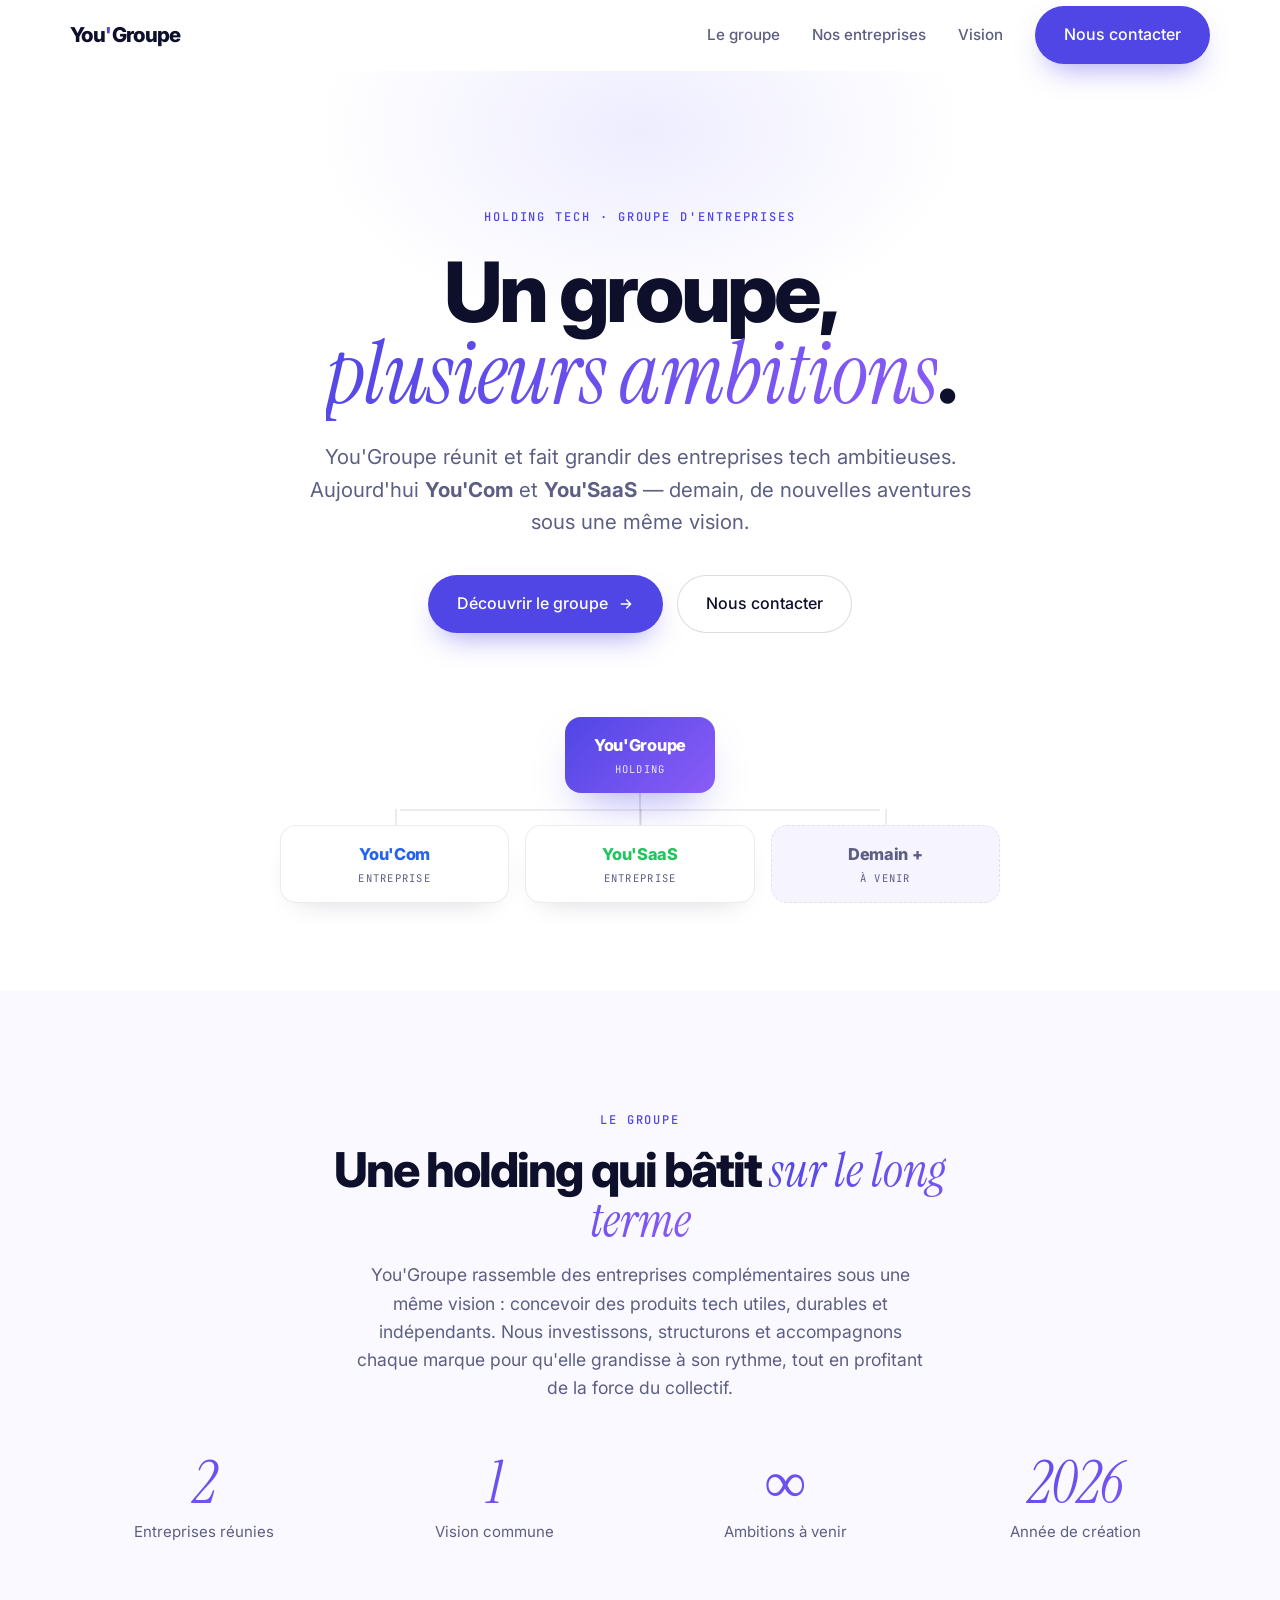
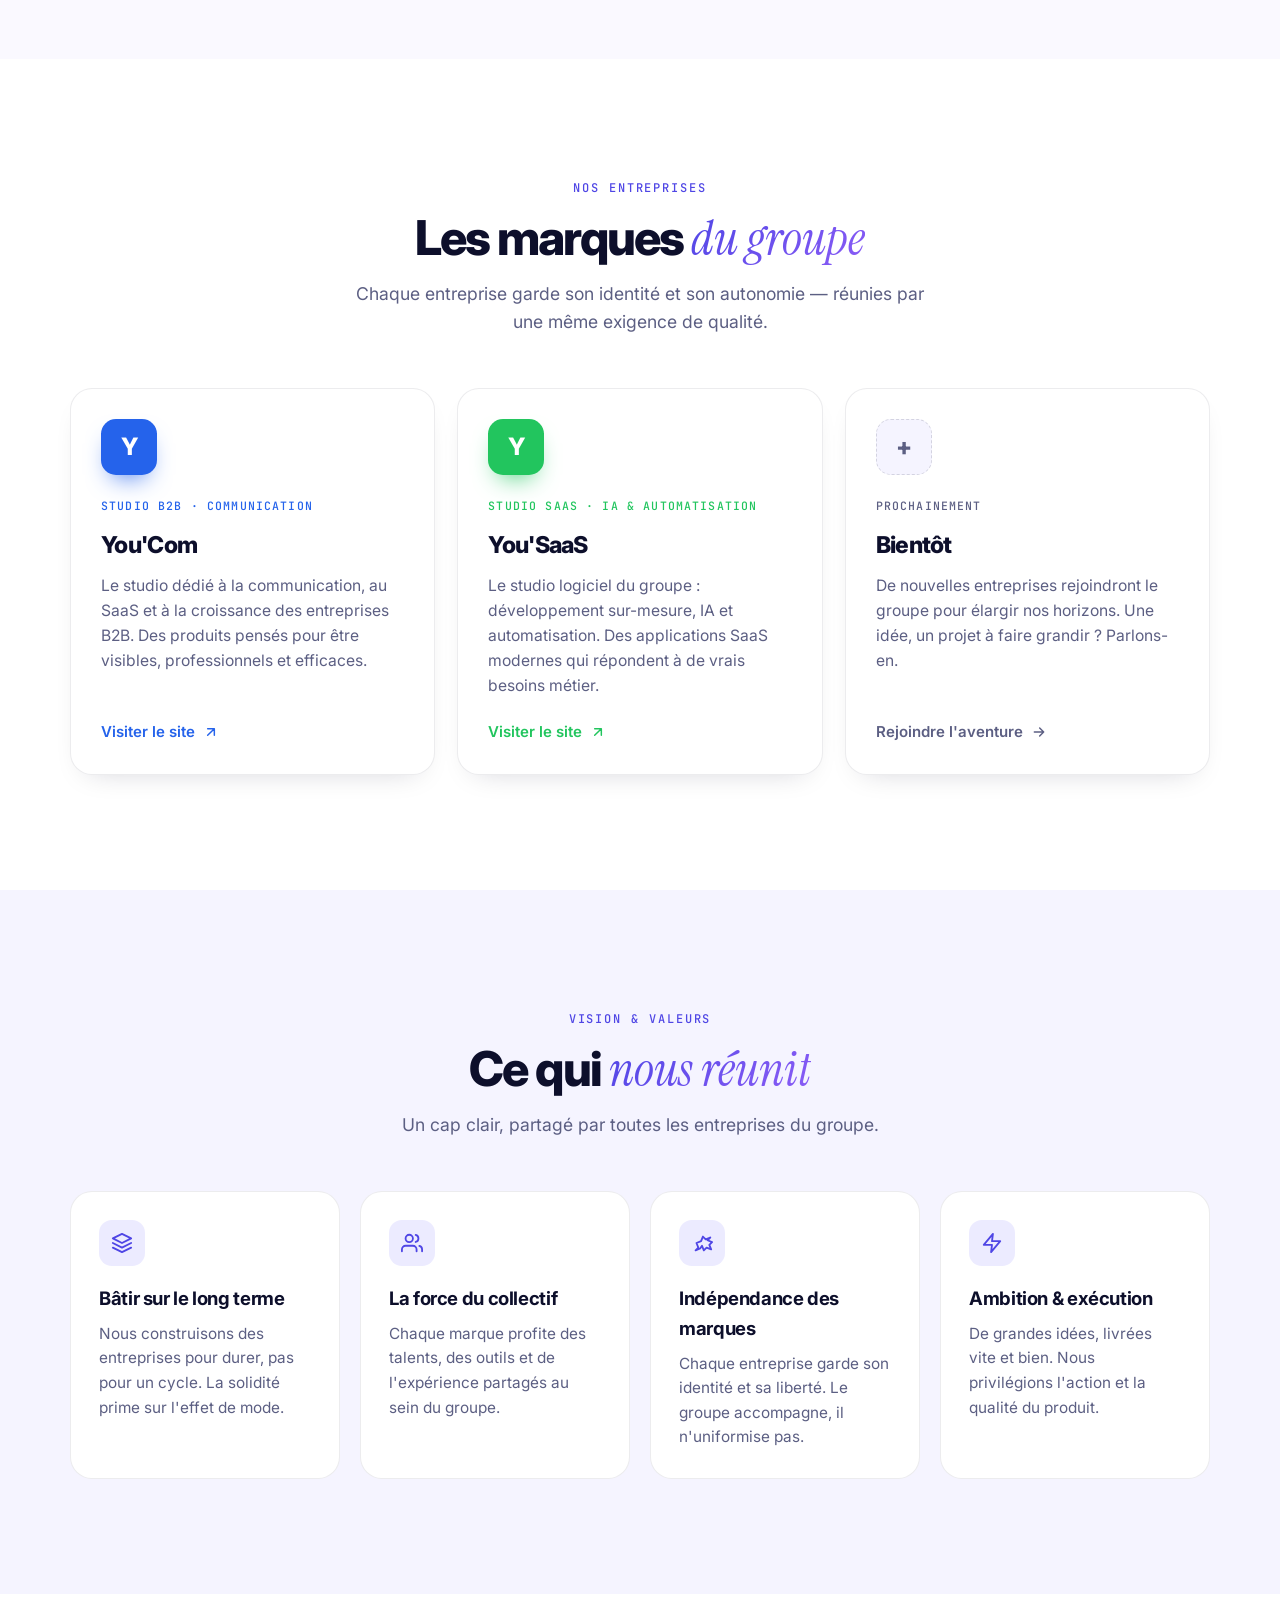
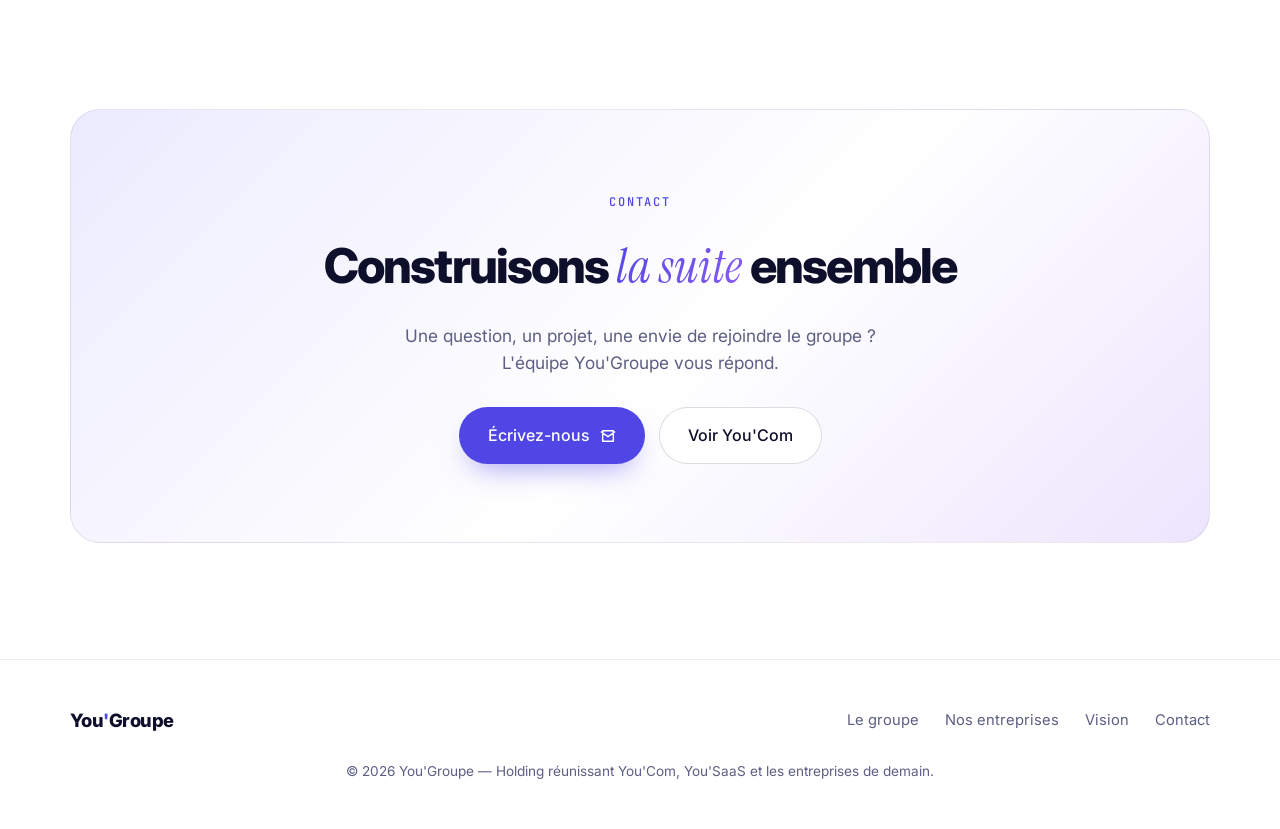
==== index.html @ 9f4a1e98 "Align You'Groupe with the You'Com / You'SaaS design system Adopt the shared brand DA: light theme, I" ====
<!doctype html>
<html lang="fr">
<head>
  <meta charset="utf-8" />
  <meta name="viewport" content="width=device-width, initial-scale=1" />
  <title>You'Groupe — Holding tech • You'Com, You'SaaS &amp; les entreprises de demain</title>
  <meta name="description" content="You'Groupe est la holding qui réunit et fait grandir des entreprises tech ambitieuses : aujourd'hui You'Com et You'SaaS, demain de nouvelles aventures." />
  <meta name="theme-color" content="#4f46e5" />

  <meta property="og:title" content="You'Groupe" />
  <meta property="og:description" content="Un groupe, plusieurs ambitions. La holding derrière You'Com et You'SaaS." />
  <meta property="og:type" content="website" />
  <meta property="og:url" content="https://yougroupe.com" />

  <link rel="preconnect" href="https://fonts.googleapis.com" />
  <link rel="preconnect" href="https://fonts.gstatic.com" crossorigin />
  <link href="https://fonts.googleapis.com/css2?family=Inter:wght@300;400;500;600;700;800;900&family=Instrument+Serif:ital@0;1&family=JetBrains+Mono:wght@500&display=swap" rel="stylesheet" />

  <style>
    :root {
      --bg: #ffffff;
      --paper: #faf9ff;
      --soft: #f5f4ff;
      --tint: #ecebff;
      --ice: #e0e7ff;

      --brand: #4f46e5;   /* indigo-600 — signature You'Groupe */
      --brand-2: #6366f1;
      --sky: #8b5cf6;     /* violet accent */

      /* couleurs des marques du groupe */
      --youcom: #2563eb;
      --yousaas: #22c55e;

      --ink: #0d0f2b;
      --ink-2: #22254f;
      --muted: #5c5f83;

      --line: rgba(13, 15, 43, 0.08);
      --line-strong: rgba(13, 15, 43, 0.14);
      --radius: 22px;
      --ease: cubic-bezier(.2, .7, .2, 1);
      --shadow: 0 24px 60px -28px rgba(13, 15, 43, 0.28);
      --shadow-sm: 0 12px 30px -18px rgba(13, 15, 43, 0.22);
    }

    * { box-sizing: border-box; }
    html { scroll-behavior: smooth; -webkit-text-size-adjust: 100%; }
    body {
      margin: 0;
      font-family: "Inter", system-ui, -apple-system, "Segoe UI", Roboto, sans-serif;
      color: var(--ink);
      background: var(--bg);
      line-height: 1.6;
      overflow-x: hidden;
      -webkit-font-smoothing: antialiased;
    }
    a { color: inherit; text-decoration: none; }
    ::selection { background: var(--brand); color: #fff; }

    .wrap { width: min(1140px, 100% - 40px); margin-inline: auto; }

    /* serif italic accent — signature de la DA You' */
    .serif {
      font-family: "Instrument Serif", Georgia, serif;
      font-style: italic;
      font-weight: 400;
      background: linear-gradient(135deg, var(--brand), var(--sky));
      -webkit-background-clip: text; background-clip: text; color: transparent;
      letter-spacing: 0;
    }
    .eyebrow {
      font-family: "JetBrains Mono", ui-monospace, monospace;
      font-weight: 500; font-size: 0.75rem; letter-spacing: 0.16em; text-transform: uppercase;
      color: var(--brand);
    }
    .apos { color: var(--brand); }

    /* Buttons */
    .btn {
      display: inline-flex; align-items: center; gap: 10px;
      padding: 15px 28px; border-radius: 999px; font-size: 1rem; font-weight: 500;
      border: 1px solid transparent; cursor: pointer; transition: transform .3s var(--ease), box-shadow .3s var(--ease), background .2s, border-color .2s; white-space: nowrap;
    }
    .btn-primary { color: #fff; background: var(--brand); box-shadow: 0 14px 30px -12px rgba(79, 70, 229, .55); }
    .btn-primary:hover { transform: translateY(-2px); background: var(--brand-2); box-shadow: 0 20px 38px -12px rgba(79, 70, 229, .6); }
    .btn-ghost { background: var(--bg); border-color: var(--line-strong); color: var(--ink); }
    .btn-ghost:hover { transform: translateY(-2px); border-color: var(--brand); color: var(--brand); }

    /* Header */
    header {
      position: sticky; top: 0; z-index: 50; backdrop-filter: blur(14px);
      background: color-mix(in srgb, var(--bg) 82%, transparent);
      border-bottom: 1px solid transparent; transition: border-color .3s;
    }
    header.scrolled { border-bottom-color: var(--line); }
    .nav { display: flex; align-items: center; justify-content: space-between; height: 70px; }
    .brand { font-weight: 800; font-size: 1.28rem; letter-spacing: -.03em; display: inline-flex; align-items: center; }
    .nav-links { display: flex; align-items: center; gap: 32px; }
    .nav-links a.link { color: var(--muted); font-size: 0.95rem; font-weight: 500; transition: color .2s; }
    .nav-links a.link:hover { color: var(--ink); }
    .menu-btn { display: none; background: none; border: 0; color: var(--ink); cursor: pointer; padding: 8px; }

    /* Hero */
    .hero { position: relative; padding: clamp(64px, 12vw, 132px) 0 clamp(48px, 8vw, 88px); text-align: center; }
    .halo { position: absolute; inset: 0; z-index: -1; overflow: hidden; pointer-events: none; }
    .halo::before {
      content: ""; position: absolute; width: 900px; height: 560px; left: 50%; top: -220px; transform: translateX(-50%);
      background: radial-gradient(closest-side, var(--tint), transparent 72%);
      opacity: .9;
    }
    .hero h1 {
      font-weight: 800; letter-spacing: -.045em; line-height: .98;
      font-size: clamp(2.6rem, 7.4vw, 5.2rem); margin: 22px auto 0; max-width: 15ch; color: var(--ink);
    }
    .hero h1 .serif { font-size: 1.04em; letter-spacing: -.01em; }
    .hero p.lede { max-width: 54ch; margin: 24px auto 0; color: var(--muted); font-size: clamp(1.05rem, 2.3vw, 1.28rem); }
    .cta-row { display: flex; gap: 14px; justify-content: center; flex-wrap: wrap; margin-top: 36px; }

    /* Org diagram */
    .org { margin: clamp(52px, 8vw, 84px) auto 0; max-width: 720px; }
    .org-top { display: flex; justify-content: center; }
    .node {
      border: 1px solid var(--line); border-radius: 16px; padding: 15px 22px; background: var(--bg);
      display: inline-flex; flex-direction: column; align-items: center; gap: 3px; box-shadow: var(--shadow-sm); min-width: 150px;
    }
    .node .n-name { font-weight: 800; font-size: 1.02rem; letter-spacing: -.02em; }
    .node .n-role { font-family: "JetBrains Mono", monospace; font-size: 0.66rem; color: var(--muted); text-transform: uppercase; letter-spacing: .12em; }
    .node.root { background: linear-gradient(135deg, var(--brand), var(--sky)); border: 0; color: #fff; box-shadow: 0 20px 44px -18px rgba(79,70,229,.55); }
    .node.root .n-role { color: rgba(255,255,255,.85); }
    .connector { width: 2px; height: 32px; margin: 0 auto; background: linear-gradient(var(--line-strong), var(--line)); }
    .org-children { display: grid; grid-template-columns: repeat(3, 1fr); gap: 16px; position: relative; }
    .org-children::before { content: ""; position: absolute; top: -16px; left: 16.66%; right: 16.66%; height: 2px; background: var(--line); }
    .child { position: relative; }
    .child::before { content: ""; position: absolute; top: -16px; left: 50%; width: 2px; height: 16px; background: var(--line); }
    .child .node { display: flex; width: 100%; }
    .child.c-youcom .n-name { color: var(--youcom); }
    .child.c-yousaas .n-name { color: var(--yousaas); }
    .child.future .node { border-style: dashed; background: var(--soft); box-shadow: none; }
    .child.future .n-name { color: var(--muted); }

    /* Sections */
    section.block { padding: clamp(60px, 9vw, 116px) 0; }
    .section-head { max-width: 660px; margin: 0 auto 52px; text-align: center; }
    .section-head h2 {
      font-weight: 800; letter-spacing: -.04em; line-height: 1.02;
      font-size: clamp(1.9rem, 4.6vw, 3rem); margin: 14px 0 0; color: var(--ink);
    }
    .section-head p { color: var(--muted); margin: 16px auto 0; font-size: 1.1rem; max-width: 52ch; }

    /* Stats */
    .stats { display: grid; grid-template-columns: repeat(auto-fit, minmax(150px, 1fr)); gap: 22px; text-align: center; }
    .stat b {
      font-family: "Instrument Serif", serif; font-style: italic; font-weight: 400;
      font-size: clamp(2.6rem, 6vw, 3.6rem); display: block; line-height: 1;
      background: linear-gradient(135deg, var(--brand), var(--sky));
      -webkit-background-clip: text; background-clip: text; color: transparent;
    }
    .stat span { color: var(--muted); font-size: 0.94rem; margin-top: 8px; display: block; }

    /* Companies */
    .companies { display: grid; grid-template-columns: repeat(auto-fit, minmax(290px, 1fr)); gap: 22px; }
    .company {
      --c: var(--brand);
      display: flex; flex-direction: column; padding: 30px; border-radius: var(--radius);
      border: 1px solid var(--line); background: var(--bg); box-shadow: var(--shadow-sm);
      transition: transform .3s var(--ease), border-color .3s, box-shadow .3s;
    }
    .company:hover { transform: translateY(-5px); border-color: color-mix(in srgb, var(--c) 45%, var(--line)); box-shadow: var(--shadow); }
    .company .badge {
      width: 56px; height: 56px; border-radius: 15px; display: grid; place-items: center; margin-bottom: 22px;
      font-weight: 800; font-size: 1.5rem; color: #fff; letter-spacing: -.03em;
      background: var(--c); box-shadow: 0 12px 26px -12px var(--c);
    }
    .company.c-youcom { --c: var(--youcom); }
    .company.c-yousaas { --c: var(--yousaas); }
    .company.soon .badge { background: var(--soft); color: var(--muted); border: 1px dashed var(--line-strong); box-shadow: none; }
    .company .tag { font-family: "JetBrains Mono", monospace; font-size: 0.72rem; font-weight: 500; color: var(--c); text-transform: uppercase; letter-spacing: .1em; margin-bottom: 12px; }
    .company.soon .tag { color: var(--muted); }
    .company h3 { margin: 0 0 8px; font-size: 1.45rem; font-weight: 800; letter-spacing: -.03em; }
    .company p { margin: 0 0 22px; color: var(--muted); font-size: 0.98rem; flex: 1; }
    .company .go { display: inline-flex; align-items: center; gap: 8px; font-weight: 600; font-size: 0.94rem; color: var(--c); }
    .company .go svg { transition: transform .2s var(--ease); }
    .company:hover .go svg { transform: translateX(4px); }
    .company.soon .go { color: var(--muted); }

    /* Values */
    .values { display: grid; grid-template-columns: repeat(auto-fit, minmax(240px, 1fr)); gap: 20px; }
    .value { padding: 28px; border-radius: var(--radius); border: 1px solid var(--line); background: var(--bg); transition: transform .3s var(--ease), box-shadow .3s; }
    .value:hover { transform: translateY(-4px); box-shadow: var(--shadow-sm); }
    .value .ico { width: 46px; height: 46px; border-radius: 13px; display: grid; place-items: center; margin-bottom: 18px; background: var(--tint); color: var(--brand); }
    .value .ico svg { width: 22px; height: 22px; stroke: currentColor; }
    .value h3 { margin: 0 0 8px; font-size: 1.16rem; font-weight: 700; letter-spacing: -.02em; }
    .value p { margin: 0; color: var(--muted); font-size: 0.96rem; }

    /* CTA band */
    .cta-band {
      position: relative; overflow: hidden; border-radius: 30px; padding: clamp(46px, 7vw, 78px) 28px; text-align: center;
      background: linear-gradient(135deg, var(--tint), #fff 55%, color-mix(in srgb, var(--sky) 16%, #fff));
      border: 1px solid var(--line);
    }
    .cta-band h2 { font-weight: 800; letter-spacing: -.04em; font-size: clamp(1.9rem, 4.6vw, 3rem); margin: 0 auto; max-width: 20ch; color: var(--ink); }
    .cta-band p { color: var(--muted); margin: 16px auto 0; max-width: 48ch; font-size: 1.08rem; }
    .cta-band .cta-row { margin-top: 30px; }

    /* Footer */
    footer { border-top: 1px solid var(--line); padding: 46px 0; }
    .foot { display: flex; align-items: center; justify-content: space-between; flex-wrap: wrap; gap: 18px; }
    .foot .brand { font-size: 1.15rem; }
    .foot-links { display: flex; gap: 26px; flex-wrap: wrap; }
    .foot-links a { color: var(--muted); font-size: 0.92rem; transition: color .2s; }
    .foot-links a:hover { color: var(--ink); }
    .foot .copy { color: var(--muted); font-size: 0.85rem; width: 100%; text-align: center; margin-top: 8px; }

    /* Reveal */
    .reveal { opacity: 0; transform: translateY(22px); transition: opacity .7s var(--ease), transform .7s var(--ease); }
    .reveal.in { opacity: 1; transform: none; }
    @media (prefers-reduced-motion: reduce) { .reveal { opacity: 1; transform: none; transition: none; } html { scroll-behavior: auto; } }

    /* Responsive */
    @media (max-width: 760px) {
      .nav-links { display: none; }
      .menu-btn { display: inline-flex; }
      .org-children { grid-template-columns: 1fr; gap: 24px; }
      .org-children::before, .child::before { display: none; }
      .nav-links.open {
        display: flex; position: absolute; top: 70px; left: 0; right: 0; flex-direction: column; align-items: stretch;
        gap: 6px; padding: 18px 20px 24px; background: var(--bg); border-bottom: 1px solid var(--line);
      }
      .nav-links.open a.link { padding: 10px 6px; }
      .nav-links.open .btn { justify-content: center; }
    }
  </style>
</head>
<body>
  <header id="hdr">
    <div class="wrap nav">
      <a class="brand" href="#top">You<span class="apos">'</span>Groupe</a>
      <nav class="nav-links" id="navlinks">
        <a class="link" href="#groupe">Le groupe</a>
        <a class="link" href="#entreprises">Nos entreprises</a>
        <a class="link" href="#vision">Vision</a>
        <a class="btn btn-primary" href="#contact">Nous contacter</a>
      </nav>
      <button class="menu-btn" id="menuBtn" aria-label="Menu" aria-expanded="false">
        <svg width="24" height="24" viewBox="0 0 24 24" fill="none" stroke="currentColor" stroke-width="2" stroke-linecap="round"><line x1="3" y1="6" x2="21" y2="6"/><line x1="3" y1="12" x2="21" y2="12"/><line x1="3" y1="18" x2="21" y2="18"/></svg>
      </button>
    </div>
  </header>

  <main id="top">
    <!-- HERO -->
    <section class="hero">
      <div class="halo" aria-hidden="true"></div>
      <div class="wrap">
        <span class="eyebrow reveal">Holding tech · Groupe d'entreprises</span>
        <h1 class="reveal">Un groupe,<br /><span class="serif">plusieurs ambitions</span>.</h1>
        <p class="lede reveal">You'Groupe réunit et fait grandir des entreprises tech ambitieuses. Aujourd'hui <strong>You'Com</strong> et <strong>You'SaaS</strong> — demain, de nouvelles aventures sous une même vision.</p>
        <div class="cta-row reveal">
          <a class="btn btn-primary" href="#entreprises">Découvrir le groupe
            <svg width="16" height="16" viewBox="0 0 24 24" fill="none" stroke="currentColor" stroke-width="2.2" stroke-linecap="round" stroke-linejoin="round"><path d="M5 12h14M13 6l6 6-6 6"/></svg>
          </a>
          <a class="btn btn-ghost" href="#contact">Nous contacter</a>
        </div>

        <!-- Org diagram -->
        <div class="org reveal" aria-label="Structure du groupe">
          <div class="org-top">
            <div class="node root"><span class="n-name">You'Groupe</span><span class="n-role">Holding</span></div>
          </div>
          <div class="connector"></div>
          <div class="org-children">
            <div class="child c-youcom"><div class="node"><span class="n-name">You'Com</span><span class="n-role">Entreprise</span></div></div>
            <div class="child c-yousaas"><div class="node"><span class="n-name">You'SaaS</span><span class="n-role">Entreprise</span></div></div>
            <div class="child future"><div class="node"><span class="n-name">Demain +</span><span class="n-role">À venir</span></div></div>
          </div>
        </div>
      </div>
    </section>

    <!-- LE GROUPE -->
    <section class="block" id="groupe" style="background:var(--paper)">
      <div class="wrap">
        <div class="section-head reveal">
          <span class="eyebrow">Le groupe</span>
          <h2>Une holding qui bâtit <span class="serif">sur le long terme</span></h2>
          <p>You'Groupe rassemble des entreprises complémentaires sous une même vision : concevoir des produits tech utiles, durables et indépendants. Nous investissons, structurons et accompagnons chaque marque pour qu'elle grandisse à son rythme, tout en profitant de la force du collectif.</p>
        </div>
        <div class="stats">
          <div class="stat reveal"><b>2</b><span>Entreprises réunies</span></div>
          <div class="stat reveal"><b>1</b><span>Vision commune</span></div>
          <div class="stat reveal"><b>∞</b><span>Ambitions à venir</span></div>
          <div class="stat reveal"><b>2026</b><span>Année de création</span></div>
        </div>
      </div>
    </section>

    <!-- NOS ENTREPRISES -->
    <section class="block" id="entreprises">
      <div class="wrap">
        <div class="section-head reveal">
          <span class="eyebrow">Nos entreprises</span>
          <h2>Les marques <span class="serif">du groupe</span></h2>
          <p>Chaque entreprise garde son identité et son autonomie — réunies par une même exigence de qualité.</p>
        </div>
        <div class="companies">
          <a class="company c-youcom reveal" href="https://youcom.business" target="_blank" rel="noopener">
            <div class="badge">Y</div>
            <span class="tag">Studio B2B · Communication</span>
            <h3>You'Com</h3>
            <p>Le studio dédié à la communication, au SaaS et à la croissance des entreprises B2B. Des produits pensés pour être visibles, professionnels et efficaces.</p>
            <span class="go">Visiter le site
              <svg width="16" height="16" viewBox="0 0 24 24" fill="none" stroke="currentColor" stroke-width="2.2" stroke-linecap="round" stroke-linejoin="round"><path d="M7 17 17 7M7 7h10v10"/></svg>
            </span>
          </a>
          <a class="company c-yousaas reveal" href="https://yousaas.business" target="_blank" rel="noopener">
            <div class="badge">Y</div>
            <span class="tag">Studio SaaS · IA &amp; Automatisation</span>
            <h3>You'SaaS</h3>
            <p>Le studio logiciel du groupe : développement sur-mesure, IA et automatisation. Des applications SaaS modernes qui répondent à de vrais besoins métier.</p>
            <span class="go">Visiter le site
              <svg width="16" height="16" viewBox="0 0 24 24" fill="none" stroke="currentColor" stroke-width="2.2" stroke-linecap="round" stroke-linejoin="round"><path d="M7 17 17 7M7 7h10v10"/></svg>
            </span>
          </a>
          <div class="company soon reveal">
            <div class="badge">+</div>
            <span class="tag">Prochainement</span>
            <h3>Bientôt</h3>
            <p>De nouvelles entreprises rejoindront le groupe pour élargir nos horizons. Une idée, un projet à faire grandir ? Parlons-en.</p>
            <span class="go">Rejoindre l'aventure
              <svg width="16" height="16" viewBox="0 0 24 24" fill="none" stroke="currentColor" stroke-width="2.2" stroke-linecap="round" stroke-linejoin="round"><path d="M5 12h14M13 6l6 6-6 6"/></svg>
            </span>
          </div>
        </div>
      </div>
    </section>

    <!-- VISION -->
    <section class="block" id="vision" style="background:var(--soft)">
      <div class="wrap">
        <div class="section-head reveal">
          <span class="eyebrow">Vision &amp; valeurs</span>
          <h2>Ce qui <span class="serif">nous réunit</span></h2>
          <p>Un cap clair, partagé par toutes les entreprises du groupe.</p>
        </div>
        <div class="values">
          <div class="value reveal">
            <div class="ico"><svg viewBox="0 0 24 24" fill="none" stroke-width="2" stroke-linecap="round" stroke-linejoin="round"><path d="M12 2 2 7l10 5 10-5-10-5zM2 17l10 5 10-5M2 12l10 5 10-5"/></svg></div>
            <h3>Bâtir sur le long terme</h3>
            <p>Nous construisons des entreprises pour durer, pas pour un cycle. La solidité prime sur l'effet de mode.</p>
          </div>
          <div class="value reveal">
            <div class="ico"><svg viewBox="0 0 24 24" fill="none" stroke-width="2" stroke-linecap="round" stroke-linejoin="round"><path d="M17 21v-2a4 4 0 0 0-4-4H5a4 4 0 0 0-4 4v2"/><circle cx="9" cy="7" r="4"/><path d="M23 21v-2a4 4 0 0 0-3-3.87M16 3.13a4 4 0 0 1 0 7.75"/></svg></div>
            <h3>La force du collectif</h3>
            <p>Chaque marque profite des talents, des outils et de l'expérience partagés au sein du groupe.</p>
          </div>
          <div class="value reveal">
            <div class="ico"><svg viewBox="0 0 24 24" fill="none" stroke-width="2" stroke-linecap="round" stroke-linejoin="round"><path d="m12 15 2 5 3-3 5 2-2-5 3-3-5-2 3-3-5 2-3-3-2 5-5 2 2 5-3 3 5-2z"/></svg></div>
            <h3>Indépendance des marques</h3>
            <p>Chaque entreprise garde son identité et sa liberté. Le groupe accompagne, il n'uniformise pas.</p>
          </div>
          <div class="value reveal">
            <div class="ico"><svg viewBox="0 0 24 24" fill="none" stroke-width="2" stroke-linecap="round" stroke-linejoin="round"><path d="M13 2 3 14h9l-1 8 10-12h-9l1-8z"/></svg></div>
            <h3>Ambition &amp; exécution</h3>
            <p>De grandes idées, livrées vite et bien. Nous privilégions l'action et la qualité du produit.</p>
          </div>
        </div>
      </div>
    </section>

    <!-- CONTACT / CTA -->
    <section class="block" id="contact">
      <div class="wrap">
        <div class="cta-band reveal">
          <span class="eyebrow">Contact</span>
          <h2 style="margin-top:14px">Construisons <span class="serif">la suite</span> ensemble</h2>
          <p>Une question, un projet, une envie de rejoindre le groupe ? L'équipe You'Groupe vous répond.</p>
          <div class="cta-row">
            <a class="btn btn-primary" href="mailto:contact@yougroupe.com">Écrivez-nous
              <svg width="16" height="16" viewBox="0 0 24 24" fill="none" stroke="currentColor" stroke-width="2.2" stroke-linecap="round" stroke-linejoin="round"><path d="M4 4h16v16H4zM22 6l-10 7L2 6"/></svg>
            </a>
            <a class="btn btn-ghost" href="https://youcom.business" target="_blank" rel="noopener">Voir You'Com</a>
          </div>
        </div>
      </div>
    </section>
  </main>

  <footer>
    <div class="wrap foot">
      <a class="brand" href="#top">You<span class="apos">'</span>Groupe</a>
      <nav class="foot-links">
        <a href="#groupe">Le groupe</a>
        <a href="#entreprises">Nos entreprises</a>
        <a href="#vision">Vision</a>
        <a href="mailto:contact@yougroupe.com">Contact</a>
      </nav>
      <div class="copy">© 2026 You'Groupe — Holding réunissant You'Com, You'SaaS et les entreprises de demain.</div>
    </div>
  </footer>

  <script>
    const hdr = document.getElementById('hdr');
    const onScroll = () => hdr.classList.toggle('scrolled', window.scrollY > 8);
    onScroll(); window.addEventListener('scroll', onScroll, { passive: true });

    const menuBtn = document.getElementById('menuBtn');
    const navlinks = document.getElementById('navlinks');
    menuBtn.addEventListener('click', () => {
      const open = navlinks.classList.toggle('open');
      menuBtn.setAttribute('aria-expanded', open ? 'true' : 'false');
    });
    navlinks.addEventListener('click', (e) => {
      if (e.target.closest('a')) { navlinks.classList.remove('open'); menuBtn.setAttribute('aria-expanded', 'false'); }
    });

    const io = new IntersectionObserver((entries) => {
      entries.forEach((en) => { if (en.isIntersecting) { en.target.classList.add('in'); io.unobserve(en.target); } });
    }, { threshold: 0.12 });
    document.querySelectorAll('.reveal').forEach((el, i) => {
      el.style.transitionDelay = Math.min(i % 6, 5) * 55 + 'ms';
      io.observe(el);
    });
  </script>
</body>
</html>
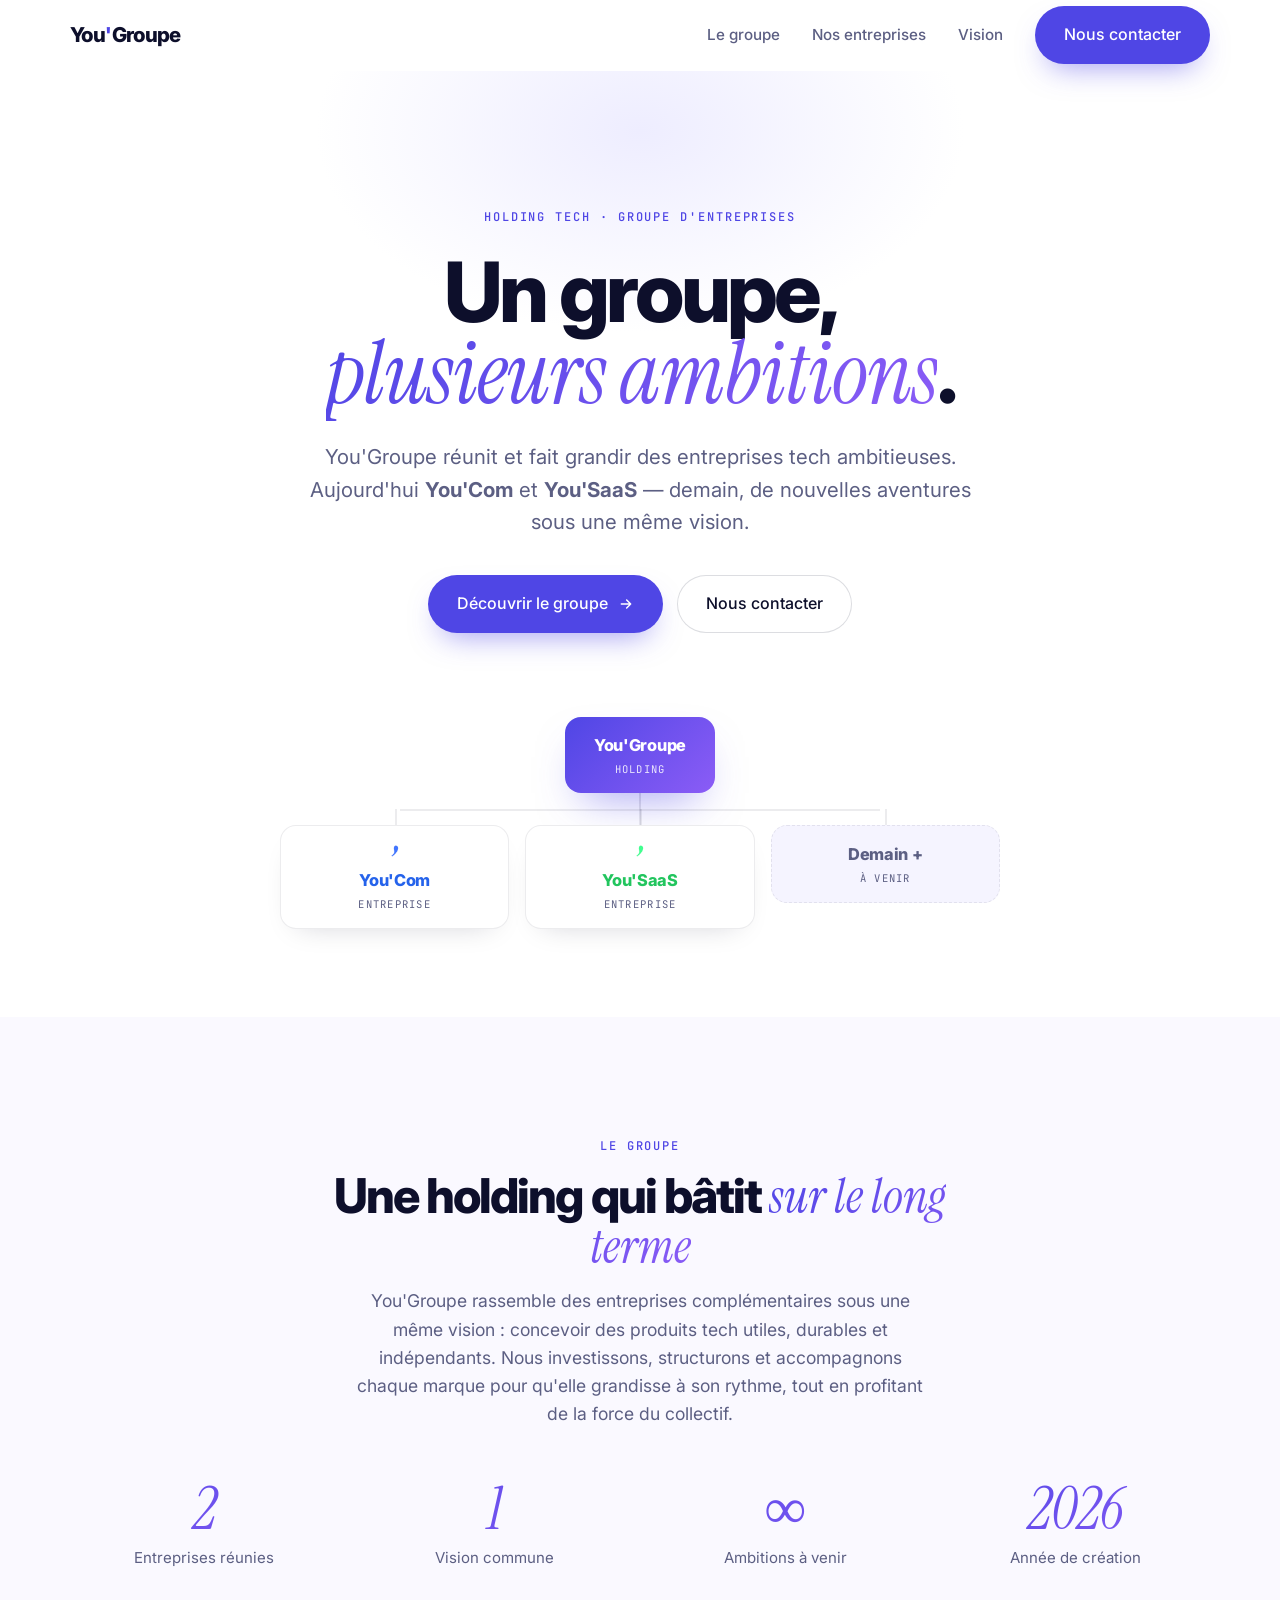
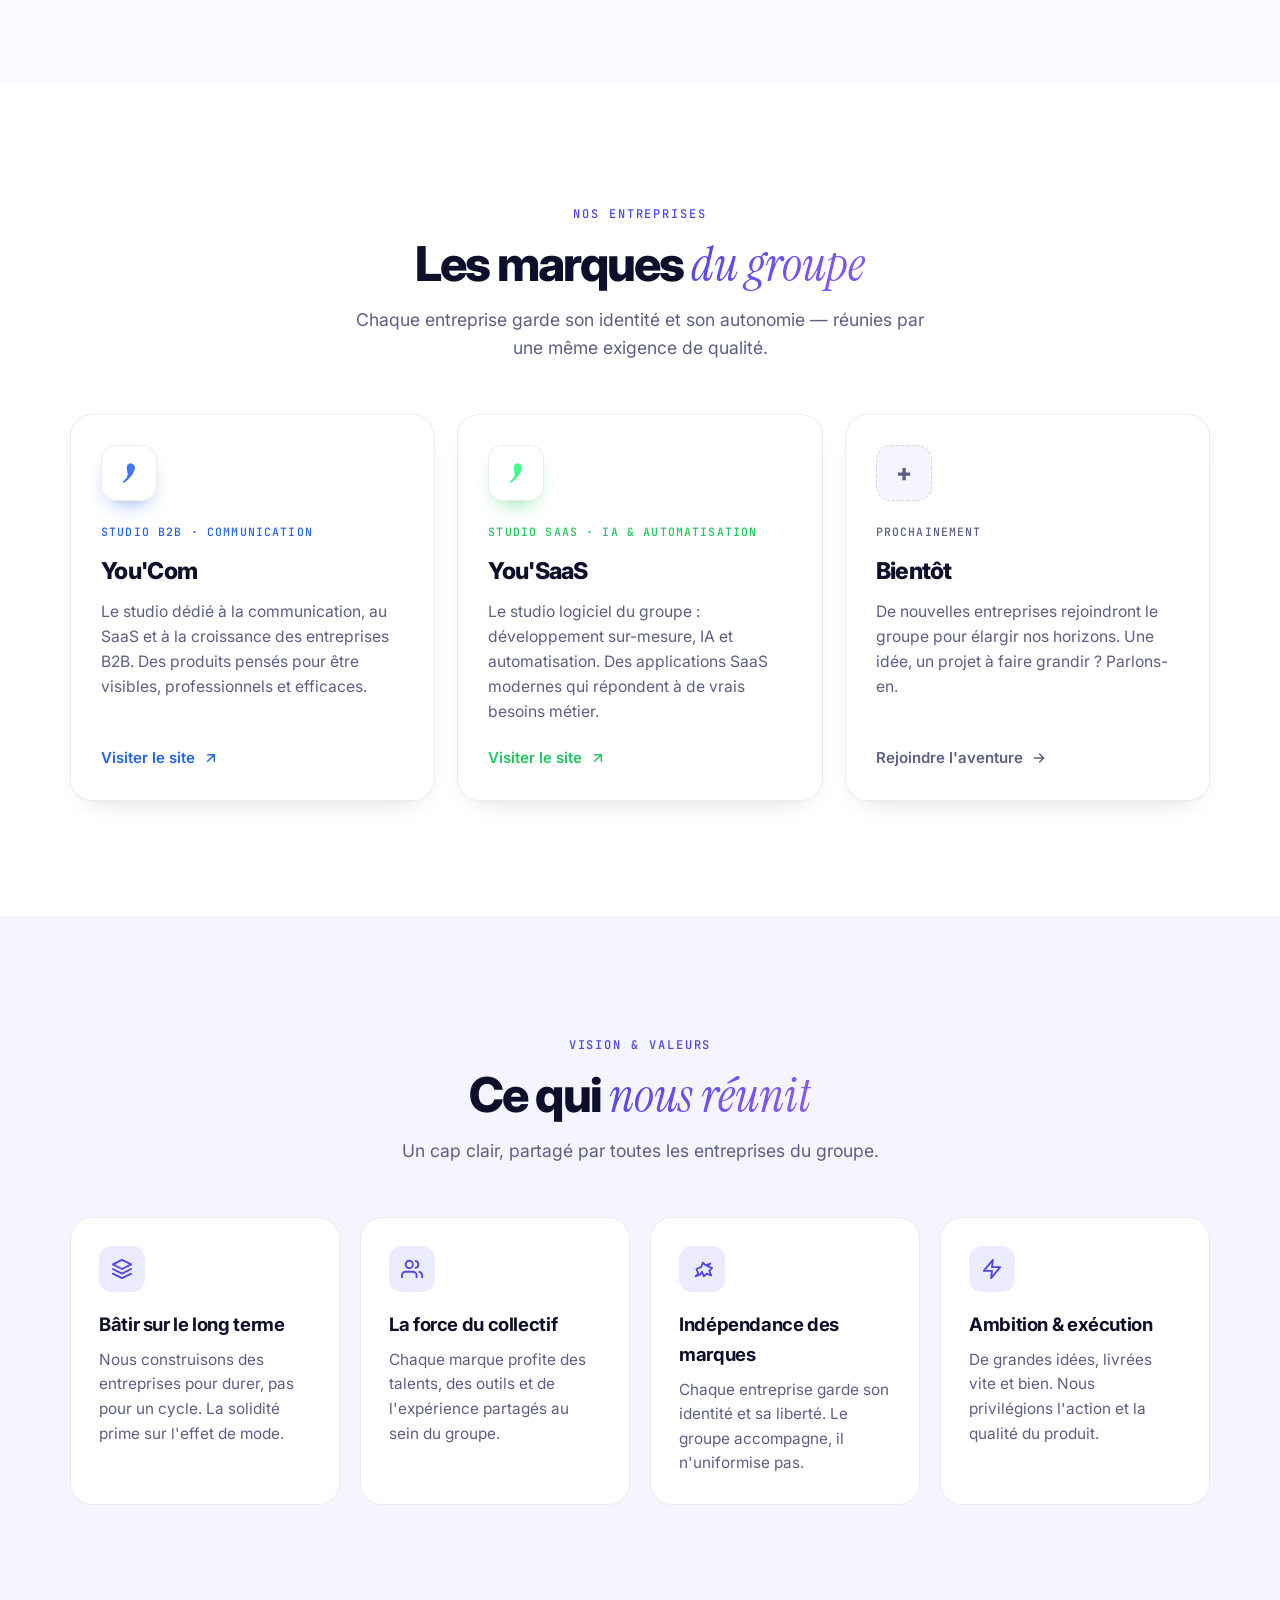
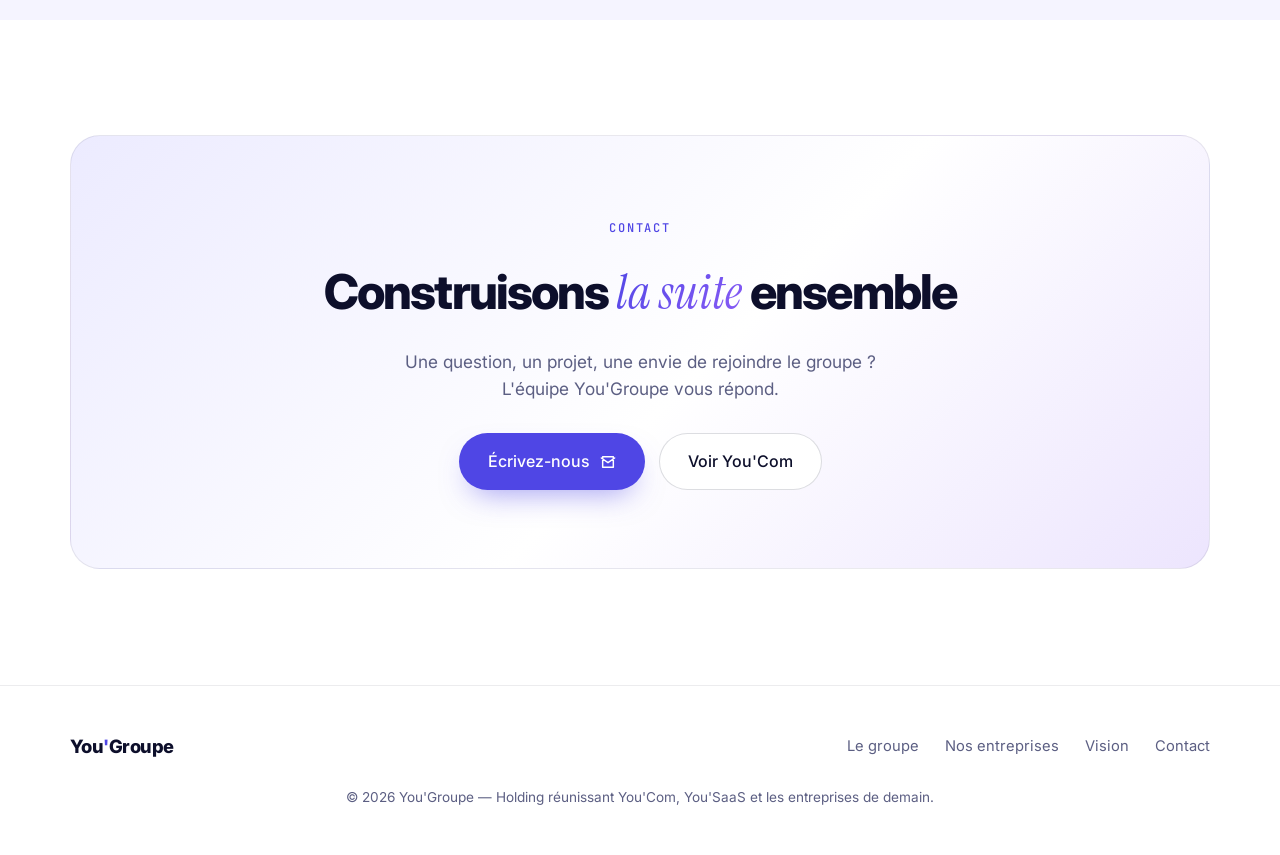
==== commit 87d43e45: "Use real You'Com and You'SaaS logos instead of the Y placeholder Add each brand's apostrophe mark (b" ====
--- a/index.html
+++ b/index.html
@@ -125,6 +125,7 @@
       display: inline-flex; flex-direction: column; align-items: center; gap: 3px; box-shadow: var(--shadow-sm); min-width: 150px;
     }
     .node .n-name { font-weight: 800; font-size: 1.02rem; letter-spacing: -.02em; }
+    .node .node-logo { width: 20px; height: 20px; object-fit: contain; margin-bottom: 3px; }
     .node .n-role { font-family: "JetBrains Mono", monospace; font-size: 0.66rem; color: var(--muted); text-transform: uppercase; letter-spacing: .12em; }
     .node.root { background: linear-gradient(135deg, var(--brand), var(--sky)); border: 0; color: #fff; box-shadow: 0 20px 44px -18px rgba(79,70,229,.55); }
     .node.root .n-role { color: rgba(255,255,255,.85); }
@@ -174,6 +175,10 @@
     }
     .company.c-youcom { --c: var(--youcom); }
     .company.c-yousaas { --c: var(--yousaas); }
+    .company .badge img { width: 100%; height: 100%; object-fit: contain; display: block; }
+    .company.c-youcom .badge, .company.c-yousaas .badge {
+      background: #fff; border: 1px solid var(--line); padding: 9px; box-shadow: 0 10px 24px -14px var(--c);
+    }
     .company.soon .badge { background: var(--soft); color: var(--muted); border: 1px dashed var(--line-strong); box-shadow: none; }
     .company .tag { font-family: "JetBrains Mono", monospace; font-size: 0.72rem; font-weight: 500; color: var(--c); text-transform: uppercase; letter-spacing: .1em; margin-bottom: 12px; }
     .company.soon .tag { color: var(--muted); }
@@ -270,8 +275,8 @@
           </div>
           <div class="connector"></div>
           <div class="org-children">
-            <div class="child c-youcom"><div class="node"><span class="n-name">You'Com</span><span class="n-role">Entreprise</span></div></div>
-            <div class="child c-yousaas"><div class="node"><span class="n-name">You'SaaS</span><span class="n-role">Entreprise</span></div></div>
+            <div class="child c-youcom"><div class="node"><img class="node-logo" src="assets/youcom-logo.png" alt="" /><span class="n-name">You'Com</span><span class="n-role">Entreprise</span></div></div>
+            <div class="child c-yousaas"><div class="node"><img class="node-logo" src="assets/yousaas-logo.png" alt="" /><span class="n-name">You'SaaS</span><span class="n-role">Entreprise</span></div></div>
             <div class="child future"><div class="node"><span class="n-name">Demain +</span><span class="n-role">À venir</span></div></div>
           </div>
         </div>
@@ -305,7 +310,7 @@
         </div>
         <div class="companies">
           <a class="company c-youcom reveal" href="https://youcom.business" target="_blank" rel="noopener">
-            <div class="badge">Y</div>
+            <div class="badge"><img src="assets/youcom-logo.png" alt="Logo You'Com" /></div>
             <span class="tag">Studio B2B · Communication</span>
             <h3>You'Com</h3>
             <p>Le studio dédié à la communication, au SaaS et à la croissance des entreprises B2B. Des produits pensés pour être visibles, professionnels et efficaces.</p>
@@ -314,7 +319,7 @@
             </span>
           </a>
           <a class="company c-yousaas reveal" href="https://yousaas.business" target="_blank" rel="noopener">
-            <div class="badge">Y</div>
+            <div class="badge"><img src="assets/yousaas-logo.png" alt="Logo You'SaaS" /></div>
             <span class="tag">Studio SaaS · IA &amp; Automatisation</span>
             <h3>You'SaaS</h3>
             <p>Le studio logiciel du groupe : développement sur-mesure, IA et automatisation. Des applications SaaS modernes qui répondent à de vrais besoins métier.</p>
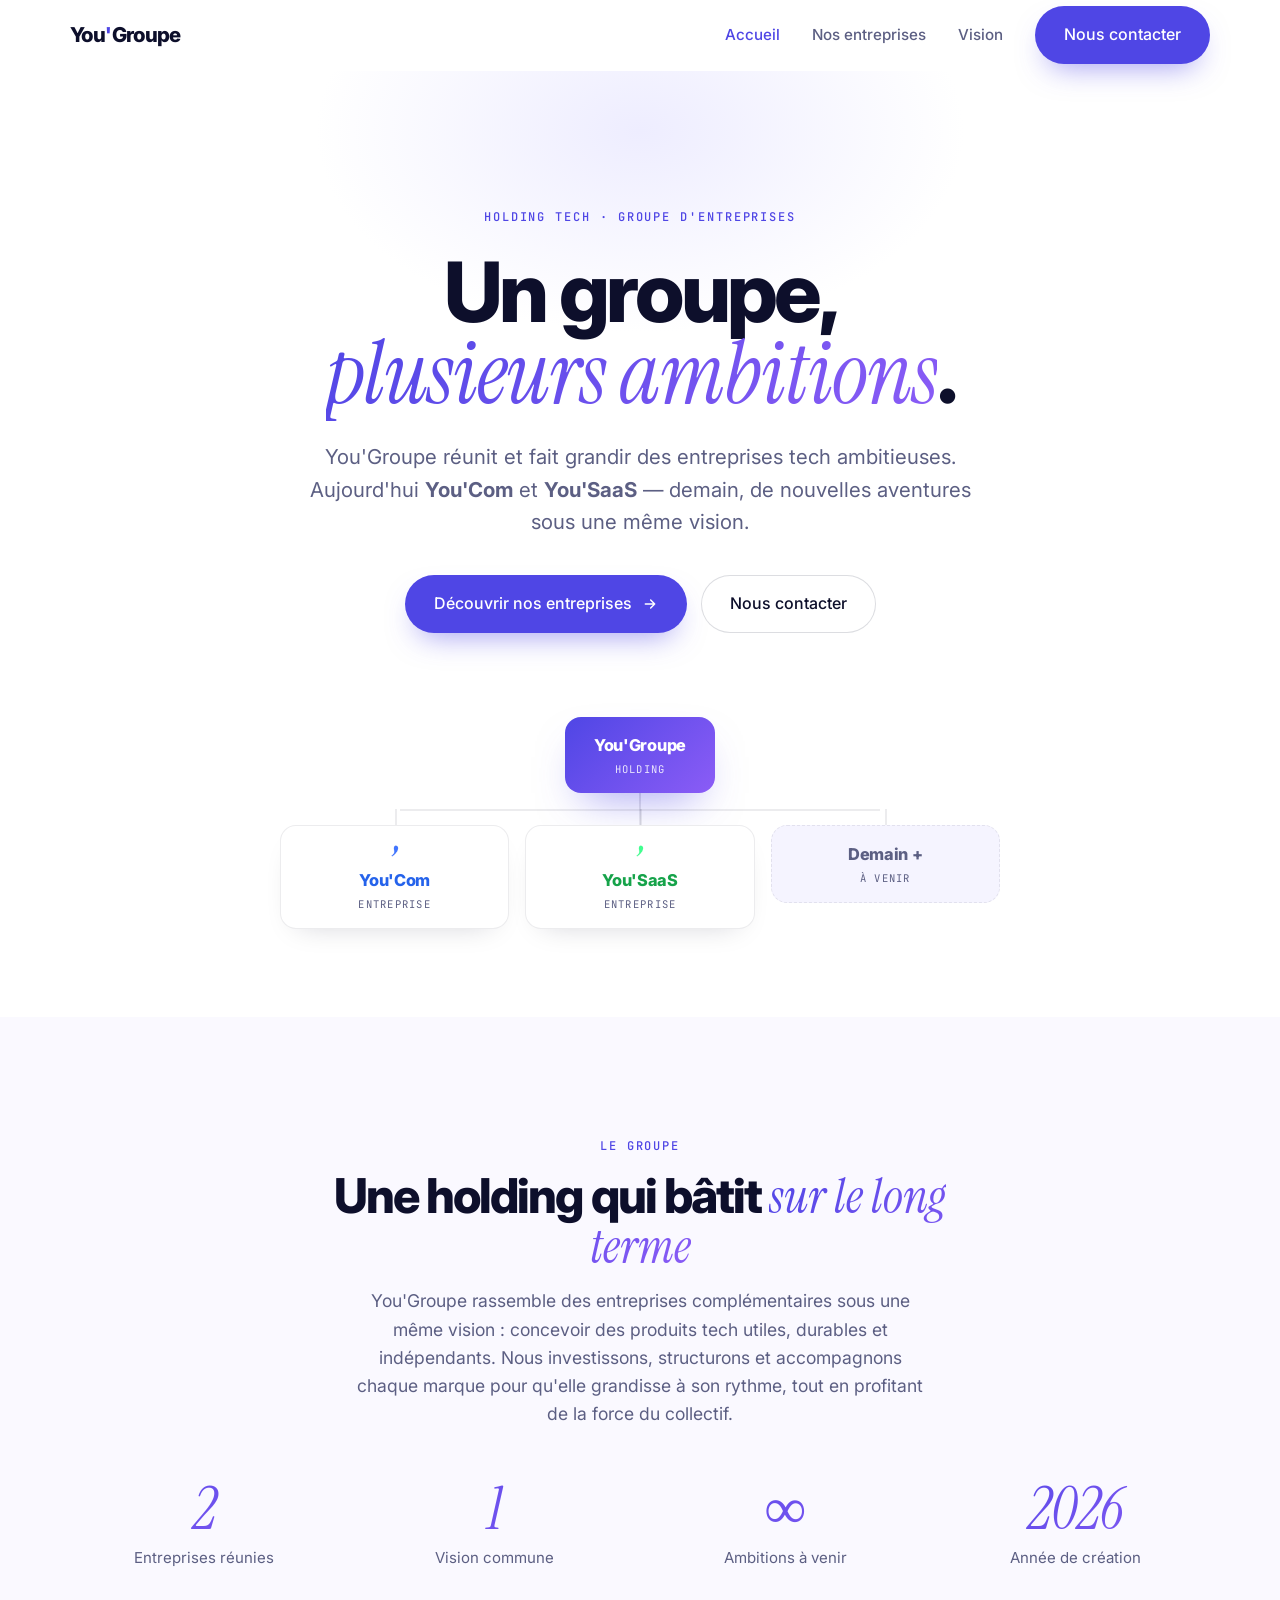
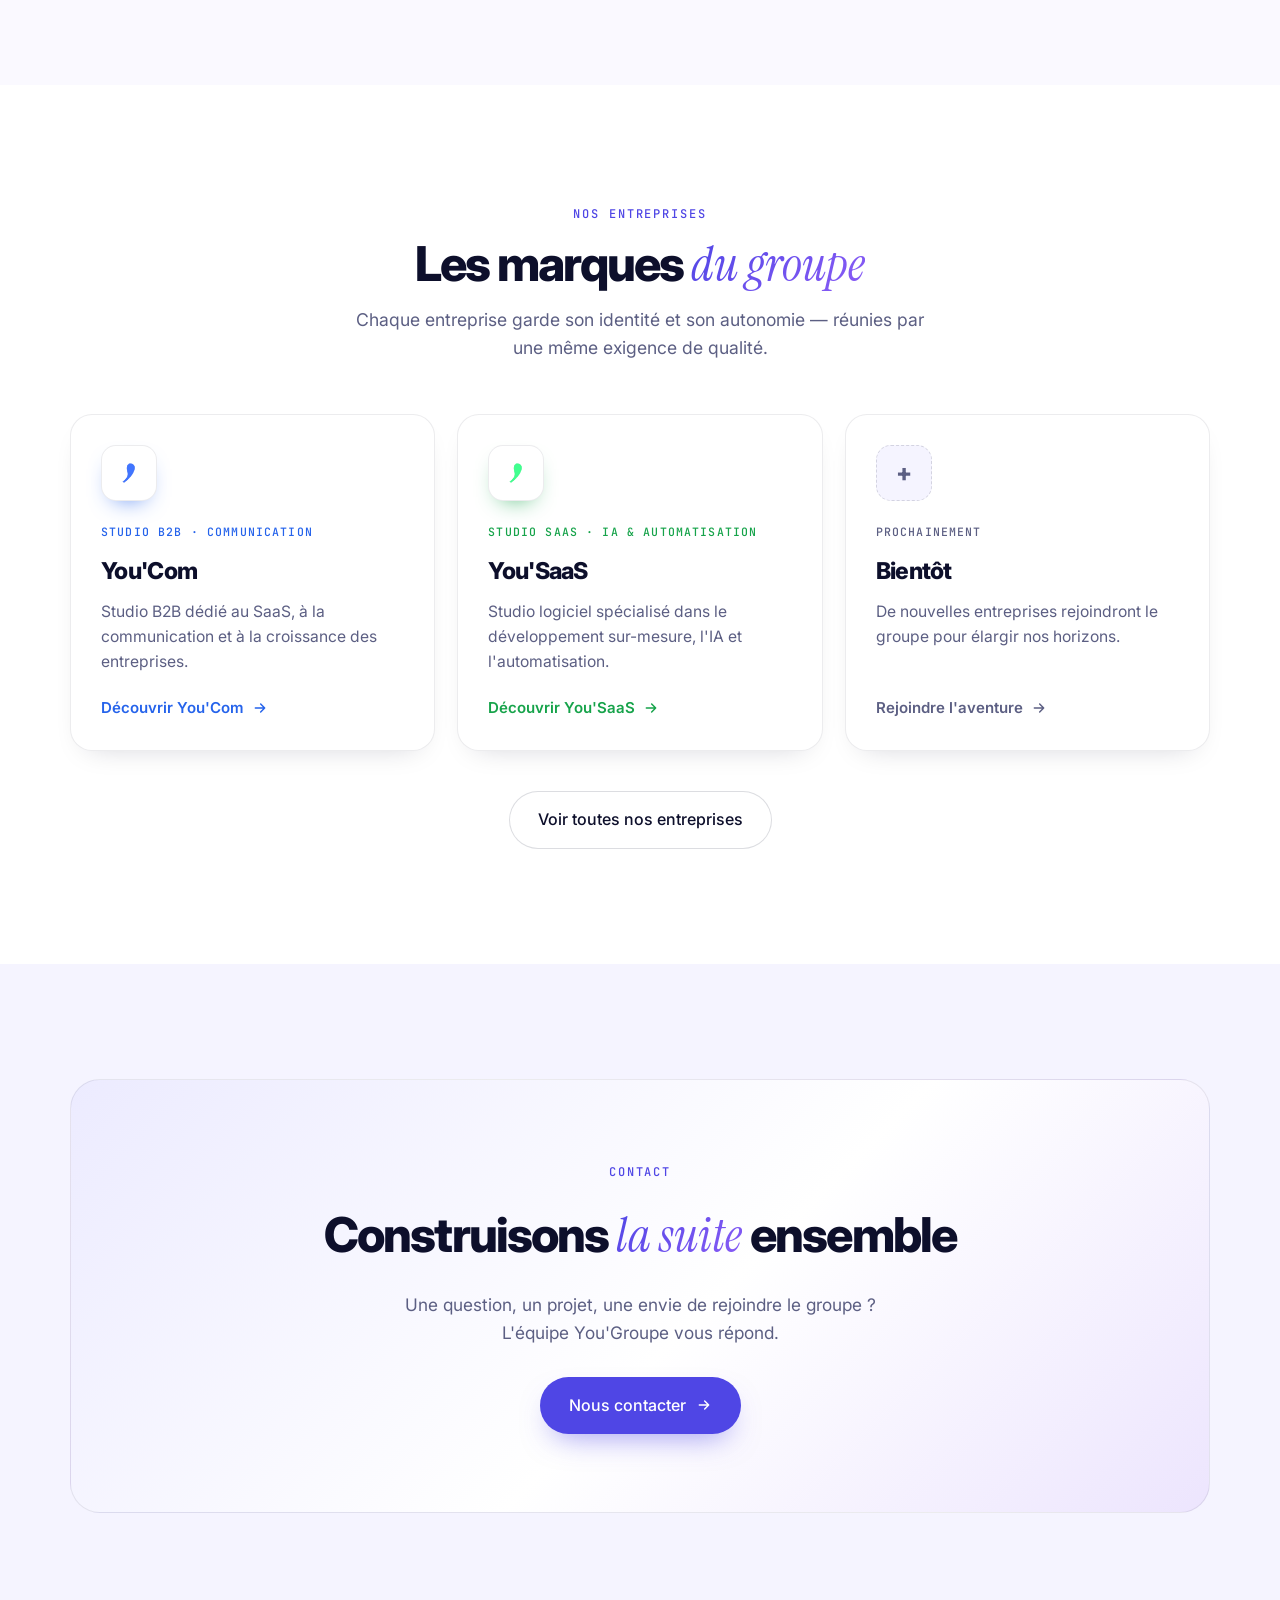
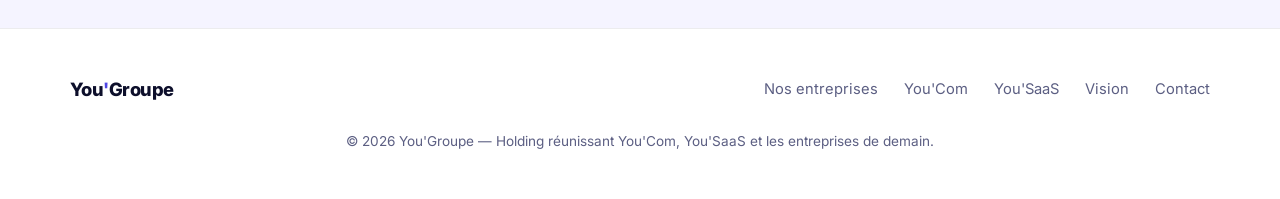
==== commit f0f63a4e: "Split site into multiple pages with per-company presentations Move to a multi-page structure sharing" ====
--- a/index.html
+++ b/index.html
@@ -6,246 +6,24 @@
   <title>You'Groupe — Holding tech • You'Com, You'SaaS &amp; les entreprises de demain</title>
   <meta name="description" content="You'Groupe est la holding qui réunit et fait grandir des entreprises tech ambitieuses : aujourd'hui You'Com et You'SaaS, demain de nouvelles aventures." />
   <meta name="theme-color" content="#4f46e5" />
-
   <meta property="og:title" content="You'Groupe" />
   <meta property="og:description" content="Un groupe, plusieurs ambitions. La holding derrière You'Com et You'SaaS." />
   <meta property="og:type" content="website" />
   <meta property="og:url" content="https://yougroupe.com" />
-
   <link rel="preconnect" href="https://fonts.googleapis.com" />
   <link rel="preconnect" href="https://fonts.gstatic.com" crossorigin />
   <link href="https://fonts.googleapis.com/css2?family=Inter:wght@300;400;500;600;700;800;900&family=Instrument+Serif:ital@0;1&family=JetBrains+Mono:wght@500&display=swap" rel="stylesheet" />
-
-  <style>
-    :root {
-      --bg: #ffffff;
-      --paper: #faf9ff;
-      --soft: #f5f4ff;
-      --tint: #ecebff;
-      --ice: #e0e7ff;
-
-      --brand: #4f46e5;   /* indigo-600 — signature You'Groupe */
-      --brand-2: #6366f1;
-      --sky: #8b5cf6;     /* violet accent */
-
-      /* couleurs des marques du groupe */
-      --youcom: #2563eb;
-      --yousaas: #22c55e;
-
-      --ink: #0d0f2b;
-      --ink-2: #22254f;
-      --muted: #5c5f83;
-
-      --line: rgba(13, 15, 43, 0.08);
-      --line-strong: rgba(13, 15, 43, 0.14);
-      --radius: 22px;
-      --ease: cubic-bezier(.2, .7, .2, 1);
-      --shadow: 0 24px 60px -28px rgba(13, 15, 43, 0.28);
-      --shadow-sm: 0 12px 30px -18px rgba(13, 15, 43, 0.22);
-    }
-
-    * { box-sizing: border-box; }
-    html { scroll-behavior: smooth; -webkit-text-size-adjust: 100%; }
-    body {
-      margin: 0;
-      font-family: "Inter", system-ui, -apple-system, "Segoe UI", Roboto, sans-serif;
-      color: var(--ink);
-      background: var(--bg);
-      line-height: 1.6;
-      overflow-x: hidden;
-      -webkit-font-smoothing: antialiased;
-    }
-    a { color: inherit; text-decoration: none; }
-    ::selection { background: var(--brand); color: #fff; }
-
-    .wrap { width: min(1140px, 100% - 40px); margin-inline: auto; }
-
-    /* serif italic accent — signature de la DA You' */
-    .serif {
-      font-family: "Instrument Serif", Georgia, serif;
-      font-style: italic;
-      font-weight: 400;
-      background: linear-gradient(135deg, var(--brand), var(--sky));
-      -webkit-background-clip: text; background-clip: text; color: transparent;
-      letter-spacing: 0;
-    }
-    .eyebrow {
-      font-family: "JetBrains Mono", ui-monospace, monospace;
-      font-weight: 500; font-size: 0.75rem; letter-spacing: 0.16em; text-transform: uppercase;
-      color: var(--brand);
-    }
-    .apos { color: var(--brand); }
-
-    /* Buttons */
-    .btn {
-      display: inline-flex; align-items: center; gap: 10px;
-      padding: 15px 28px; border-radius: 999px; font-size: 1rem; font-weight: 500;
-      border: 1px solid transparent; cursor: pointer; transition: transform .3s var(--ease), box-shadow .3s var(--ease), background .2s, border-color .2s; white-space: nowrap;
-    }
-    .btn-primary { color: #fff; background: var(--brand); box-shadow: 0 14px 30px -12px rgba(79, 70, 229, .55); }
-    .btn-primary:hover { transform: translateY(-2px); background: var(--brand-2); box-shadow: 0 20px 38px -12px rgba(79, 70, 229, .6); }
-    .btn-ghost { background: var(--bg); border-color: var(--line-strong); color: var(--ink); }
-    .btn-ghost:hover { transform: translateY(-2px); border-color: var(--brand); color: var(--brand); }
-
-    /* Header */
-    header {
-      position: sticky; top: 0; z-index: 50; backdrop-filter: blur(14px);
-      background: color-mix(in srgb, var(--bg) 82%, transparent);
-      border-bottom: 1px solid transparent; transition: border-color .3s;
-    }
-    header.scrolled { border-bottom-color: var(--line); }
-    .nav { display: flex; align-items: center; justify-content: space-between; height: 70px; }
-    .brand { font-weight: 800; font-size: 1.28rem; letter-spacing: -.03em; display: inline-flex; align-items: center; }
-    .nav-links { display: flex; align-items: center; gap: 32px; }
-    .nav-links a.link { color: var(--muted); font-size: 0.95rem; font-weight: 500; transition: color .2s; }
-    .nav-links a.link:hover { color: var(--ink); }
-    .menu-btn { display: none; background: none; border: 0; color: var(--ink); cursor: pointer; padding: 8px; }
-
-    /* Hero */
-    .hero { position: relative; padding: clamp(64px, 12vw, 132px) 0 clamp(48px, 8vw, 88px); text-align: center; }
-    .halo { position: absolute; inset: 0; z-index: -1; overflow: hidden; pointer-events: none; }
-    .halo::before {
-      content: ""; position: absolute; width: 900px; height: 560px; left: 50%; top: -220px; transform: translateX(-50%);
-      background: radial-gradient(closest-side, var(--tint), transparent 72%);
-      opacity: .9;
-    }
-    .hero h1 {
-      font-weight: 800; letter-spacing: -.045em; line-height: .98;
-      font-size: clamp(2.6rem, 7.4vw, 5.2rem); margin: 22px auto 0; max-width: 15ch; color: var(--ink);
-    }
-    .hero h1 .serif { font-size: 1.04em; letter-spacing: -.01em; }
-    .hero p.lede { max-width: 54ch; margin: 24px auto 0; color: var(--muted); font-size: clamp(1.05rem, 2.3vw, 1.28rem); }
-    .cta-row { display: flex; gap: 14px; justify-content: center; flex-wrap: wrap; margin-top: 36px; }
-
-    /* Org diagram */
-    .org { margin: clamp(52px, 8vw, 84px) auto 0; max-width: 720px; }
-    .org-top { display: flex; justify-content: center; }
-    .node {
-      border: 1px solid var(--line); border-radius: 16px; padding: 15px 22px; background: var(--bg);
-      display: inline-flex; flex-direction: column; align-items: center; gap: 3px; box-shadow: var(--shadow-sm); min-width: 150px;
-    }
-    .node .n-name { font-weight: 800; font-size: 1.02rem; letter-spacing: -.02em; }
-    .node .node-logo { width: 20px; height: 20px; object-fit: contain; margin-bottom: 3px; }
-    .node .n-role { font-family: "JetBrains Mono", monospace; font-size: 0.66rem; color: var(--muted); text-transform: uppercase; letter-spacing: .12em; }
-    .node.root { background: linear-gradient(135deg, var(--brand), var(--sky)); border: 0; color: #fff; box-shadow: 0 20px 44px -18px rgba(79,70,229,.55); }
-    .node.root .n-role { color: rgba(255,255,255,.85); }
-    .connector { width: 2px; height: 32px; margin: 0 auto; background: linear-gradient(var(--line-strong), var(--line)); }
-    .org-children { display: grid; grid-template-columns: repeat(3, 1fr); gap: 16px; position: relative; }
-    .org-children::before { content: ""; position: absolute; top: -16px; left: 16.66%; right: 16.66%; height: 2px; background: var(--line); }
-    .child { position: relative; }
-    .child::before { content: ""; position: absolute; top: -16px; left: 50%; width: 2px; height: 16px; background: var(--line); }
-    .child .node { display: flex; width: 100%; }
-    .child.c-youcom .n-name { color: var(--youcom); }
-    .child.c-yousaas .n-name { color: var(--yousaas); }
-    .child.future .node { border-style: dashed; background: var(--soft); box-shadow: none; }
-    .child.future .n-name { color: var(--muted); }
-
-    /* Sections */
-    section.block { padding: clamp(60px, 9vw, 116px) 0; }
-    .section-head { max-width: 660px; margin: 0 auto 52px; text-align: center; }
-    .section-head h2 {
-      font-weight: 800; letter-spacing: -.04em; line-height: 1.02;
-      font-size: clamp(1.9rem, 4.6vw, 3rem); margin: 14px 0 0; color: var(--ink);
-    }
-    .section-head p { color: var(--muted); margin: 16px auto 0; font-size: 1.1rem; max-width: 52ch; }
-
-    /* Stats */
-    .stats { display: grid; grid-template-columns: repeat(auto-fit, minmax(150px, 1fr)); gap: 22px; text-align: center; }
-    .stat b {
-      font-family: "Instrument Serif", serif; font-style: italic; font-weight: 400;
-      font-size: clamp(2.6rem, 6vw, 3.6rem); display: block; line-height: 1;
-      background: linear-gradient(135deg, var(--brand), var(--sky));
-      -webkit-background-clip: text; background-clip: text; color: transparent;
-    }
-    .stat span { color: var(--muted); font-size: 0.94rem; margin-top: 8px; display: block; }
-
-    /* Companies */
-    .companies { display: grid; grid-template-columns: repeat(auto-fit, minmax(290px, 1fr)); gap: 22px; }
-    .company {
-      --c: var(--brand);
-      display: flex; flex-direction: column; padding: 30px; border-radius: var(--radius);
-      border: 1px solid var(--line); background: var(--bg); box-shadow: var(--shadow-sm);
-      transition: transform .3s var(--ease), border-color .3s, box-shadow .3s;
-    }
-    .company:hover { transform: translateY(-5px); border-color: color-mix(in srgb, var(--c) 45%, var(--line)); box-shadow: var(--shadow); }
-    .company .badge {
-      width: 56px; height: 56px; border-radius: 15px; display: grid; place-items: center; margin-bottom: 22px;
-      font-weight: 800; font-size: 1.5rem; color: #fff; letter-spacing: -.03em;
-      background: var(--c); box-shadow: 0 12px 26px -12px var(--c);
-    }
-    .company.c-youcom { --c: var(--youcom); }
-    .company.c-yousaas { --c: var(--yousaas); }
-    .company .badge img { width: 100%; height: 100%; object-fit: contain; display: block; }
-    .company.c-youcom .badge, .company.c-yousaas .badge {
-      background: #fff; border: 1px solid var(--line); padding: 9px; box-shadow: 0 10px 24px -14px var(--c);
-    }
-    .company.soon .badge { background: var(--soft); color: var(--muted); border: 1px dashed var(--line-strong); box-shadow: none; }
-    .company .tag { font-family: "JetBrains Mono", monospace; font-size: 0.72rem; font-weight: 500; color: var(--c); text-transform: uppercase; letter-spacing: .1em; margin-bottom: 12px; }
-    .company.soon .tag { color: var(--muted); }
-    .company h3 { margin: 0 0 8px; font-size: 1.45rem; font-weight: 800; letter-spacing: -.03em; }
-    .company p { margin: 0 0 22px; color: var(--muted); font-size: 0.98rem; flex: 1; }
-    .company .go { display: inline-flex; align-items: center; gap: 8px; font-weight: 600; font-size: 0.94rem; color: var(--c); }
-    .company .go svg { transition: transform .2s var(--ease); }
-    .company:hover .go svg { transform: translateX(4px); }
-    .company.soon .go { color: var(--muted); }
-
-    /* Values */
-    .values { display: grid; grid-template-columns: repeat(auto-fit, minmax(240px, 1fr)); gap: 20px; }
-    .value { padding: 28px; border-radius: var(--radius); border: 1px solid var(--line); background: var(--bg); transition: transform .3s var(--ease), box-shadow .3s; }
-    .value:hover { transform: translateY(-4px); box-shadow: var(--shadow-sm); }
-    .value .ico { width: 46px; height: 46px; border-radius: 13px; display: grid; place-items: center; margin-bottom: 18px; background: var(--tint); color: var(--brand); }
-    .value .ico svg { width: 22px; height: 22px; stroke: currentColor; }
-    .value h3 { margin: 0 0 8px; font-size: 1.16rem; font-weight: 700; letter-spacing: -.02em; }
-    .value p { margin: 0; color: var(--muted); font-size: 0.96rem; }
-
-    /* CTA band */
-    .cta-band {
-      position: relative; overflow: hidden; border-radius: 30px; padding: clamp(46px, 7vw, 78px) 28px; text-align: center;
-      background: linear-gradient(135deg, var(--tint), #fff 55%, color-mix(in srgb, var(--sky) 16%, #fff));
-      border: 1px solid var(--line);
-    }
-    .cta-band h2 { font-weight: 800; letter-spacing: -.04em; font-size: clamp(1.9rem, 4.6vw, 3rem); margin: 0 auto; max-width: 20ch; color: var(--ink); }
-    .cta-band p { color: var(--muted); margin: 16px auto 0; max-width: 48ch; font-size: 1.08rem; }
-    .cta-band .cta-row { margin-top: 30px; }
-
-    /* Footer */
-    footer { border-top: 1px solid var(--line); padding: 46px 0; }
-    .foot { display: flex; align-items: center; justify-content: space-between; flex-wrap: wrap; gap: 18px; }
-    .foot .brand { font-size: 1.15rem; }
-    .foot-links { display: flex; gap: 26px; flex-wrap: wrap; }
-    .foot-links a { color: var(--muted); font-size: 0.92rem; transition: color .2s; }
-    .foot-links a:hover { color: var(--ink); }
-    .foot .copy { color: var(--muted); font-size: 0.85rem; width: 100%; text-align: center; margin-top: 8px; }
-
-    /* Reveal */
-    .reveal { opacity: 0; transform: translateY(22px); transition: opacity .7s var(--ease), transform .7s var(--ease); }
-    .reveal.in { opacity: 1; transform: none; }
-    @media (prefers-reduced-motion: reduce) { .reveal { opacity: 1; transform: none; transition: none; } html { scroll-behavior: auto; } }
-
-    /* Responsive */
-    @media (max-width: 760px) {
-      .nav-links { display: none; }
-      .menu-btn { display: inline-flex; }
-      .org-children { grid-template-columns: 1fr; gap: 24px; }
-      .org-children::before, .child::before { display: none; }
-      .nav-links.open {
-        display: flex; position: absolute; top: 70px; left: 0; right: 0; flex-direction: column; align-items: stretch;
-        gap: 6px; padding: 18px 20px 24px; background: var(--bg); border-bottom: 1px solid var(--line);
-      }
-      .nav-links.open a.link { padding: 10px 6px; }
-      .nav-links.open .btn { justify-content: center; }
-    }
-  </style>
+  <link rel="stylesheet" href="/styles.css" />
 </head>
 <body>
   <header id="hdr">
     <div class="wrap nav">
-      <a class="brand" href="#top">You<span class="apos">'</span>Groupe</a>
+      <a class="brand" href="/">You<span class="apos">'</span>Groupe</a>
       <nav class="nav-links" id="navlinks">
-        <a class="link" href="#groupe">Le groupe</a>
-        <a class="link" href="#entreprises">Nos entreprises</a>
-        <a class="link" href="#vision">Vision</a>
-        <a class="btn btn-primary" href="#contact">Nous contacter</a>
+        <a class="link active" href="/">Accueil</a>
+        <a class="link" href="/entreprises.html">Nos entreprises</a>
+        <a class="link" href="/vision.html">Vision</a>
+        <a class="btn btn-primary" href="/contact.html">Nous contacter</a>
       </nav>
       <button class="menu-btn" id="menuBtn" aria-label="Menu" aria-expanded="false">
         <svg width="24" height="24" viewBox="0 0 24 24" fill="none" stroke="currentColor" stroke-width="2" stroke-linecap="round"><line x1="3" y1="6" x2="21" y2="6"/><line x1="3" y1="12" x2="21" y2="12"/><line x1="3" y1="18" x2="21" y2="18"/></svg>
@@ -253,7 +31,7 @@
     </div>
   </header>
 
-  <main id="top">
+  <main>
     <!-- HERO -->
     <section class="hero">
       <div class="halo" aria-hidden="true"></div>
@@ -262,21 +40,20 @@
         <h1 class="reveal">Un groupe,<br /><span class="serif">plusieurs ambitions</span>.</h1>
         <p class="lede reveal">You'Groupe réunit et fait grandir des entreprises tech ambitieuses. Aujourd'hui <strong>You'Com</strong> et <strong>You'SaaS</strong> — demain, de nouvelles aventures sous une même vision.</p>
         <div class="cta-row reveal">
-          <a class="btn btn-primary" href="#entreprises">Découvrir le groupe
+          <a class="btn btn-primary" href="/entreprises.html">Découvrir nos entreprises
             <svg width="16" height="16" viewBox="0 0 24 24" fill="none" stroke="currentColor" stroke-width="2.2" stroke-linecap="round" stroke-linejoin="round"><path d="M5 12h14M13 6l6 6-6 6"/></svg>
           </a>
-          <a class="btn btn-ghost" href="#contact">Nous contacter</a>
+          <a class="btn btn-ghost" href="/contact.html">Nous contacter</a>
         </div>
 
-        <!-- Org diagram -->
         <div class="org reveal" aria-label="Structure du groupe">
           <div class="org-top">
             <div class="node root"><span class="n-name">You'Groupe</span><span class="n-role">Holding</span></div>
           </div>
           <div class="connector"></div>
           <div class="org-children">
-            <div class="child c-youcom"><div class="node"><img class="node-logo" src="assets/youcom-logo.png" alt="" /><span class="n-name">You'Com</span><span class="n-role">Entreprise</span></div></div>
-            <div class="child c-yousaas"><div class="node"><img class="node-logo" src="assets/yousaas-logo.png" alt="" /><span class="n-name">You'SaaS</span><span class="n-role">Entreprise</span></div></div>
+            <div class="child c-youcom"><div class="node"><img class="node-logo" src="/assets/youcom-logo.png" alt="" /><span class="n-name">You'Com</span><span class="n-role">Entreprise</span></div></div>
+            <div class="child c-yousaas"><div class="node"><img class="node-logo" src="/assets/yousaas-logo.png" alt="" /><span class="n-name">You'SaaS</span><span class="n-role">Entreprise</span></div></div>
             <div class="child future"><div class="node"><span class="n-name">Demain +</span><span class="n-role">À venir</span></div></div>
           </div>
         </div>
@@ -284,7 +61,7 @@
     </section>
 
     <!-- LE GROUPE -->
-    <section class="block" id="groupe" style="background:var(--paper)">
+    <section class="block bg-paper" id="groupe">
       <div class="wrap">
         <div class="section-head reveal">
           <span class="eyebrow">Le groupe</span>
@@ -300,8 +77,8 @@
       </div>
     </section>
 
-    <!-- NOS ENTREPRISES -->
-    <section class="block" id="entreprises">
+    <!-- TEASER ENTREPRISES -->
+    <section class="block">
       <div class="wrap">
         <div class="section-head reveal">
           <span class="eyebrow">Nos entreprises</span>
@@ -309,82 +86,51 @@
           <p>Chaque entreprise garde son identité et son autonomie — réunies par une même exigence de qualité.</p>
         </div>
         <div class="companies">
-          <a class="company c-youcom reveal" href="https://youcom.business" target="_blank" rel="noopener">
-            <div class="badge"><img src="assets/youcom-logo.png" alt="Logo You'Com" /></div>
+          <a class="company c-youcom reveal" href="/youcom.html">
+            <div class="badge"><img src="/assets/youcom-logo.png" alt="Logo You'Com" /></div>
             <span class="tag">Studio B2B · Communication</span>
             <h3>You'Com</h3>
-            <p>Le studio dédié à la communication, au SaaS et à la croissance des entreprises B2B. Des produits pensés pour être visibles, professionnels et efficaces.</p>
-            <span class="go">Visiter le site
-              <svg width="16" height="16" viewBox="0 0 24 24" fill="none" stroke="currentColor" stroke-width="2.2" stroke-linecap="round" stroke-linejoin="round"><path d="M7 17 17 7M7 7h10v10"/></svg>
+            <p>Studio B2B dédié au SaaS, à la communication et à la croissance des entreprises.</p>
+            <span class="go">Découvrir You'Com
+              <svg width="16" height="16" viewBox="0 0 24 24" fill="none" stroke="currentColor" stroke-width="2.2" stroke-linecap="round" stroke-linejoin="round"><path d="M5 12h14M13 6l6 6-6 6"/></svg>
             </span>
           </a>
-          <a class="company c-yousaas reveal" href="https://yousaas.business" target="_blank" rel="noopener">
-            <div class="badge"><img src="assets/yousaas-logo.png" alt="Logo You'SaaS" /></div>
+          <a class="company c-yousaas reveal" href="/yousaas.html">
+            <div class="badge"><img src="/assets/yousaas-logo.png" alt="Logo You'SaaS" /></div>
             <span class="tag">Studio SaaS · IA &amp; Automatisation</span>
             <h3>You'SaaS</h3>
-            <p>Le studio logiciel du groupe : développement sur-mesure, IA et automatisation. Des applications SaaS modernes qui répondent à de vrais besoins métier.</p>
-            <span class="go">Visiter le site
-              <svg width="16" height="16" viewBox="0 0 24 24" fill="none" stroke="currentColor" stroke-width="2.2" stroke-linecap="round" stroke-linejoin="round"><path d="M7 17 17 7M7 7h10v10"/></svg>
+            <p>Studio logiciel spécialisé dans le développement sur-mesure, l'IA et l'automatisation.</p>
+            <span class="go">Découvrir You'SaaS
+              <svg width="16" height="16" viewBox="0 0 24 24" fill="none" stroke="currentColor" stroke-width="2.2" stroke-linecap="round" stroke-linejoin="round"><path d="M5 12h14M13 6l6 6-6 6"/></svg>
             </span>
           </a>
           <div class="company soon reveal">
             <div class="badge">+</div>
             <span class="tag">Prochainement</span>
             <h3>Bientôt</h3>
-            <p>De nouvelles entreprises rejoindront le groupe pour élargir nos horizons. Une idée, un projet à faire grandir ? Parlons-en.</p>
-            <span class="go">Rejoindre l'aventure
+            <p>De nouvelles entreprises rejoindront le groupe pour élargir nos horizons.</p>
+            <a class="go" href="/contact.html">Rejoindre l'aventure
               <svg width="16" height="16" viewBox="0 0 24 24" fill="none" stroke="currentColor" stroke-width="2.2" stroke-linecap="round" stroke-linejoin="round"><path d="M5 12h14M13 6l6 6-6 6"/></svg>
-            </span>
+            </a>
           </div>
+        </div>
+        <div class="cta-row reveal" style="margin-top:40px">
+          <a class="btn btn-ghost" href="/entreprises.html">Voir toutes nos entreprises</a>
         </div>
       </div>
     </section>
 
-    <!-- VISION -->
-    <section class="block" id="vision" style="background:var(--soft)">
-      <div class="wrap">
-        <div class="section-head reveal">
-          <span class="eyebrow">Vision &amp; valeurs</span>
-          <h2>Ce qui <span class="serif">nous réunit</span></h2>
-          <p>Un cap clair, partagé par toutes les entreprises du groupe.</p>
-        </div>
-        <div class="values">
-          <div class="value reveal">
-            <div class="ico"><svg viewBox="0 0 24 24" fill="none" stroke-width="2" stroke-linecap="round" stroke-linejoin="round"><path d="M12 2 2 7l10 5 10-5-10-5zM2 17l10 5 10-5M2 12l10 5 10-5"/></svg></div>
-            <h3>Bâtir sur le long terme</h3>
-            <p>Nous construisons des entreprises pour durer, pas pour un cycle. La solidité prime sur l'effet de mode.</p>
-          </div>
-          <div class="value reveal">
-            <div class="ico"><svg viewBox="0 0 24 24" fill="none" stroke-width="2" stroke-linecap="round" stroke-linejoin="round"><path d="M17 21v-2a4 4 0 0 0-4-4H5a4 4 0 0 0-4 4v2"/><circle cx="9" cy="7" r="4"/><path d="M23 21v-2a4 4 0 0 0-3-3.87M16 3.13a4 4 0 0 1 0 7.75"/></svg></div>
-            <h3>La force du collectif</h3>
-            <p>Chaque marque profite des talents, des outils et de l'expérience partagés au sein du groupe.</p>
-          </div>
-          <div class="value reveal">
-            <div class="ico"><svg viewBox="0 0 24 24" fill="none" stroke-width="2" stroke-linecap="round" stroke-linejoin="round"><path d="m12 15 2 5 3-3 5 2-2-5 3-3-5-2 3-3-5 2-3-3-2 5-5 2 2 5-3 3 5-2z"/></svg></div>
-            <h3>Indépendance des marques</h3>
-            <p>Chaque entreprise garde son identité et sa liberté. Le groupe accompagne, il n'uniformise pas.</p>
-          </div>
-          <div class="value reveal">
-            <div class="ico"><svg viewBox="0 0 24 24" fill="none" stroke-width="2" stroke-linecap="round" stroke-linejoin="round"><path d="M13 2 3 14h9l-1 8 10-12h-9l1-8z"/></svg></div>
-            <h3>Ambition &amp; exécution</h3>
-            <p>De grandes idées, livrées vite et bien. Nous privilégions l'action et la qualité du produit.</p>
-          </div>
-        </div>
-      </div>
-    </section>
-
-    <!-- CONTACT / CTA -->
-    <section class="block" id="contact">
+    <!-- CTA -->
+    <section class="block bg-soft">
       <div class="wrap">
         <div class="cta-band reveal">
           <span class="eyebrow">Contact</span>
           <h2 style="margin-top:14px">Construisons <span class="serif">la suite</span> ensemble</h2>
           <p>Une question, un projet, une envie de rejoindre le groupe ? L'équipe You'Groupe vous répond.</p>
           <div class="cta-row">
-            <a class="btn btn-primary" href="mailto:contact@yougroupe.com">Écrivez-nous
-              <svg width="16" height="16" viewBox="0 0 24 24" fill="none" stroke="currentColor" stroke-width="2.2" stroke-linecap="round" stroke-linejoin="round"><path d="M4 4h16v16H4zM22 6l-10 7L2 6"/></svg>
+            <a class="btn btn-primary" href="/contact.html">Nous contacter
+              <svg width="16" height="16" viewBox="0 0 24 24" fill="none" stroke="currentColor" stroke-width="2.2" stroke-linecap="round" stroke-linejoin="round"><path d="M5 12h14M13 6l6 6-6 6"/></svg>
             </a>
-            <a class="btn btn-ghost" href="https://youcom.business" target="_blank" rel="noopener">Voir You'Com</a>
           </div>
         </div>
       </div>
@@ -393,39 +139,18 @@
 
   <footer>
     <div class="wrap foot">
-      <a class="brand" href="#top">You<span class="apos">'</span>Groupe</a>
+      <a class="brand" href="/">You<span class="apos">'</span>Groupe</a>
       <nav class="foot-links">
-        <a href="#groupe">Le groupe</a>
-        <a href="#entreprises">Nos entreprises</a>
-        <a href="#vision">Vision</a>
-        <a href="mailto:contact@yougroupe.com">Contact</a>
+        <a href="/entreprises.html">Nos entreprises</a>
+        <a href="/youcom.html">You'Com</a>
+        <a href="/yousaas.html">You'SaaS</a>
+        <a href="/vision.html">Vision</a>
+        <a href="/contact.html">Contact</a>
       </nav>
       <div class="copy">© 2026 You'Groupe — Holding réunissant You'Com, You'SaaS et les entreprises de demain.</div>
     </div>
   </footer>
 
-  <script>
-    const hdr = document.getElementById('hdr');
-    const onScroll = () => hdr.classList.toggle('scrolled', window.scrollY > 8);
-    onScroll(); window.addEventListener('scroll', onScroll, { passive: true });
-
-    const menuBtn = document.getElementById('menuBtn');
-    const navlinks = document.getElementById('navlinks');
-    menuBtn.addEventListener('click', () => {
-      const open = navlinks.classList.toggle('open');
-      menuBtn.setAttribute('aria-expanded', open ? 'true' : 'false');
-    });
-    navlinks.addEventListener('click', (e) => {
-      if (e.target.closest('a')) { navlinks.classList.remove('open'); menuBtn.setAttribute('aria-expanded', 'false'); }
-    });
-
-    const io = new IntersectionObserver((entries) => {
-      entries.forEach((en) => { if (en.isIntersecting) { en.target.classList.add('in'); io.unobserve(en.target); } });
-    }, { threshold: 0.12 });
-    document.querySelectorAll('.reveal').forEach((el, i) => {
-      el.style.transitionDelay = Math.min(i % 6, 5) * 55 + 'ms';
-      io.observe(el);
-    });
-  </script>
+  <script src="/app.js"></script>
 </body>
 </html>
--- a/styles.css
+++ b/styles.css
@@ -0,0 +1,221 @@
+:root {
+  --bg: #ffffff;
+  --paper: #faf9ff;
+  --soft: #f5f4ff;
+  --tint: #ecebff;
+  --ice: #e0e7ff;
+
+  --brand: #4f46e5;   /* indigo-600 — signature You'Groupe */
+  --brand-2: #6366f1;
+  --sky: #8b5cf6;     /* violet accent */
+
+  /* couleurs des marques du groupe */
+  --youcom: #2563eb;
+  --yousaas: #16a34a;
+
+  --ink: #0d0f2b;
+  --ink-2: #22254f;
+  --muted: #5c5f83;
+
+  --line: rgba(13, 15, 43, 0.08);
+  --line-strong: rgba(13, 15, 43, 0.14);
+  --radius: 22px;
+  --ease: cubic-bezier(.2, .7, .2, 1);
+  --shadow: 0 24px 60px -28px rgba(13, 15, 43, 0.28);
+  --shadow-sm: 0 12px 30px -18px rgba(13, 15, 43, 0.22);
+}
+
+/* Pages thématisées par marque */
+body.brand-youcom { --brand: #2563eb; --brand-2: #3b82f6; --sky: #38bdf8; --tint: #e9f2ff; --ice: #dbeafe; }
+body.brand-yousaas { --brand: #16a34a; --brand-2: #22c55e; --sky: #4ade80; --tint: #e9ffef; --ice: #dcfce7; }
+
+* { box-sizing: border-box; }
+html { scroll-behavior: smooth; -webkit-text-size-adjust: 100%; }
+body {
+  margin: 0;
+  font-family: "Inter", system-ui, -apple-system, "Segoe UI", Roboto, sans-serif;
+  color: var(--ink);
+  background: var(--bg);
+  line-height: 1.6;
+  overflow-x: hidden;
+  -webkit-font-smoothing: antialiased;
+}
+a { color: inherit; text-decoration: none; }
+::selection { background: var(--brand); color: #fff; }
+
+.wrap { width: min(1140px, 100% - 40px); margin-inline: auto; }
+.wrap-narrow { width: min(880px, 100% - 40px); margin-inline: auto; }
+
+/* serif italic accent — signature de la DA You' */
+.serif {
+  font-family: "Instrument Serif", Georgia, serif;
+  font-style: italic; font-weight: 400;
+  background: linear-gradient(135deg, var(--brand), var(--sky));
+  -webkit-background-clip: text; background-clip: text; color: transparent;
+  letter-spacing: 0;
+}
+.eyebrow {
+  font-family: "JetBrains Mono", ui-monospace, monospace;
+  font-weight: 500; font-size: 0.75rem; letter-spacing: 0.16em; text-transform: uppercase;
+  color: var(--brand);
+}
+.apos { color: var(--brand); }
+
+/* Buttons */
+.btn {
+  display: inline-flex; align-items: center; gap: 10px;
+  padding: 15px 28px; border-radius: 999px; font-size: 1rem; font-weight: 500;
+  border: 1px solid transparent; cursor: pointer; transition: transform .3s var(--ease), box-shadow .3s var(--ease), background .2s, border-color .2s; white-space: nowrap;
+}
+.btn-primary { color: #fff; background: var(--brand); box-shadow: 0 14px 30px -12px color-mix(in srgb, var(--brand) 55%, transparent); }
+.btn-primary:hover { transform: translateY(-2px); background: var(--brand-2); box-shadow: 0 20px 38px -12px color-mix(in srgb, var(--brand) 60%, transparent); }
+.btn-ghost { background: var(--bg); border-color: var(--line-strong); color: var(--ink); }
+.btn-ghost:hover { transform: translateY(-2px); border-color: var(--brand); color: var(--brand); }
+
+/* Header */
+header {
+  position: sticky; top: 0; z-index: 50; backdrop-filter: blur(14px);
+  background: color-mix(in srgb, var(--bg) 82%, transparent);
+  border-bottom: 1px solid transparent; transition: border-color .3s;
+}
+header.scrolled { border-bottom-color: var(--line); }
+.nav { display: flex; align-items: center; justify-content: space-between; height: 70px; }
+.brand { font-weight: 800; font-size: 1.28rem; letter-spacing: -.03em; display: inline-flex; align-items: center; color: var(--ink); }
+.nav-links { display: flex; align-items: center; gap: 32px; }
+.nav-links a.link { color: var(--muted); font-size: 0.95rem; font-weight: 500; transition: color .2s; }
+.nav-links a.link:hover, .nav-links a.link.active { color: var(--ink); }
+.nav-links a.link.active { color: var(--brand); }
+.menu-btn { display: none; background: none; border: 0; color: var(--ink); cursor: pointer; padding: 8px; }
+
+/* Generic hero (home) */
+.hero { position: relative; padding: clamp(64px, 12vw, 132px) 0 clamp(48px, 8vw, 88px); text-align: center; }
+.halo { position: absolute; inset: 0; z-index: -1; overflow: hidden; pointer-events: none; }
+.halo::before {
+  content: ""; position: absolute; width: 900px; height: 560px; left: 50%; top: -220px; transform: translateX(-50%);
+  background: radial-gradient(closest-side, var(--tint), transparent 72%); opacity: .9;
+}
+.hero h1 { font-weight: 800; letter-spacing: -.045em; line-height: .98; font-size: clamp(2.6rem, 7.4vw, 5.2rem); margin: 22px auto 0; max-width: 15ch; color: var(--ink); }
+.hero h1 .serif { font-size: 1.04em; letter-spacing: -.01em; }
+.hero p.lede { max-width: 54ch; margin: 24px auto 0; color: var(--muted); font-size: clamp(1.05rem, 2.3vw, 1.28rem); }
+.cta-row { display: flex; gap: 14px; justify-content: center; flex-wrap: wrap; margin-top: 36px; }
+
+/* Subpage hero (interior pages) */
+.subhero { position: relative; padding: clamp(54px, 9vw, 104px) 0 clamp(28px, 4vw, 52px); text-align: center; }
+.subhero h1 { font-weight: 800; letter-spacing: -.045em; line-height: 1; font-size: clamp(2.2rem, 6vw, 3.8rem); margin: 16px auto 0; max-width: 18ch; color: var(--ink); }
+.subhero p.lede { max-width: 56ch; margin: 20px auto 0; color: var(--muted); font-size: clamp(1.02rem, 2.2vw, 1.2rem); }
+
+/* Breadcrumb / back link */
+.backlink { display: inline-flex; align-items: center; gap: 7px; font-size: 0.9rem; font-weight: 500; color: var(--muted); margin-bottom: 6px; transition: color .2s, gap .2s; }
+.backlink:hover { color: var(--brand); gap: 10px; }
+
+/* Org diagram */
+.org { margin: clamp(52px, 8vw, 84px) auto 0; max-width: 720px; }
+.org-top { display: flex; justify-content: center; }
+.node { border: 1px solid var(--line); border-radius: 16px; padding: 15px 22px; background: var(--bg); display: inline-flex; flex-direction: column; align-items: center; gap: 3px; box-shadow: var(--shadow-sm); min-width: 150px; }
+.node .n-name { font-weight: 800; font-size: 1.02rem; letter-spacing: -.02em; }
+.node .node-logo { width: 20px; height: 20px; object-fit: contain; margin-bottom: 3px; }
+.node .n-role { font-family: "JetBrains Mono", monospace; font-size: 0.66rem; color: var(--muted); text-transform: uppercase; letter-spacing: .12em; }
+.node.root { background: linear-gradient(135deg, var(--brand), var(--sky)); border: 0; color: #fff; box-shadow: 0 20px 44px -18px color-mix(in srgb, var(--brand) 55%, transparent); }
+.node.root .n-role { color: rgba(255,255,255,.85); }
+.connector { width: 2px; height: 32px; margin: 0 auto; background: linear-gradient(var(--line-strong), var(--line)); }
+.org-children { display: grid; grid-template-columns: repeat(3, 1fr); gap: 16px; position: relative; }
+.org-children::before { content: ""; position: absolute; top: -16px; left: 16.66%; right: 16.66%; height: 2px; background: var(--line); }
+.child { position: relative; }
+.child::before { content: ""; position: absolute; top: -16px; left: 50%; width: 2px; height: 16px; background: var(--line); }
+.child .node { display: flex; width: 100%; }
+.child.c-youcom .n-name { color: var(--youcom); }
+.child.c-yousaas .n-name { color: var(--yousaas); }
+.child.future .node { border-style: dashed; background: var(--soft); box-shadow: none; }
+.child.future .n-name { color: var(--muted); }
+
+/* Sections */
+section.block { padding: clamp(60px, 9vw, 116px) 0; }
+.bg-paper { background: var(--paper); }
+.bg-soft { background: var(--soft); }
+.section-head { max-width: 660px; margin: 0 auto 52px; text-align: center; }
+.section-head h2 { font-weight: 800; letter-spacing: -.04em; line-height: 1.02; font-size: clamp(1.9rem, 4.6vw, 3rem); margin: 14px 0 0; color: var(--ink); }
+.section-head p { color: var(--muted); margin: 16px auto 0; font-size: 1.1rem; max-width: 52ch; }
+
+/* Stats */
+.stats { display: grid; grid-template-columns: repeat(auto-fit, minmax(150px, 1fr)); gap: 22px; text-align: center; }
+.stat b { font-family: "Instrument Serif", serif; font-style: italic; font-weight: 400; font-size: clamp(2.6rem, 6vw, 3.6rem); display: block; line-height: 1; background: linear-gradient(135deg, var(--brand), var(--sky)); -webkit-background-clip: text; background-clip: text; color: transparent; }
+.stat span { color: var(--muted); font-size: 0.94rem; margin-top: 8px; display: block; }
+
+/* Companies grid */
+.companies { display: grid; grid-template-columns: repeat(auto-fit, minmax(290px, 1fr)); gap: 22px; }
+.company { --c: var(--brand); display: flex; flex-direction: column; padding: 30px; border-radius: var(--radius); border: 1px solid var(--line); background: var(--bg); box-shadow: var(--shadow-sm); transition: transform .3s var(--ease), border-color .3s, box-shadow .3s; }
+.company:hover { transform: translateY(-5px); border-color: color-mix(in srgb, var(--c) 45%, var(--line)); box-shadow: var(--shadow); }
+.company .badge { width: 56px; height: 56px; border-radius: 15px; display: grid; place-items: center; margin-bottom: 22px; font-weight: 800; font-size: 1.5rem; color: #fff; letter-spacing: -.03em; background: var(--c); box-shadow: 0 12px 26px -12px var(--c); }
+.company.c-youcom { --c: var(--youcom); }
+.company.c-yousaas { --c: var(--yousaas); }
+.company .badge img { width: 100%; height: 100%; object-fit: contain; display: block; }
+.company.c-youcom .badge, .company.c-yousaas .badge { background: #fff; border: 1px solid var(--line); padding: 9px; box-shadow: 0 10px 24px -14px var(--c); }
+.company.soon .badge { background: var(--soft); color: var(--muted); border: 1px dashed var(--line-strong); box-shadow: none; }
+.company .tag { font-family: "JetBrains Mono", monospace; font-size: 0.72rem; font-weight: 500; color: var(--c); text-transform: uppercase; letter-spacing: .1em; margin-bottom: 12px; }
+.company.soon .tag { color: var(--muted); }
+.company h3 { margin: 0 0 8px; font-size: 1.45rem; font-weight: 800; letter-spacing: -.03em; }
+.company p { margin: 0 0 22px; color: var(--muted); font-size: 0.98rem; flex: 1; }
+.company .go { display: inline-flex; align-items: center; gap: 8px; font-weight: 600; font-size: 0.94rem; color: var(--c); }
+.company .go svg { transition: transform .2s var(--ease); }
+.company:hover .go svg { transform: translateX(4px); }
+.company.soon .go { color: var(--muted); }
+
+/* Company presentation page */
+.co-logo { width: 92px; height: 92px; border-radius: 24px; background: #fff; border: 1px solid var(--line); box-shadow: var(--shadow-sm); display: grid; place-items: center; padding: 16px; margin: 0 auto; }
+.co-logo img { width: 100%; height: 100%; object-fit: contain; }
+.co-meta { display: flex; gap: 10px; justify-content: center; flex-wrap: wrap; margin-top: 26px; }
+.chip { display: inline-flex; align-items: center; gap: 8px; padding: 8px 16px; border-radius: 999px; background: var(--tint); color: var(--brand); font-size: 0.86rem; font-weight: 600; border: 1px solid color-mix(in srgb, var(--brand) 18%, transparent); }
+
+/* Feature / service list */
+.features { display: grid; grid-template-columns: repeat(auto-fit, minmax(250px, 1fr)); gap: 20px; }
+.feature { padding: 28px; border-radius: var(--radius); border: 1px solid var(--line); background: var(--bg); transition: transform .3s var(--ease), box-shadow .3s; }
+.feature:hover { transform: translateY(-4px); box-shadow: var(--shadow-sm); }
+.feature .ico { width: 46px; height: 46px; border-radius: 13px; display: grid; place-items: center; margin-bottom: 18px; background: var(--tint); color: var(--brand); }
+.feature .ico svg { width: 22px; height: 22px; stroke: currentColor; }
+.feature h3 { margin: 0 0 8px; font-size: 1.16rem; font-weight: 700; letter-spacing: -.02em; }
+.feature p { margin: 0; color: var(--muted); font-size: 0.96rem; }
+
+/* Prose block */
+.prose { max-width: 62ch; margin: 0 auto; color: var(--ink-2); font-size: 1.08rem; }
+.prose p { margin: 0 0 18px; }
+.prose p:last-child { margin-bottom: 0; }
+
+/* Contact */
+.contact-grid { display: grid; grid-template-columns: repeat(auto-fit, minmax(240px, 1fr)); gap: 20px; }
+.contact-card { padding: 30px; border-radius: var(--radius); border: 1px solid var(--line); background: var(--bg); text-align: center; box-shadow: var(--shadow-sm); }
+.contact-card .ico { width: 50px; height: 50px; border-radius: 14px; display: grid; place-items: center; margin: 0 auto 16px; background: var(--tint); color: var(--brand); }
+.contact-card .ico svg { width: 24px; height: 24px; stroke: currentColor; }
+.contact-card h3 { margin: 0 0 6px; font-size: 1.1rem; font-weight: 700; }
+.contact-card a, .contact-card p { color: var(--muted); font-size: 0.96rem; margin: 0; }
+.contact-card a:hover { color: var(--brand); }
+
+/* CTA band */
+.cta-band { position: relative; overflow: hidden; border-radius: 30px; padding: clamp(46px, 7vw, 78px) 28px; text-align: center; background: linear-gradient(135deg, var(--tint), #fff 55%, color-mix(in srgb, var(--sky) 16%, #fff)); border: 1px solid var(--line); }
+.cta-band h2 { font-weight: 800; letter-spacing: -.04em; font-size: clamp(1.9rem, 4.6vw, 3rem); margin: 0 auto; max-width: 20ch; color: var(--ink); }
+.cta-band p { color: var(--muted); margin: 16px auto 0; max-width: 48ch; font-size: 1.08rem; }
+.cta-band .cta-row { margin-top: 30px; }
+
+/* Footer */
+footer { border-top: 1px solid var(--line); padding: 46px 0; }
+.foot { display: flex; align-items: center; justify-content: space-between; flex-wrap: wrap; gap: 18px; }
+.foot .brand { font-size: 1.15rem; }
+.foot-links { display: flex; gap: 26px; flex-wrap: wrap; }
+.foot-links a { color: var(--muted); font-size: 0.92rem; transition: color .2s; }
+.foot-links a:hover { color: var(--ink); }
+.foot .copy { color: var(--muted); font-size: 0.85rem; width: 100%; text-align: center; margin-top: 8px; }
+
+/* Reveal */
+.reveal { opacity: 0; transform: translateY(22px); transition: opacity .7s var(--ease), transform .7s var(--ease); }
+.reveal.in { opacity: 1; transform: none; }
+@media (prefers-reduced-motion: reduce) { .reveal { opacity: 1; transform: none; transition: none; } html { scroll-behavior: auto; } }
+
+/* Responsive */
+@media (max-width: 760px) {
+  .nav-links { display: none; }
+  .menu-btn { display: inline-flex; }
+  .org-children { grid-template-columns: 1fr; gap: 24px; }
+  .org-children::before, .child::before { display: none; }
+  .nav-links.open { display: flex; position: absolute; top: 70px; left: 0; right: 0; flex-direction: column; align-items: stretch; gap: 6px; padding: 18px 20px 24px; background: var(--bg); border-bottom: 1px solid var(--line); }
+  .nav-links.open a.link { padding: 10px 6px; }
+  .nav-links.open .btn { justify-content: center; }
+}
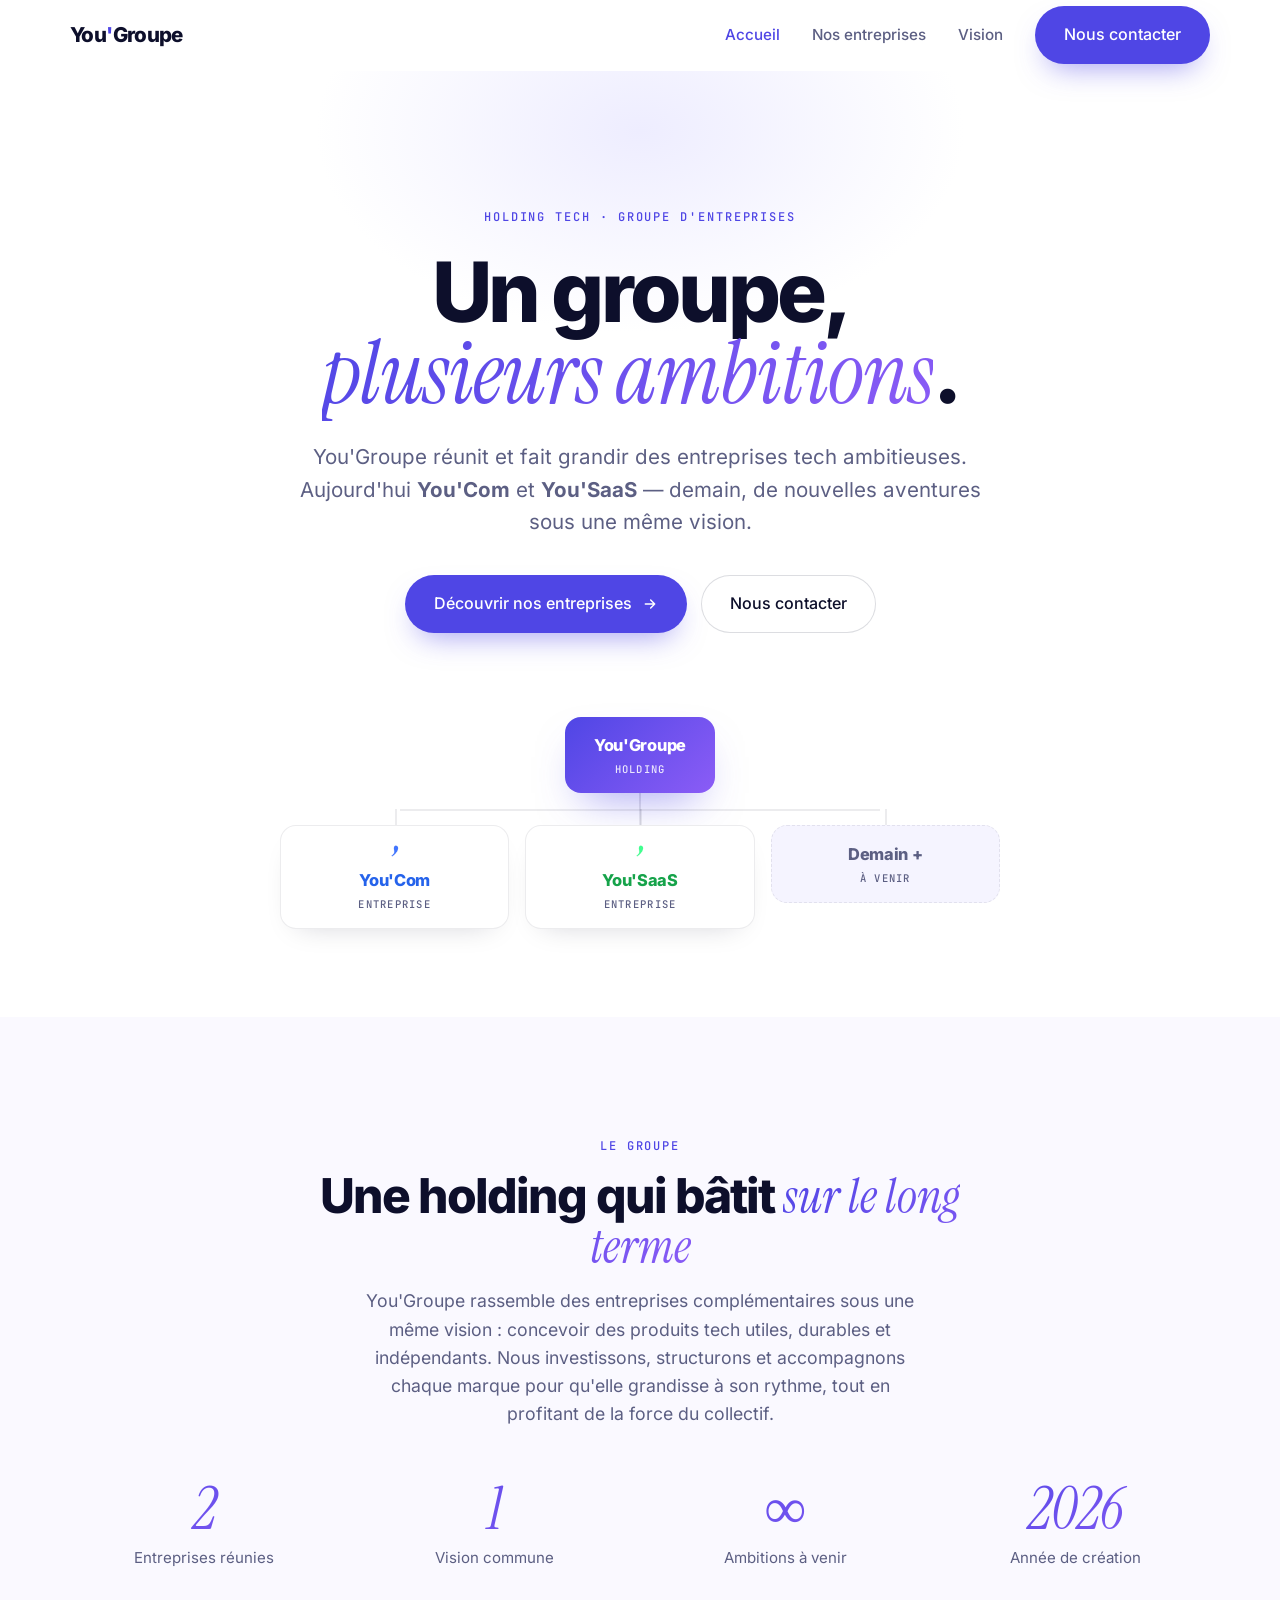
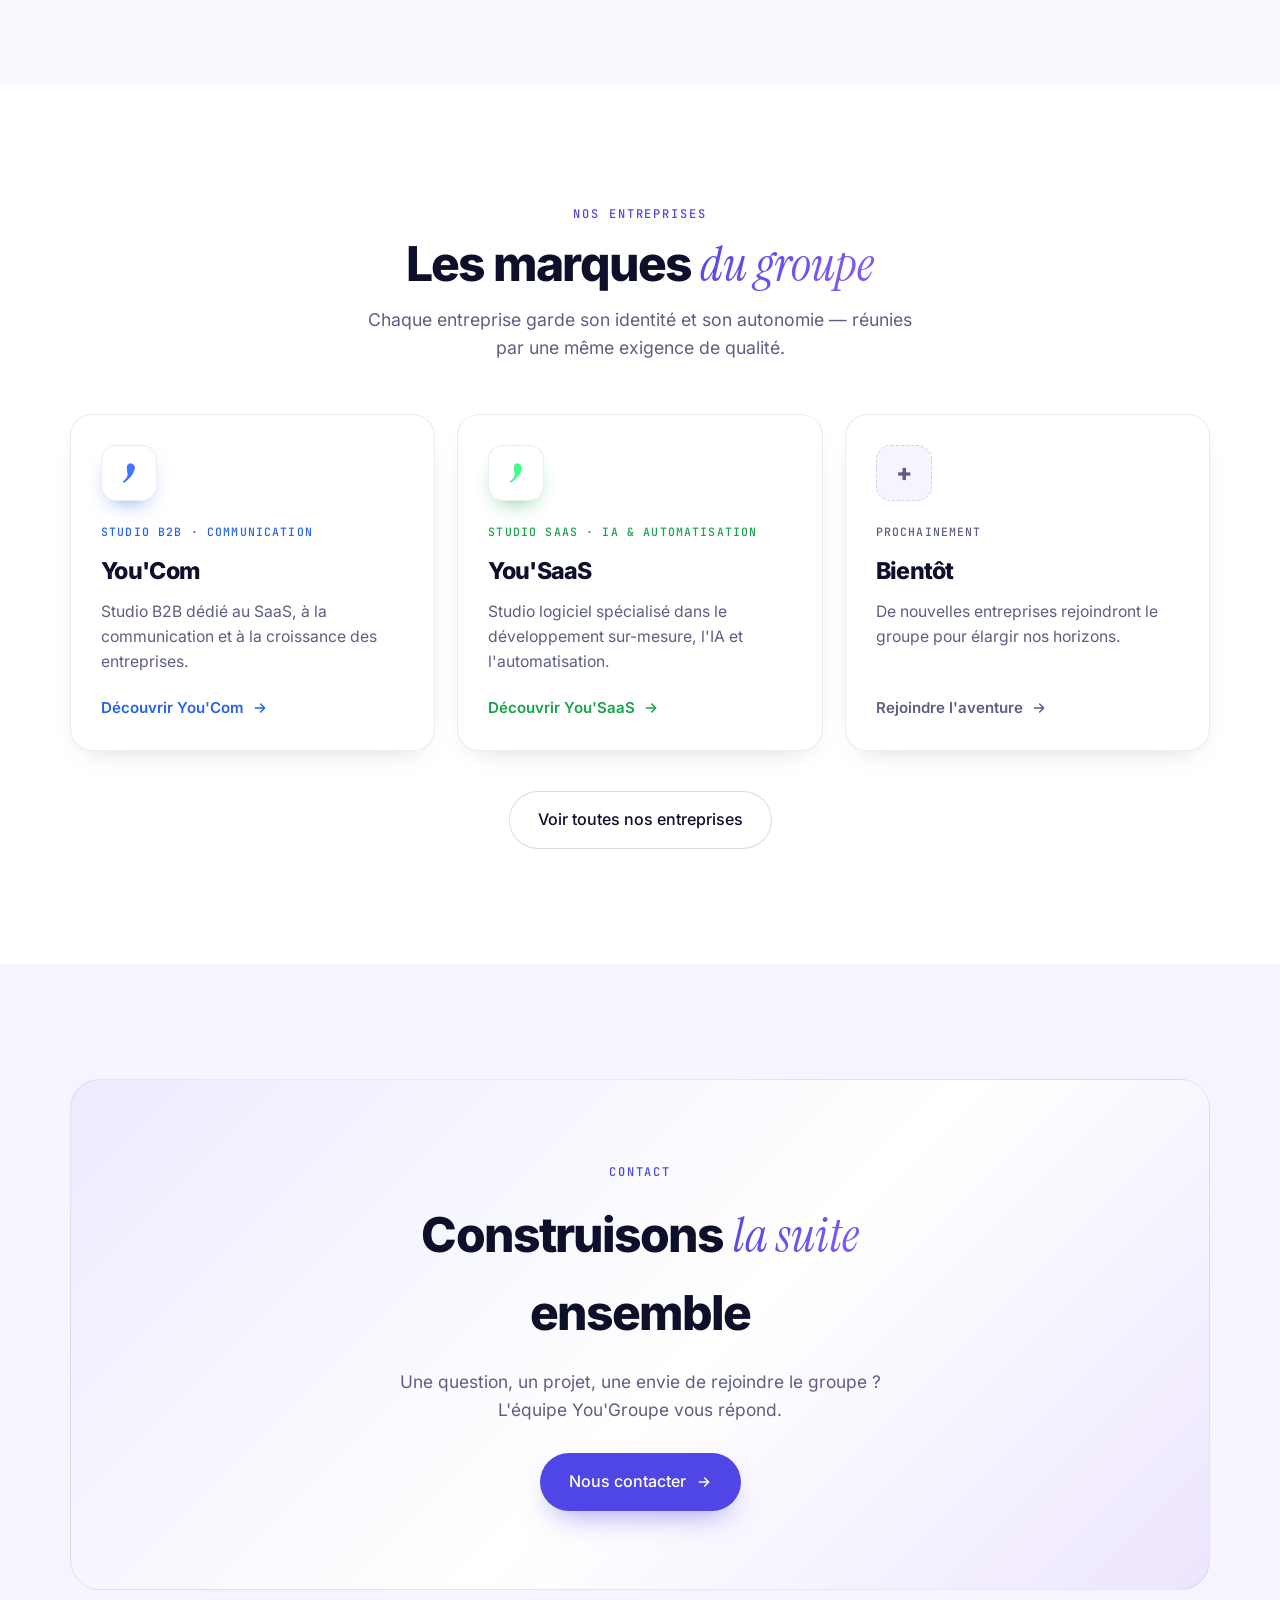
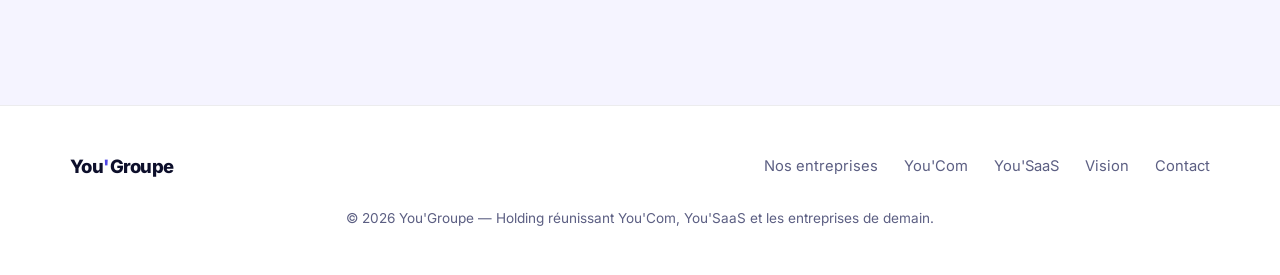
==== commit 0bba81c9: "Harden security: CSP + security headers, self-host fonts (RGPD) - Add vercel.json with a strict Cont" ====
--- a/index.html
+++ b/index.html
@@ -10,9 +10,7 @@
   <meta property="og:description" content="Un groupe, plusieurs ambitions. La holding derrière You'Com et You'SaaS." />
   <meta property="og:type" content="website" />
   <meta property="og:url" content="https://yougroupe.com" />
-  <link rel="preconnect" href="https://fonts.googleapis.com" />
-  <link rel="preconnect" href="https://fonts.gstatic.com" crossorigin />
-  <link href="https://fonts.googleapis.com/css2?family=Inter:wght@300;400;500;600;700;800;900&family=Instrument+Serif:ital@0;1&family=JetBrains+Mono:wght@500&display=swap" rel="stylesheet" />
+  <link rel="stylesheet" href="/fonts.css" />
   <link rel="stylesheet" href="/styles.css" />
 </head>
 <body>
--- a/fonts.css
+++ b/fonts.css
@@ -0,0 +1,159 @@
+/* Instrument Serif 400 italic — latin-ext */
+@font-face {
+  font-family: 'Instrument Serif';
+  font-style: italic;
+  font-weight: 400;
+  font-display: swap;
+  src: url('/assets/fonts/instrument-serif-400-italic-latin-ext.woff2') format('woff2');
+  unicode-range: U+0100-02BA, U+02BD-02C5, U+02C7-02CC, U+02CE-02D7, U+02DD-02FF, U+0304, U+0308, U+0329, U+1D00-1DBF, U+1E00-1E9F, U+1EF2-1EFF, U+2020, U+20A0-20AB, U+20AD-20C0, U+2113, U+2C60-2C7F, U+A720-A7FF;
+}
+
+/* Instrument Serif 400 italic — latin */
+@font-face {
+  font-family: 'Instrument Serif';
+  font-style: italic;
+  font-weight: 400;
+  font-display: swap;
+  src: url('/assets/fonts/instrument-serif-400-italic-latin.woff2') format('woff2');
+  unicode-range: U+0000-00FF, U+0131, U+0152-0153, U+02BB-02BC, U+02C6, U+02DA, U+02DC, U+0304, U+0308, U+0329, U+2000-206F, U+20AC, U+2122, U+2191, U+2193, U+2212, U+2215, U+FEFF, U+FFFD;
+}
+
+/* Instrument Serif 400 normal — latin-ext */
+@font-face {
+  font-family: 'Instrument Serif';
+  font-style: normal;
+  font-weight: 400;
+  font-display: swap;
+  src: url('/assets/fonts/instrument-serif-400-normal-latin-ext.woff2') format('woff2');
+  unicode-range: U+0100-02BA, U+02BD-02C5, U+02C7-02CC, U+02CE-02D7, U+02DD-02FF, U+0304, U+0308, U+0329, U+1D00-1DBF, U+1E00-1E9F, U+1EF2-1EFF, U+2020, U+20A0-20AB, U+20AD-20C0, U+2113, U+2C60-2C7F, U+A720-A7FF;
+}
+
+/* Instrument Serif 400 normal — latin */
+@font-face {
+  font-family: 'Instrument Serif';
+  font-style: normal;
+  font-weight: 400;
+  font-display: swap;
+  src: url('/assets/fonts/instrument-serif-400-normal-latin.woff2') format('woff2');
+  unicode-range: U+0000-00FF, U+0131, U+0152-0153, U+02BB-02BC, U+02C6, U+02DA, U+02DC, U+0304, U+0308, U+0329, U+2000-206F, U+20AC, U+2122, U+2191, U+2193, U+2212, U+2215, U+FEFF, U+FFFD;
+}
+
+/* Inter 400 normal — latin-ext */
+@font-face {
+  font-family: 'Inter';
+  font-style: normal;
+  font-weight: 400;
+  font-display: swap;
+  src: url('/assets/fonts/inter-400-normal-latin-ext.woff2') format('woff2');
+  unicode-range: U+0100-02BA, U+02BD-02C5, U+02C7-02CC, U+02CE-02D7, U+02DD-02FF, U+0304, U+0308, U+0329, U+1D00-1DBF, U+1E00-1E9F, U+1EF2-1EFF, U+2020, U+20A0-20AB, U+20AD-20C0, U+2113, U+2C60-2C7F, U+A720-A7FF;
+}
+
+/* Inter 400 normal — latin */
+@font-face {
+  font-family: 'Inter';
+  font-style: normal;
+  font-weight: 400;
+  font-display: swap;
+  src: url('/assets/fonts/inter-400-normal-latin.woff2') format('woff2');
+  unicode-range: U+0000-00FF, U+0131, U+0152-0153, U+02BB-02BC, U+02C6, U+02DA, U+02DC, U+0304, U+0308, U+0329, U+2000-206F, U+20AC, U+2122, U+2191, U+2193, U+2212, U+2215, U+FEFF, U+FFFD;
+}
+
+/* Inter 500 normal — latin-ext */
+@font-face {
+  font-family: 'Inter';
+  font-style: normal;
+  font-weight: 500;
+  font-display: swap;
+  src: url('/assets/fonts/inter-500-normal-latin-ext.woff2') format('woff2');
+  unicode-range: U+0100-02BA, U+02BD-02C5, U+02C7-02CC, U+02CE-02D7, U+02DD-02FF, U+0304, U+0308, U+0329, U+1D00-1DBF, U+1E00-1E9F, U+1EF2-1EFF, U+2020, U+20A0-20AB, U+20AD-20C0, U+2113, U+2C60-2C7F, U+A720-A7FF;
+}
+
+/* Inter 500 normal — latin */
+@font-face {
+  font-family: 'Inter';
+  font-style: normal;
+  font-weight: 500;
+  font-display: swap;
+  src: url('/assets/fonts/inter-500-normal-latin.woff2') format('woff2');
+  unicode-range: U+0000-00FF, U+0131, U+0152-0153, U+02BB-02BC, U+02C6, U+02DA, U+02DC, U+0304, U+0308, U+0329, U+2000-206F, U+20AC, U+2122, U+2191, U+2193, U+2212, U+2215, U+FEFF, U+FFFD;
+}
+
+/* Inter 600 normal — latin-ext */
+@font-face {
+  font-family: 'Inter';
+  font-style: normal;
+  font-weight: 600;
+  font-display: swap;
+  src: url('/assets/fonts/inter-600-normal-latin-ext.woff2') format('woff2');
+  unicode-range: U+0100-02BA, U+02BD-02C5, U+02C7-02CC, U+02CE-02D7, U+02DD-02FF, U+0304, U+0308, U+0329, U+1D00-1DBF, U+1E00-1E9F, U+1EF2-1EFF, U+2020, U+20A0-20AB, U+20AD-20C0, U+2113, U+2C60-2C7F, U+A720-A7FF;
+}
+
+/* Inter 600 normal — latin */
+@font-face {
+  font-family: 'Inter';
+  font-style: normal;
+  font-weight: 600;
+  font-display: swap;
+  src: url('/assets/fonts/inter-600-normal-latin.woff2') format('woff2');
+  unicode-range: U+0000-00FF, U+0131, U+0152-0153, U+02BB-02BC, U+02C6, U+02DA, U+02DC, U+0304, U+0308, U+0329, U+2000-206F, U+20AC, U+2122, U+2191, U+2193, U+2212, U+2215, U+FEFF, U+FFFD;
+}
+
+/* Inter 700 normal — latin-ext */
+@font-face {
+  font-family: 'Inter';
+  font-style: normal;
+  font-weight: 700;
+  font-display: swap;
+  src: url('/assets/fonts/inter-700-normal-latin-ext.woff2') format('woff2');
+  unicode-range: U+0100-02BA, U+02BD-02C5, U+02C7-02CC, U+02CE-02D7, U+02DD-02FF, U+0304, U+0308, U+0329, U+1D00-1DBF, U+1E00-1E9F, U+1EF2-1EFF, U+2020, U+20A0-20AB, U+20AD-20C0, U+2113, U+2C60-2C7F, U+A720-A7FF;
+}
+
+/* Inter 700 normal — latin */
+@font-face {
+  font-family: 'Inter';
+  font-style: normal;
+  font-weight: 700;
+  font-display: swap;
+  src: url('/assets/fonts/inter-700-normal-latin.woff2') format('woff2');
+  unicode-range: U+0000-00FF, U+0131, U+0152-0153, U+02BB-02BC, U+02C6, U+02DA, U+02DC, U+0304, U+0308, U+0329, U+2000-206F, U+20AC, U+2122, U+2191, U+2193, U+2212, U+2215, U+FEFF, U+FFFD;
+}
+
+/* Inter 800 normal — latin-ext */
+@font-face {
+  font-family: 'Inter';
+  font-style: normal;
+  font-weight: 800;
+  font-display: swap;
+  src: url('/assets/fonts/inter-800-normal-latin-ext.woff2') format('woff2');
+  unicode-range: U+0100-02BA, U+02BD-02C5, U+02C7-02CC, U+02CE-02D7, U+02DD-02FF, U+0304, U+0308, U+0329, U+1D00-1DBF, U+1E00-1E9F, U+1EF2-1EFF, U+2020, U+20A0-20AB, U+20AD-20C0, U+2113, U+2C60-2C7F, U+A720-A7FF;
+}
+
+/* Inter 800 normal — latin */
+@font-face {
+  font-family: 'Inter';
+  font-style: normal;
+  font-weight: 800;
+  font-display: swap;
+  src: url('/assets/fonts/inter-800-normal-latin.woff2') format('woff2');
+  unicode-range: U+0000-00FF, U+0131, U+0152-0153, U+02BB-02BC, U+02C6, U+02DA, U+02DC, U+0304, U+0308, U+0329, U+2000-206F, U+20AC, U+2122, U+2191, U+2193, U+2212, U+2215, U+FEFF, U+FFFD;
+}
+
+/* JetBrains Mono 500 normal — latin-ext */
+@font-face {
+  font-family: 'JetBrains Mono';
+  font-style: normal;
+  font-weight: 500;
+  font-display: swap;
+  src: url('/assets/fonts/jetbrains-mono-500-normal-latin-ext.woff2') format('woff2');
+  unicode-range: U+0100-02BA, U+02BD-02C5, U+02C7-02CC, U+02CE-02D7, U+02DD-02FF, U+0304, U+0308, U+0329, U+1D00-1DBF, U+1E00-1E9F, U+1EF2-1EFF, U+2020, U+20A0-20AB, U+20AD-20C0, U+2113, U+2C60-2C7F, U+A720-A7FF;
+}
+
+/* JetBrains Mono 500 normal — latin */
+@font-face {
+  font-family: 'JetBrains Mono';
+  font-style: normal;
+  font-weight: 500;
+  font-display: swap;
+  src: url('/assets/fonts/jetbrains-mono-500-normal-latin.woff2') format('woff2');
+  unicode-range: U+0000-00FF, U+0131, U+0152-0153, U+02BB-02BC, U+02C6, U+02DA, U+02DC, U+0304, U+0308, U+0329, U+2000-206F, U+20AC, U+2122, U+2191, U+2193, U+2212, U+2215, U+FEFF, U+FFFD;
+}
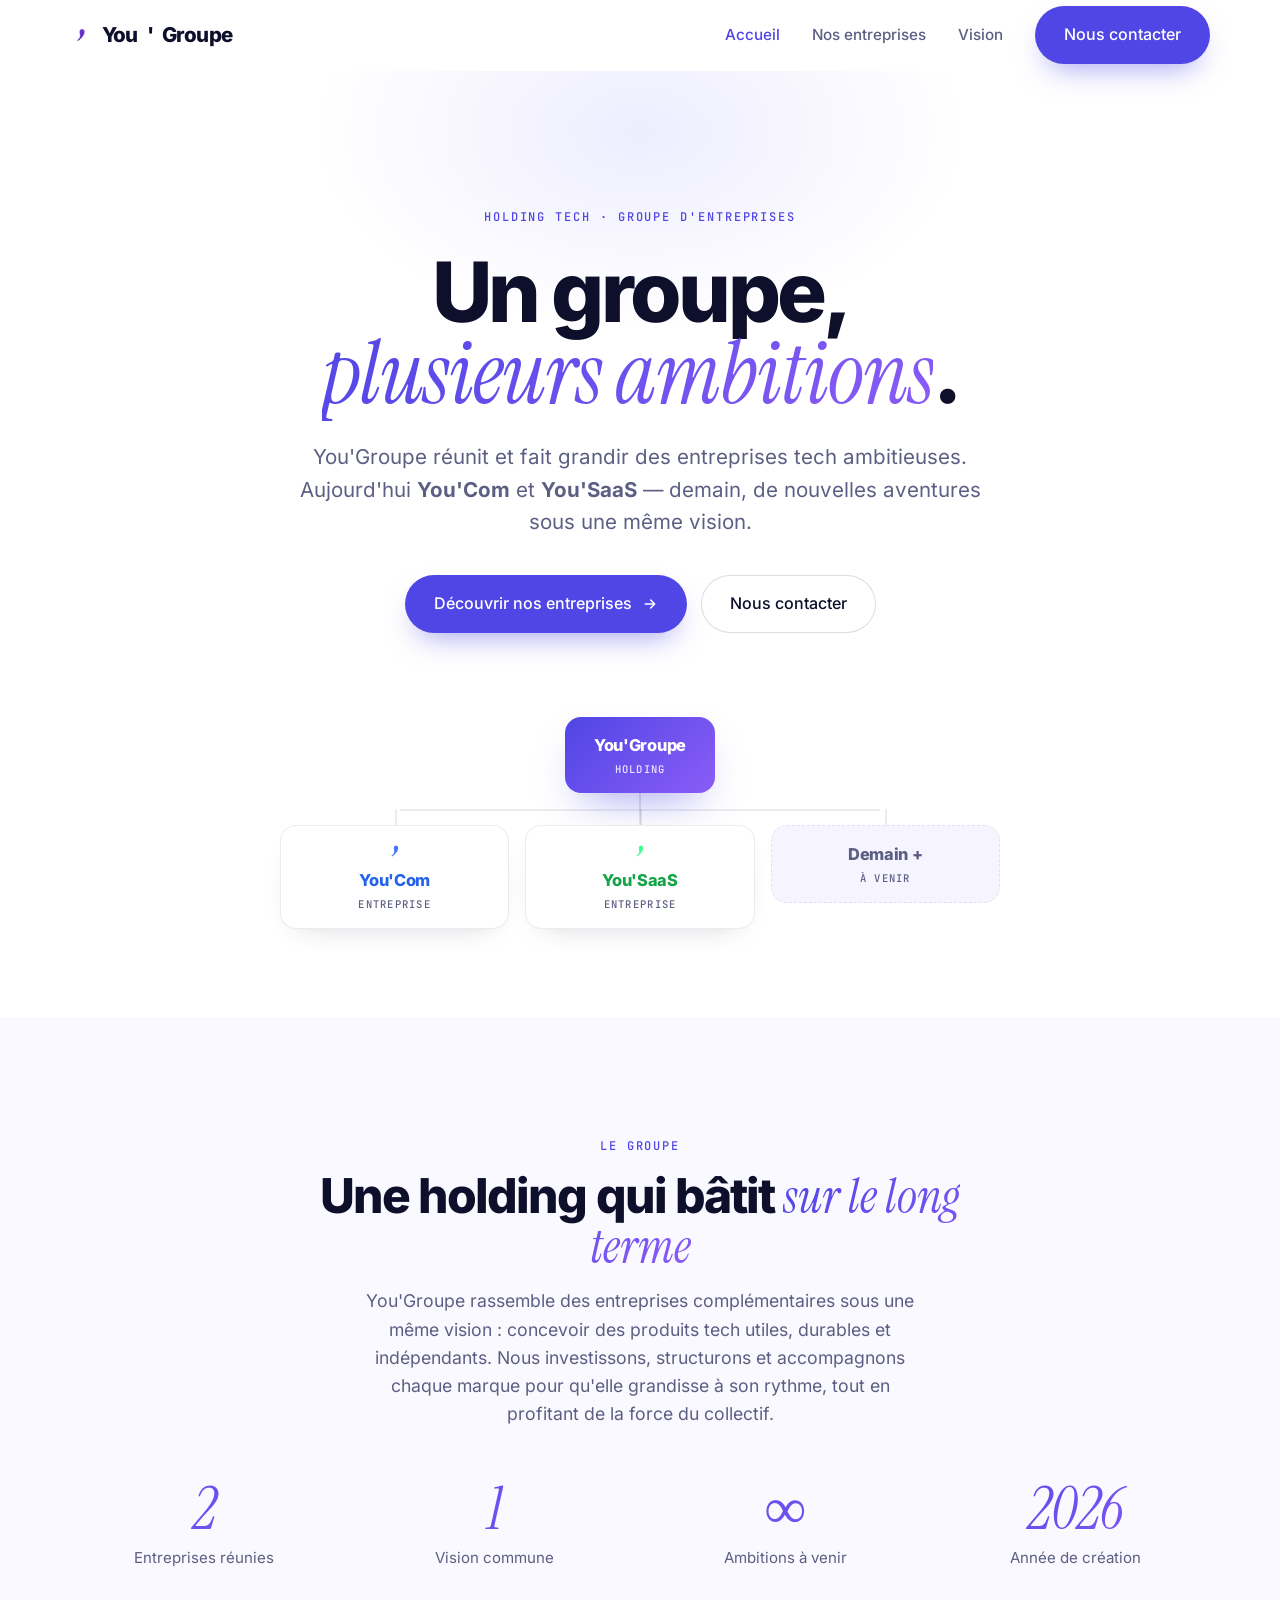
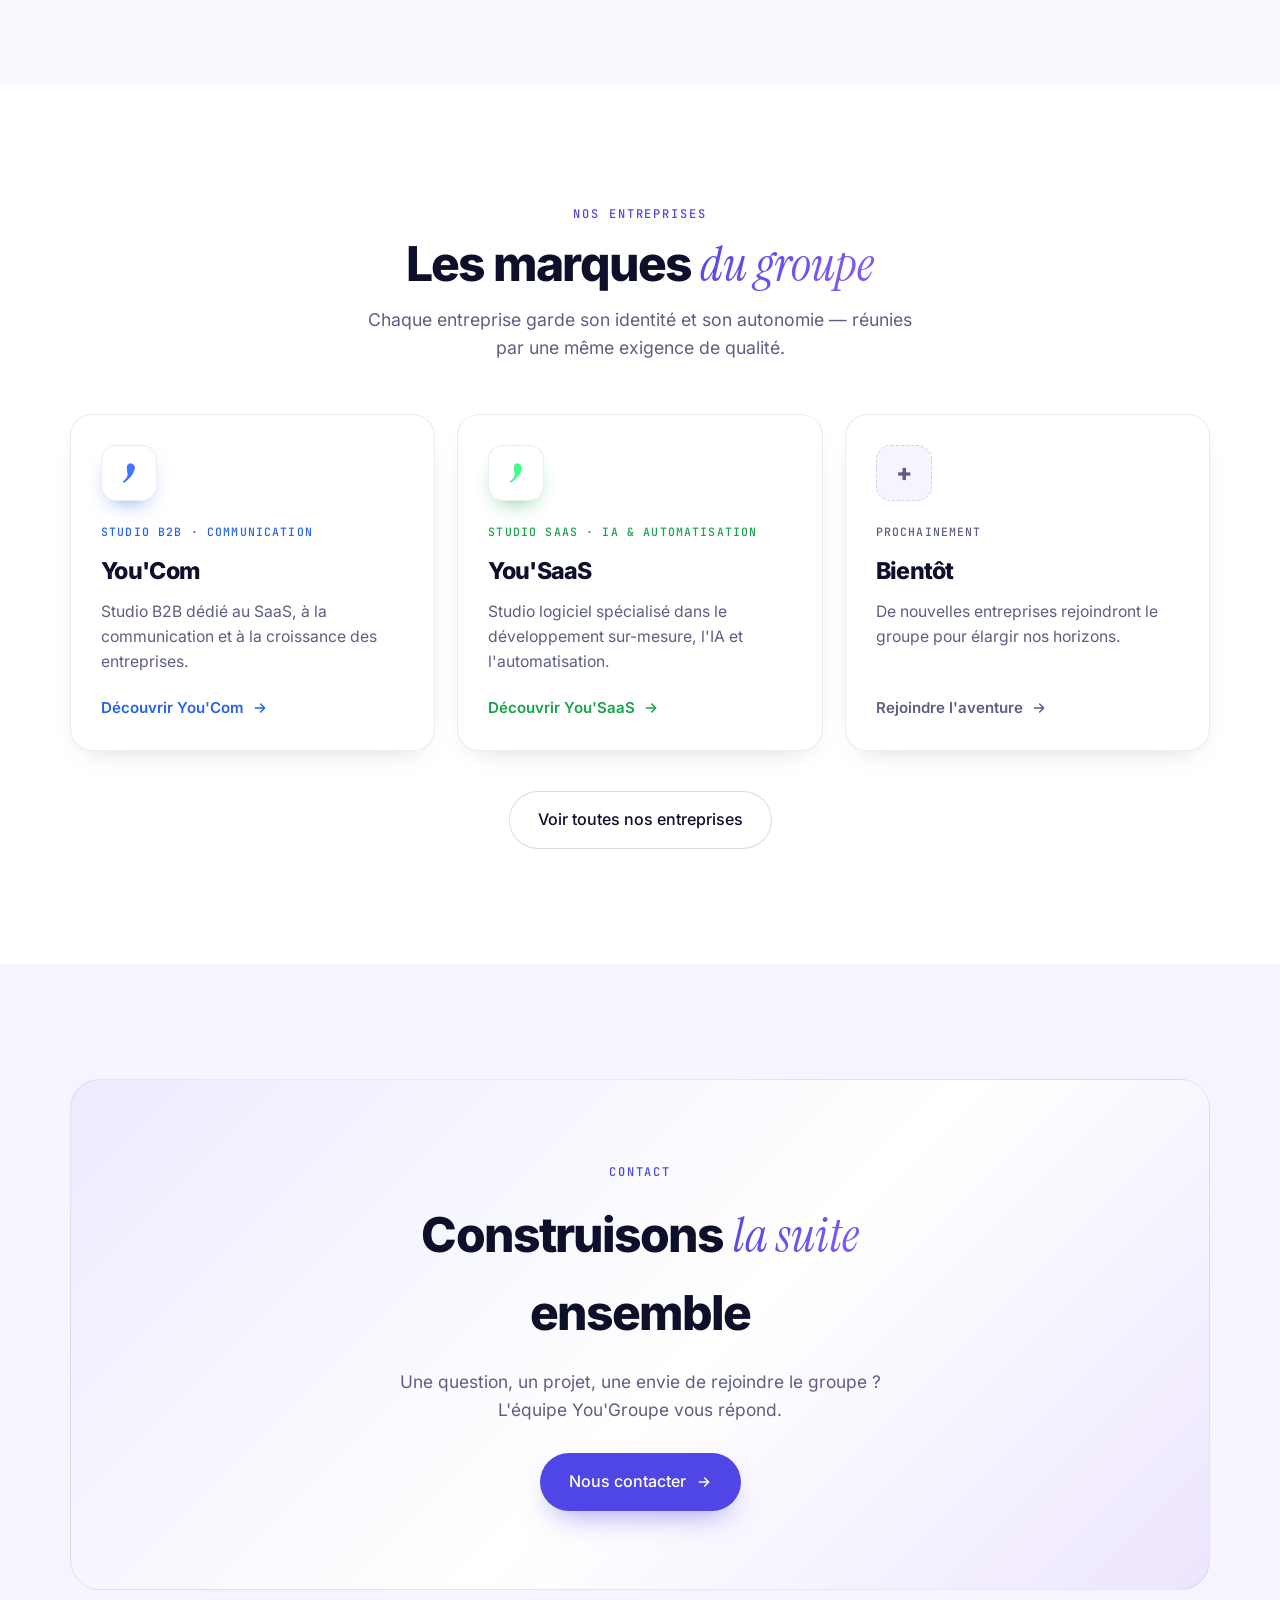
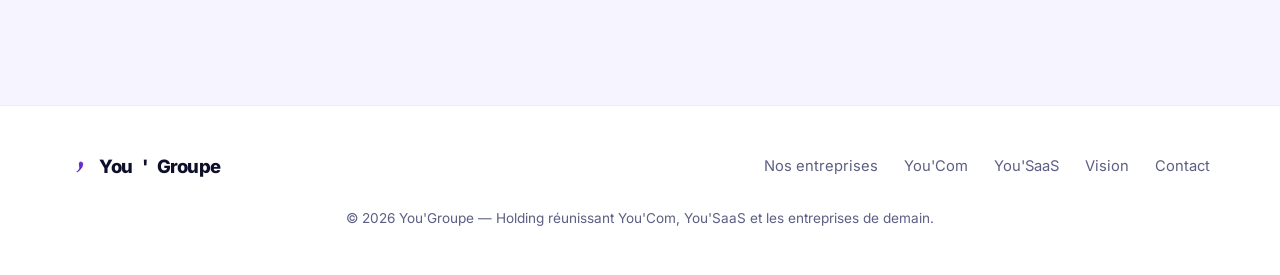
==== commit e6050271: "Add You'Groupe logo and favicons - Add the You'Groupe apostrophe mark (violet gradient, matching the" ====
--- a/index.html
+++ b/index.html
@@ -6,6 +6,10 @@
   <title>You'Groupe — Holding tech • You'Com, You'SaaS &amp; les entreprises de demain</title>
   <meta name="description" content="You'Groupe est la holding qui réunit et fait grandir des entreprises tech ambitieuses : aujourd'hui You'Com et You'SaaS, demain de nouvelles aventures." />
   <meta name="theme-color" content="#4f46e5" />
+  <link rel="icon" href="/favicon.ico" sizes="any" />
+  <link rel="icon" type="image/svg+xml" href="/favicon.svg" />
+  <link rel="icon" type="image/png" sizes="32x32" href="/favicon-32.png" />
+  <link rel="apple-touch-icon" href="/apple-touch-icon.png" />
   <meta property="og:title" content="You'Groupe" />
   <meta property="og:description" content="Un groupe, plusieurs ambitions. La holding derrière You'Com et You'SaaS." />
   <meta property="og:type" content="website" />
--- a/styles.css
+++ b/styles.css
@@ -80,7 +80,9 @@
 }
 header.scrolled { border-bottom-color: var(--line); }
 .nav { display: flex; align-items: center; justify-content: space-between; height: 70px; }
-.brand { font-weight: 800; font-size: 1.28rem; letter-spacing: -.03em; display: inline-flex; align-items: center; color: var(--ink); }
+.brand { font-weight: 800; font-size: 1.28rem; letter-spacing: -.03em; display: inline-flex; align-items: center; gap: 9px; color: var(--ink); }
+.brand::before { content: ""; width: 1.1em; height: 1.1em; flex: none; background: url('/assets/yougroupe-logo.png') center/contain no-repeat; }
+.brand .apos { color: inherit; }
 .nav-links { display: flex; align-items: center; gap: 32px; }
 .nav-links a.link { color: var(--muted); font-size: 0.95rem; font-weight: 500; transition: color .2s; }
 .nav-links a.link:hover, .nav-links a.link.active { color: var(--ink); }
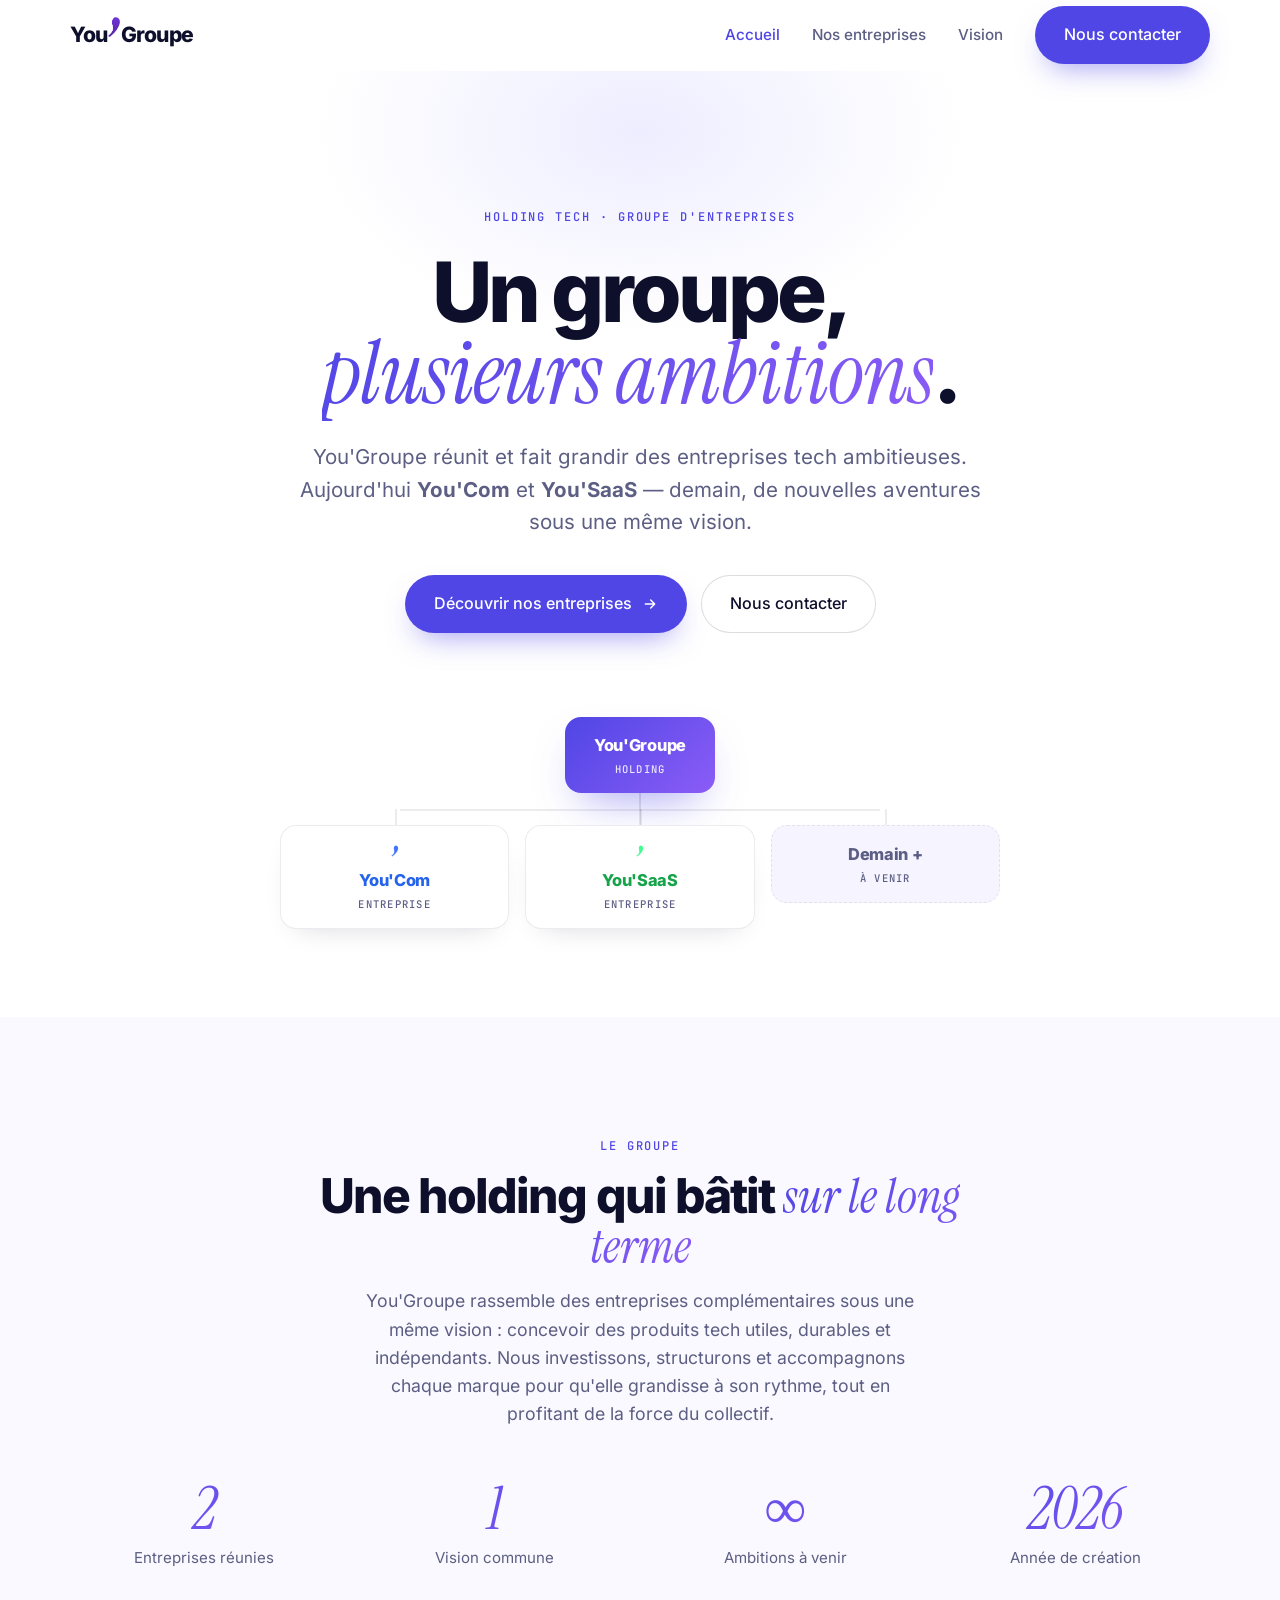
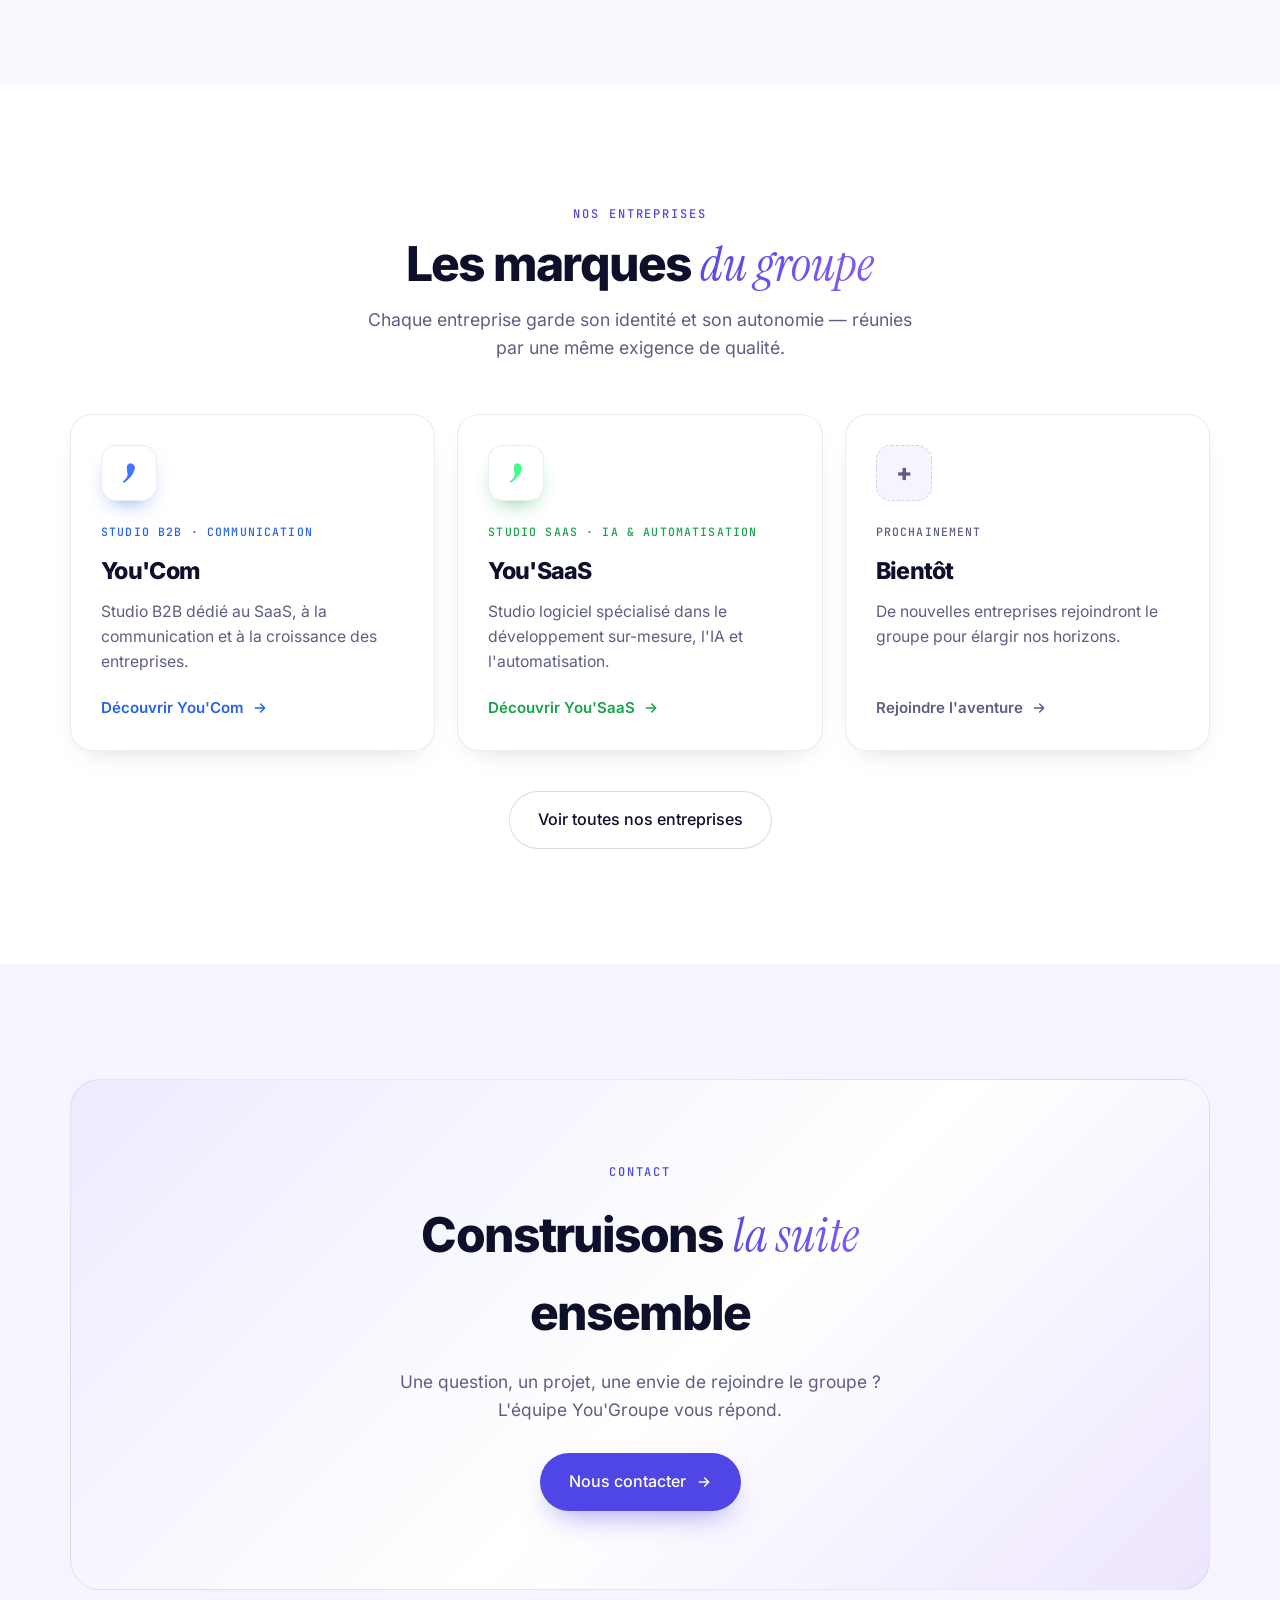
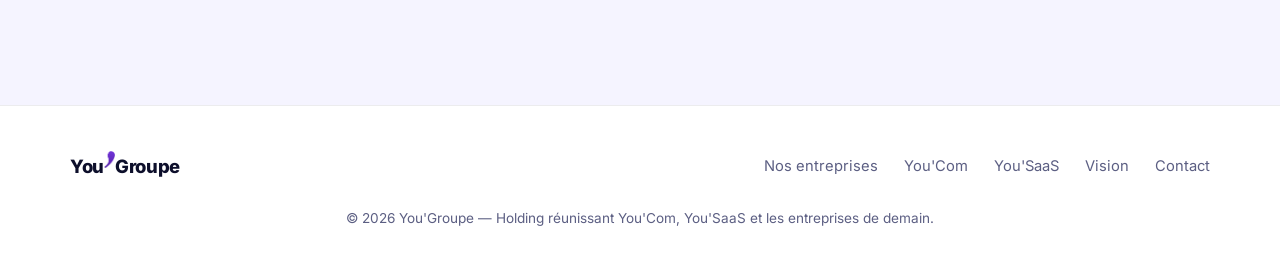
==== commit 0cd8ca9c: "Rework header lockup and Contact page - Header/footer: integrate the You'Groupe apostrophe logo as t" ====
--- a/index.html
+++ b/index.html
@@ -20,7 +20,7 @@
 <body>
   <header id="hdr">
     <div class="wrap nav">
-      <a class="brand" href="/">You<span class="apos">'</span>Groupe</a>
+      <a class="brand" href="/">You<img class="brand-apos" src="/assets/yougroupe-apos.png" alt="'" />Groupe</a>
       <nav class="nav-links" id="navlinks">
         <a class="link active" href="/">Accueil</a>
         <a class="link" href="/entreprises.html">Nos entreprises</a>
@@ -141,7 +141,7 @@
 
   <footer>
     <div class="wrap foot">
-      <a class="brand" href="/">You<span class="apos">'</span>Groupe</a>
+      <a class="brand" href="/">You<img class="brand-apos" src="/assets/yougroupe-apos.png" alt="'" />Groupe</a>
       <nav class="foot-links">
         <a href="/entreprises.html">Nos entreprises</a>
         <a href="/youcom.html">You'Com</a>
--- a/styles.css
+++ b/styles.css
@@ -80,9 +80,8 @@
 }
 header.scrolled { border-bottom-color: var(--line); }
 .nav { display: flex; align-items: center; justify-content: space-between; height: 70px; }
-.brand { font-weight: 800; font-size: 1.28rem; letter-spacing: -.03em; display: inline-flex; align-items: center; gap: 9px; color: var(--ink); }
-.brand::before { content: ""; width: 1.1em; height: 1.1em; flex: none; background: url('/assets/yougroupe-logo.png') center/contain no-repeat; }
-.brand .apos { color: inherit; }
+.brand { font-weight: 800; font-size: 1.32rem; letter-spacing: -.02em; display: inline-flex; align-items: flex-start; color: var(--ink); }
+.brand .brand-apos { height: 0.92em; width: auto; margin: 0 0.01em; align-self: flex-start; position: relative; top: -0.04em; }
 .nav-links { display: flex; align-items: center; gap: 32px; }
 .nav-links a.link { color: var(--muted); font-size: 0.95rem; font-weight: 500; transition: color .2s; }
 .nav-links a.link:hover, .nav-links a.link.active { color: var(--ink); }
@@ -191,6 +190,33 @@
 .contact-card a, .contact-card p { color: var(--muted); font-size: 0.96rem; margin: 0; }
 .contact-card a:hover { color: var(--brand); }
 
+/* Contact — two-column layout + form */
+.contact-layout { display: grid; grid-template-columns: 0.85fr 1.15fr; gap: 44px; align-items: start; }
+.contact-aside h2 { font-weight: 800; letter-spacing: -.03em; font-size: 1.55rem; margin: 0 0 8px; }
+.contact-aside > p { color: var(--muted); margin: 0 0 26px; font-size: 1rem; }
+.contact-list { display: flex; flex-direction: column; gap: 14px; }
+.c-row { display: flex; gap: 14px; align-items: flex-start; padding: 16px 18px; border: 1px solid var(--line); border-radius: 16px; background: var(--bg); transition: border-color .25s var(--ease), transform .25s var(--ease); }
+.c-row:hover { border-color: color-mix(in srgb, var(--brand) 40%, var(--line)); transform: translateY(-2px); }
+.c-row .ico { width: 42px; height: 42px; border-radius: 11px; flex: none; display: grid; place-items: center; background: var(--tint); color: var(--brand); }
+.c-row .ico svg { width: 20px; height: 20px; stroke: currentColor; }
+.c-row .c-label { font-family: "JetBrains Mono", monospace; font-size: .7rem; letter-spacing: .1em; text-transform: uppercase; color: var(--muted); }
+.c-row .c-val { font-weight: 600; font-size: .98rem; margin-top: 3px; line-height: 1.45; }
+.c-row .c-val a { color: var(--ink); }
+.c-row .c-val a:hover { color: var(--brand); }
+
+.form-card { padding: 32px; border: 1px solid var(--line); border-radius: var(--radius); background: var(--bg); box-shadow: var(--shadow-sm); }
+.form-row { margin-bottom: 16px; }
+.form-row.two { display: grid; grid-template-columns: 1fr 1fr; gap: 16px; margin-bottom: 16px; }
+.field label { display: block; font-size: .82rem; font-weight: 600; color: var(--ink-2); margin-bottom: 6px; }
+.field input, .field textarea { width: 100%; font-family: inherit; font-size: .96rem; color: var(--ink); background: var(--soft); border: 1px solid var(--line); border-radius: 12px; padding: 12px 14px; transition: border-color .2s, background .2s, box-shadow .2s; }
+.field input::placeholder, .field textarea::placeholder { color: color-mix(in srgb, var(--muted) 75%, transparent); }
+.field input:focus, .field textarea:focus { outline: none; border-color: var(--brand); background: var(--bg); box-shadow: 0 0 0 3px color-mix(in srgb, var(--brand) 15%, transparent); }
+.field textarea { resize: vertical; min-height: 132px; }
+.form-card .btn-primary { width: 100%; justify-content: center; margin-top: 4px; }
+.form-note { font-size: .82rem; color: var(--muted); margin: 14px 0 0; text-align: center; }
+.form-note a { color: var(--brand); }
+@media (max-width: 820px) { .contact-layout { grid-template-columns: 1fr; gap: 30px; } .form-row.two { grid-template-columns: 1fr; } }
+
 /* CTA band */
 .cta-band { position: relative; overflow: hidden; border-radius: 30px; padding: clamp(46px, 7vw, 78px) 28px; text-align: center; background: linear-gradient(135deg, var(--tint), #fff 55%, color-mix(in srgb, var(--sky) 16%, #fff)); border: 1px solid var(--line); }
 .cta-band h2 { font-weight: 800; letter-spacing: -.04em; font-size: clamp(1.9rem, 4.6vw, 3rem); margin: 0 auto; max-width: 20ch; color: var(--ink); }
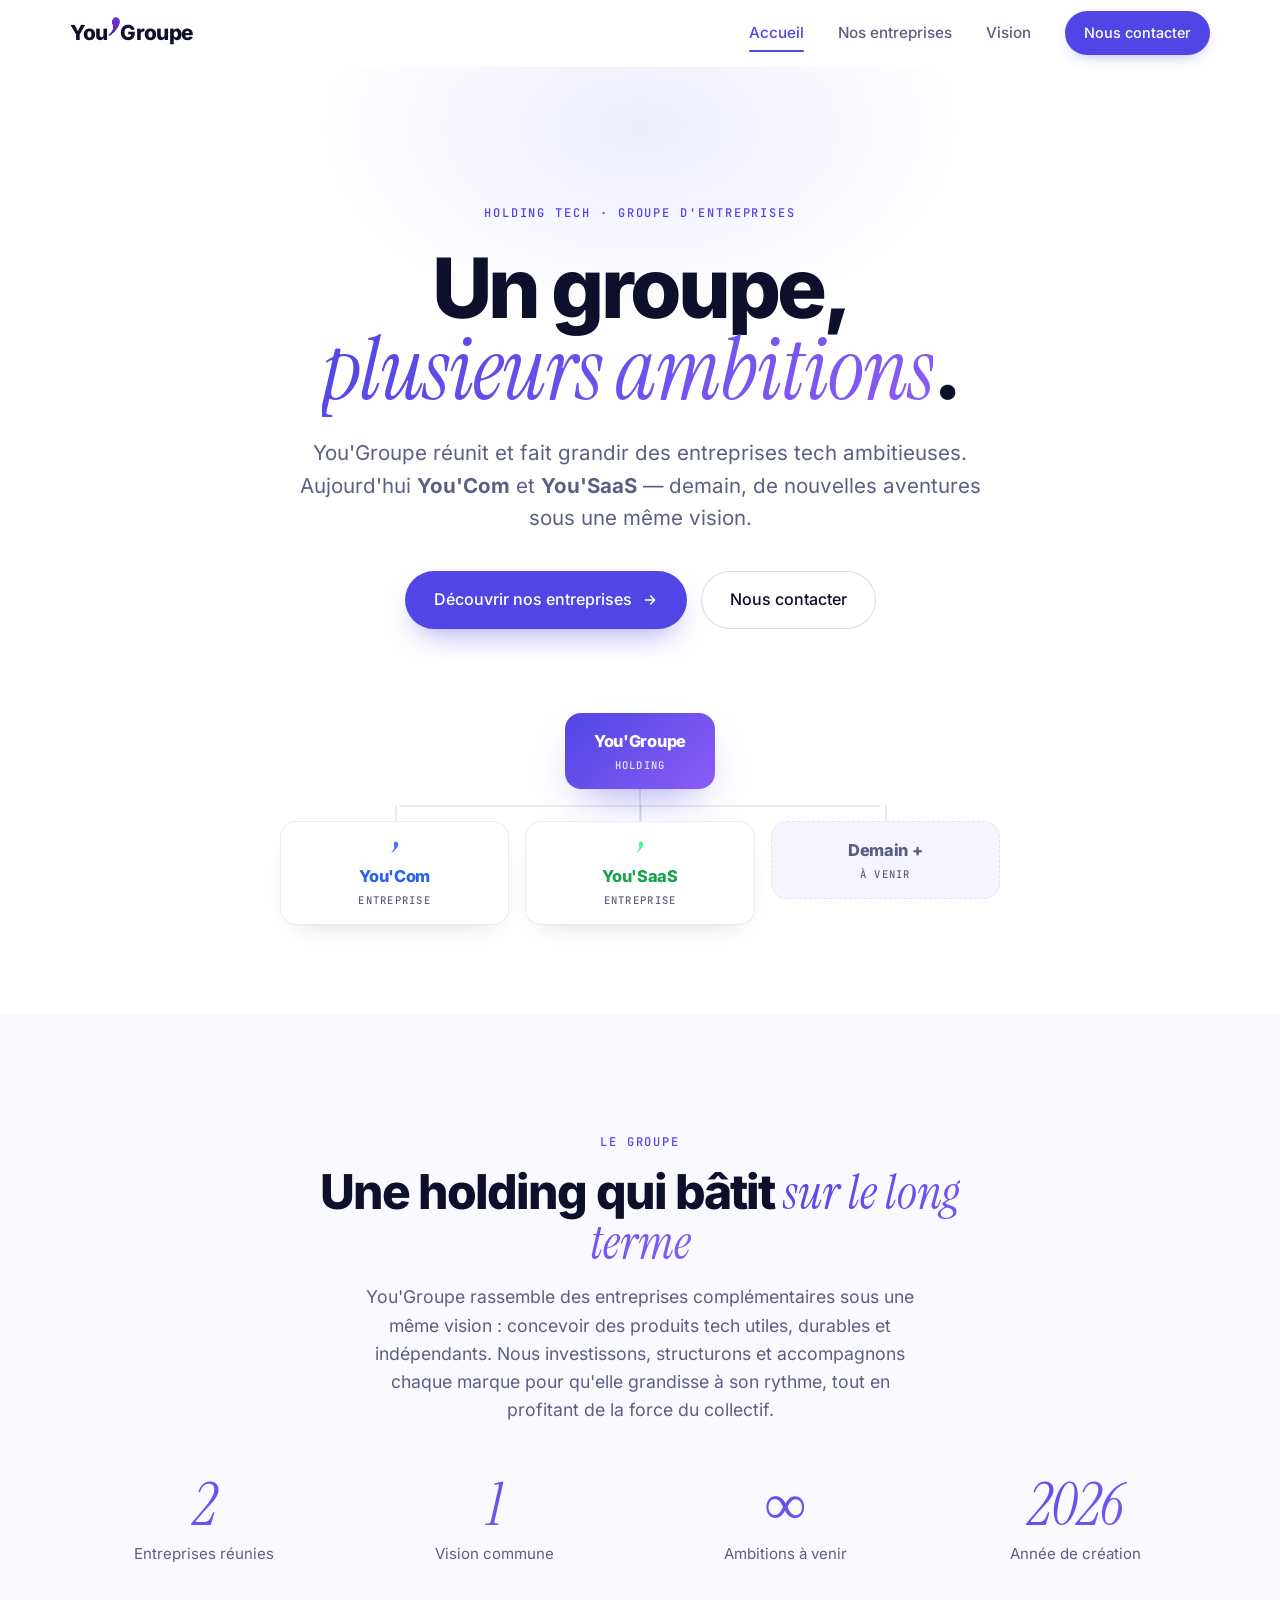
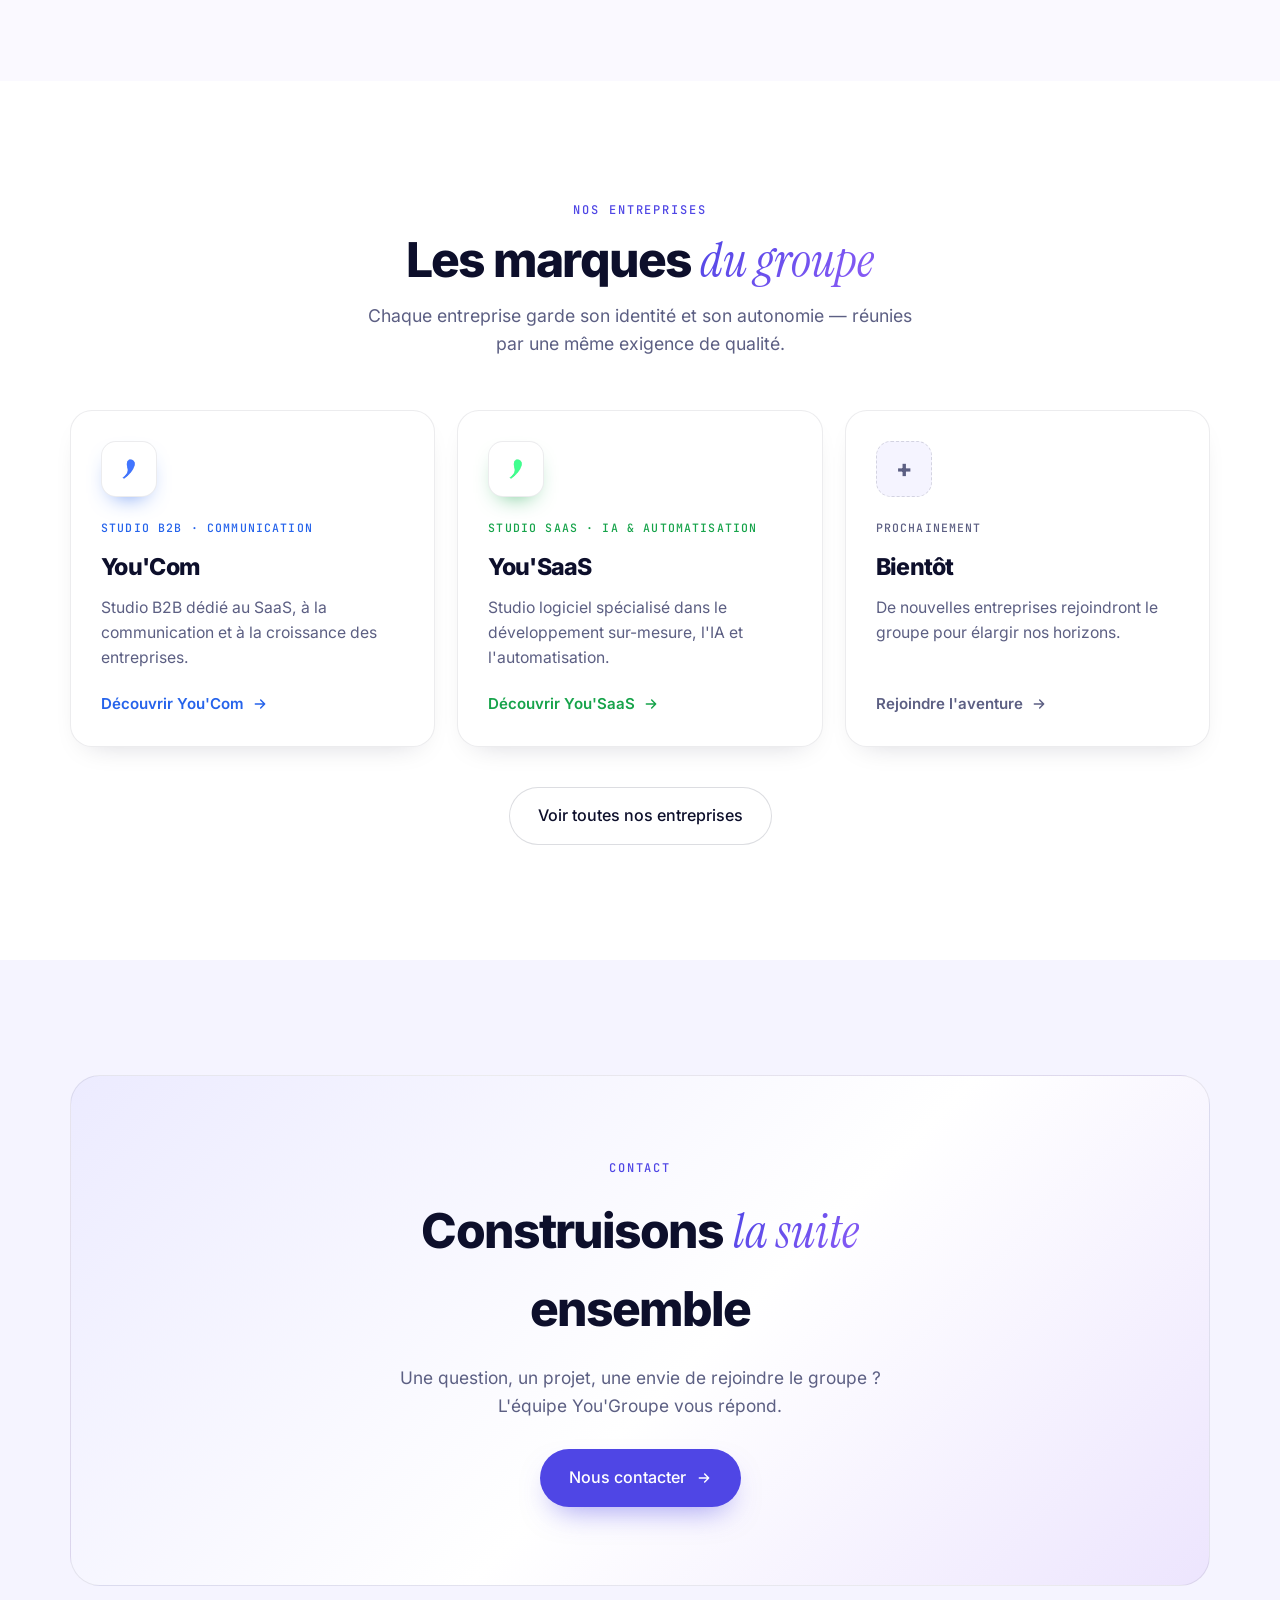
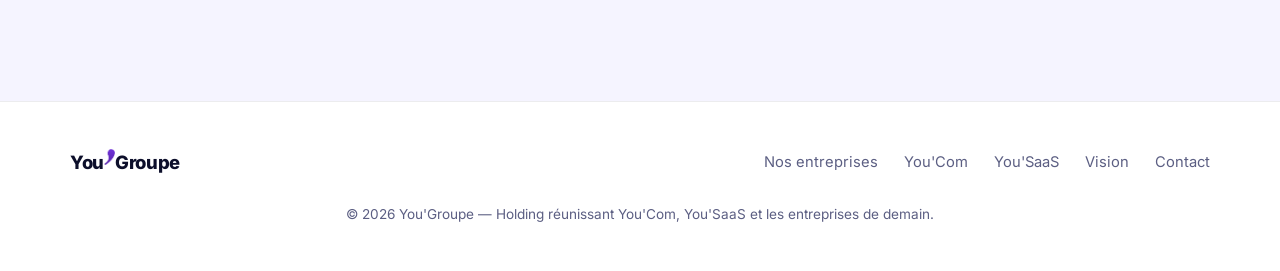
==== commit da7db9af: "Add asset cache-busting to prevent stale CSS/HTML mismatch Version the shared styles.css / fonts.css" ====
--- a/index.html
+++ b/index.html
@@ -14,8 +14,8 @@
   <meta property="og:description" content="Un groupe, plusieurs ambitions. La holding derrière You'Com et You'SaaS." />
   <meta property="og:type" content="website" />
   <meta property="og:url" content="https://yougroupe.com" />
-  <link rel="stylesheet" href="/fonts.css" />
-  <link rel="stylesheet" href="/styles.css" />
+  <link rel="stylesheet" href="/fonts.css?v=2" />
+  <link rel="stylesheet" href="/styles.css?v=2" />
 </head>
 <body>
   <header id="hdr">
@@ -153,6 +153,6 @@
     </div>
   </footer>
 
-  <script src="/app.js"></script>
+  <script src="/app.js?v=2"></script>
 </body>
 </html>
--- a/styles.css
+++ b/styles.css
@@ -79,13 +79,18 @@
   border-bottom: 1px solid transparent; transition: border-color .3s;
 }
 header.scrolled { border-bottom-color: var(--line); }
-.nav { display: flex; align-items: center; justify-content: space-between; height: 70px; }
-.brand { font-weight: 800; font-size: 1.32rem; letter-spacing: -.02em; display: inline-flex; align-items: flex-start; color: var(--ink); }
-.brand .brand-apos { height: 0.92em; width: auto; margin: 0 0.01em; align-self: flex-start; position: relative; top: -0.04em; }
-.nav-links { display: flex; align-items: center; gap: 32px; }
-.nav-links a.link { color: var(--muted); font-size: 0.95rem; font-weight: 500; transition: color .2s; }
+.nav { display: flex; align-items: center; justify-content: space-between; height: 66px; }
+.brand { font-weight: 800; font-size: 1.3rem; letter-spacing: -.02em; display: inline-flex; align-items: center; color: var(--ink); }
+.brand .brand-apos { height: 0.92em; width: auto; margin: 0 0.01em; align-self: flex-start; position: relative; top: 0.02em; }
+.nav-links { display: flex; align-items: center; gap: 34px; }
+.nav-links a.link { position: relative; color: var(--muted); font-size: 0.95rem; font-weight: 500; transition: color .2s; }
 .nav-links a.link:hover, .nav-links a.link.active { color: var(--ink); }
 .nav-links a.link.active { color: var(--brand); }
+.nav-links a.link::after { content: ""; position: absolute; left: 0; right: 0; bottom: -7px; height: 2px; border-radius: 2px; background: var(--brand); transform: scaleX(0); transform-origin: left; transition: transform .25s var(--ease); }
+.nav-links a.link:hover::after, .nav-links a.link.active::after { transform: scaleX(1); }
+/* CTA proportionné à la barre */
+.nav-links .btn { padding: 9px 18px; font-size: 0.9rem; box-shadow: 0 6px 16px -8px color-mix(in srgb, var(--brand) 55%, transparent); }
+.nav-links .btn:hover { box-shadow: 0 10px 22px -8px color-mix(in srgb, var(--brand) 55%, transparent); }
 .menu-btn { display: none; background: none; border: 0; color: var(--ink); cursor: pointer; padding: 8px; }
 
 /* Generic hero (home) */
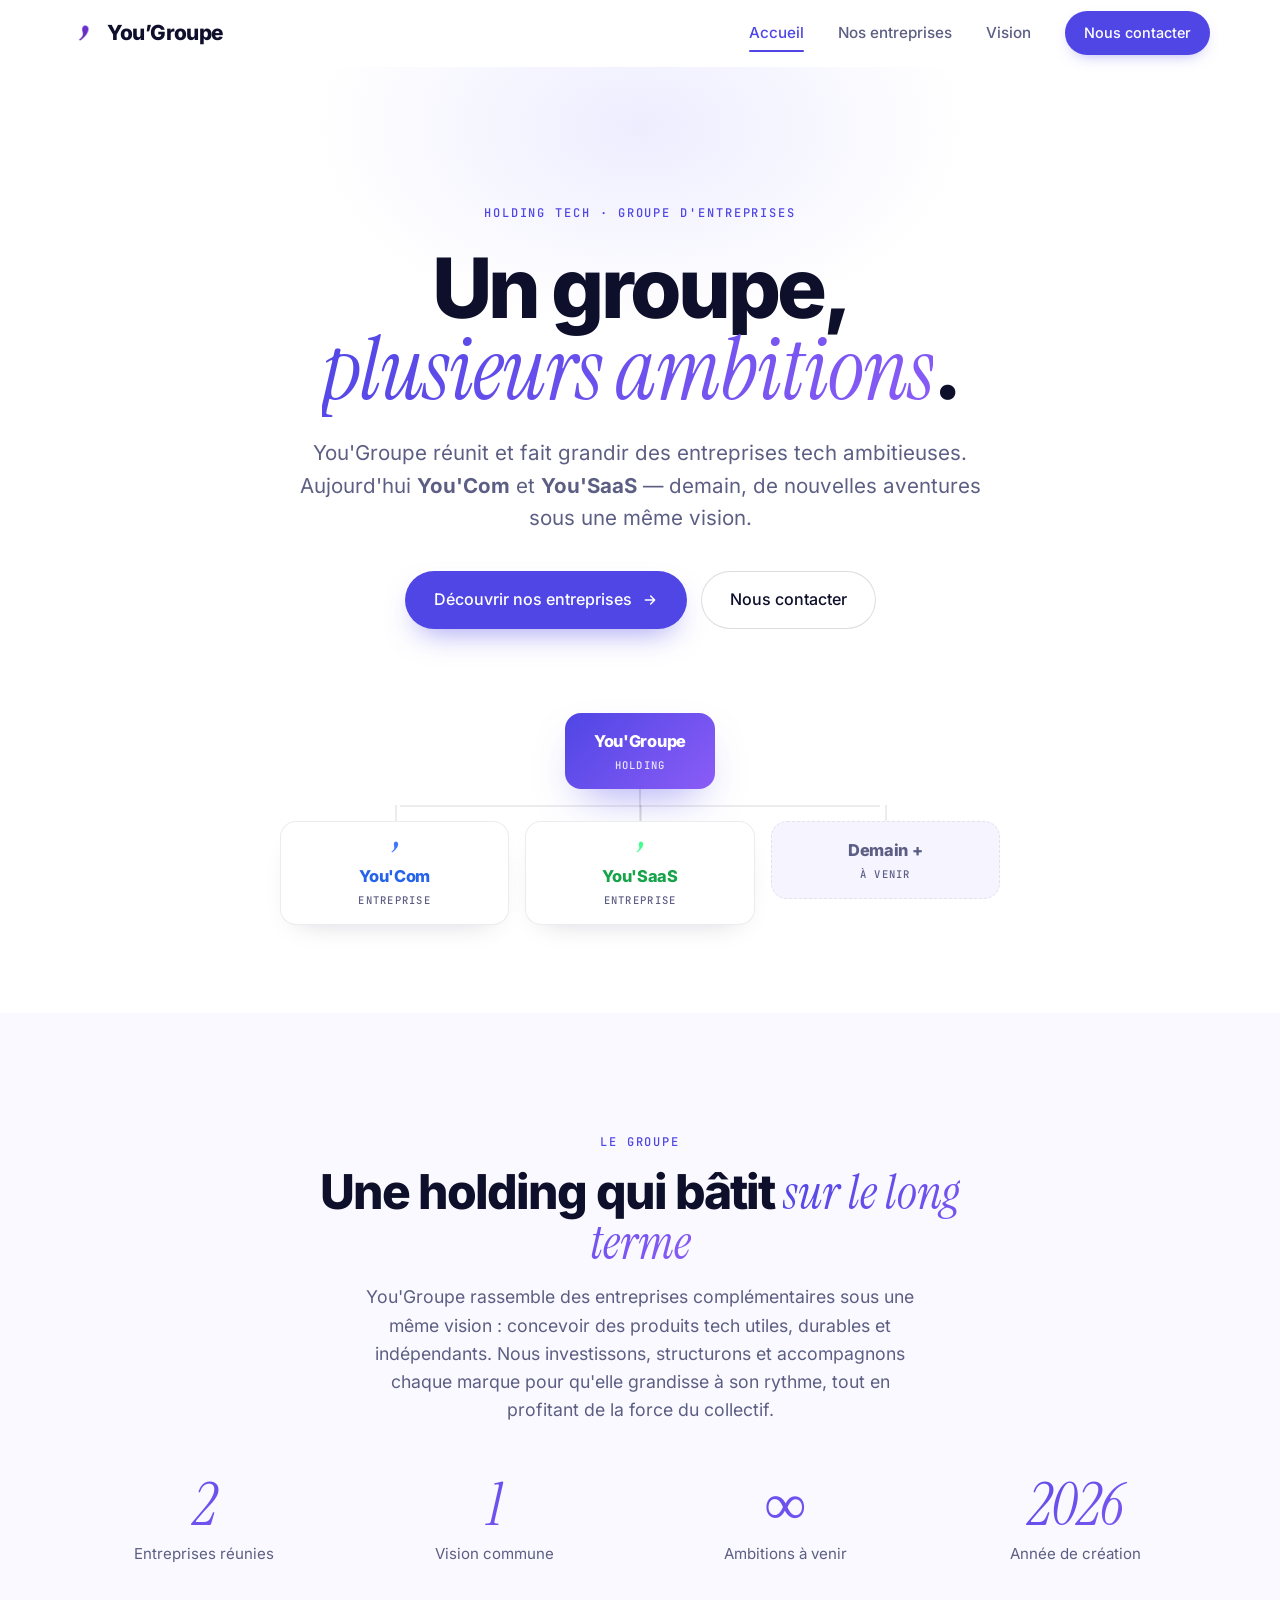
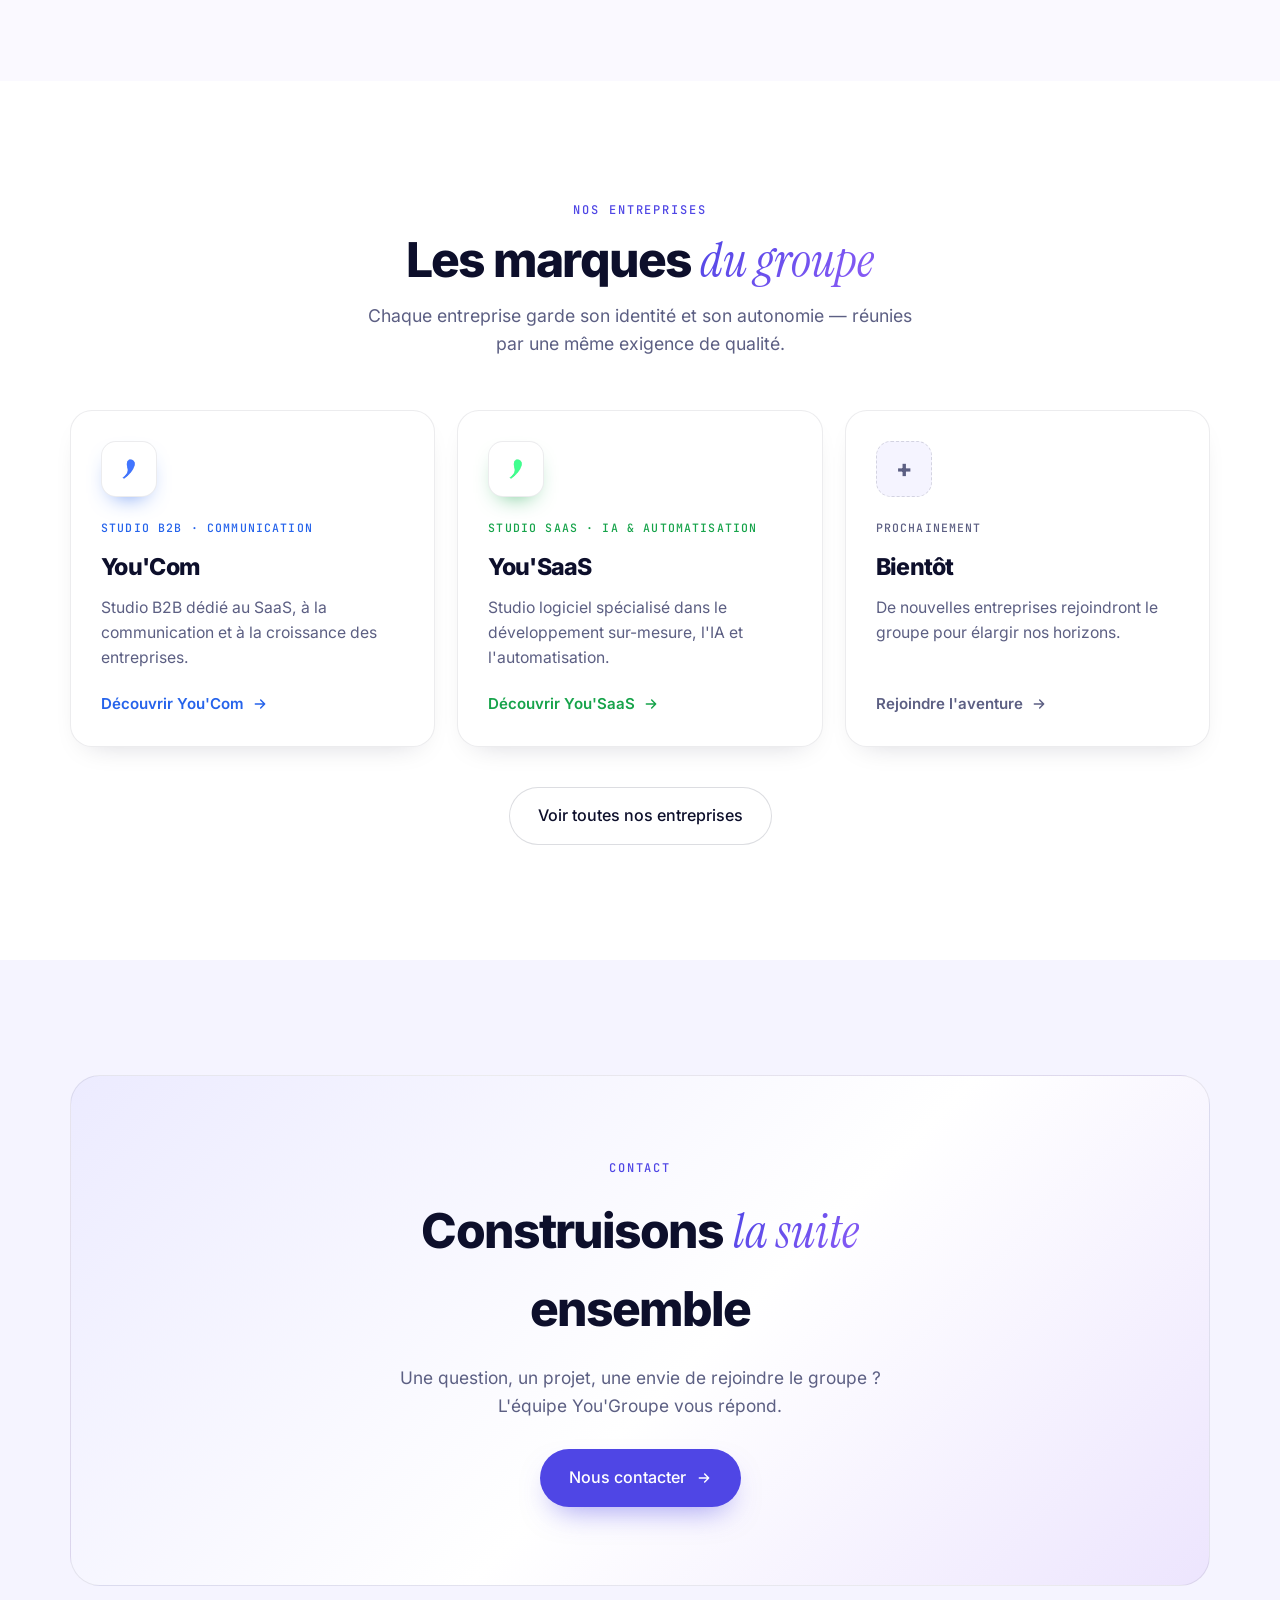
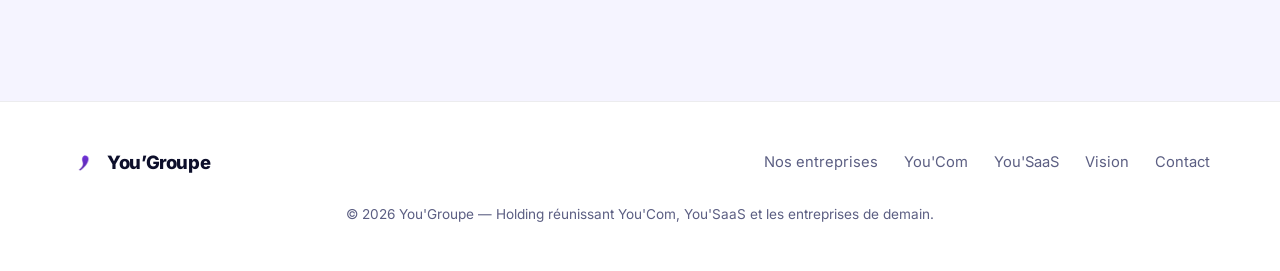
==== commit 375c38ee: "Fix header logo: left icon (fixed size) + tight wordmark - Move the logo back to a left icon with ex" ====
--- a/index.html
+++ b/index.html
@@ -14,13 +14,13 @@
   <meta property="og:description" content="Un groupe, plusieurs ambitions. La holding derrière You'Com et You'SaaS." />
   <meta property="og:type" content="website" />
   <meta property="og:url" content="https://yougroupe.com" />
-  <link rel="stylesheet" href="/fonts.css?v=2" />
-  <link rel="stylesheet" href="/styles.css?v=2" />
+  <link rel="stylesheet" href="/fonts.css?v=3" />
+  <link rel="stylesheet" href="/styles.css?v=3" />
 </head>
 <body>
   <header id="hdr">
     <div class="wrap nav">
-      <a class="brand" href="/">You<img class="brand-apos" src="/assets/yougroupe-apos.png" alt="'" />Groupe</a>
+      <a class="brand" href="/"><img class="brand-logo" src="/assets/yougroupe-logo.png" alt="" width="28" height="28" /><span class="brand-name">You<span class="apos">’</span>Groupe</span></a>
       <nav class="nav-links" id="navlinks">
         <a class="link active" href="/">Accueil</a>
         <a class="link" href="/entreprises.html">Nos entreprises</a>
@@ -141,7 +141,7 @@
 
   <footer>
     <div class="wrap foot">
-      <a class="brand" href="/">You<img class="brand-apos" src="/assets/yougroupe-apos.png" alt="'" />Groupe</a>
+      <a class="brand" href="/"><img class="brand-logo" src="/assets/yougroupe-logo.png" alt="" width="28" height="28" /><span class="brand-name">You<span class="apos">’</span>Groupe</span></a>
       <nav class="foot-links">
         <a href="/entreprises.html">Nos entreprises</a>
         <a href="/youcom.html">You'Com</a>
@@ -153,6 +153,6 @@
     </div>
   </footer>
 
-  <script src="/app.js?v=2"></script>
+  <script src="/app.js?v=3"></script>
 </body>
 </html>
--- a/styles.css
+++ b/styles.css
@@ -80,8 +80,10 @@
 }
 header.scrolled { border-bottom-color: var(--line); }
 .nav { display: flex; align-items: center; justify-content: space-between; height: 66px; }
-.brand { font-weight: 800; font-size: 1.3rem; letter-spacing: -.02em; display: inline-flex; align-items: center; color: var(--ink); }
-.brand .brand-apos { height: 0.92em; width: auto; margin: 0 0.01em; align-self: flex-start; position: relative; top: 0.02em; }
+.brand { font-weight: 800; font-size: 1.3rem; letter-spacing: -.02em; display: inline-flex; align-items: center; gap: 9px; color: var(--ink); }
+.brand .brand-logo { width: 28px; height: 28px; flex: none; object-fit: contain; }
+.brand .brand-name { white-space: nowrap; }
+.brand .apos { color: inherit; }
 .nav-links { display: flex; align-items: center; gap: 34px; }
 .nav-links a.link { position: relative; color: var(--muted); font-size: 0.95rem; font-weight: 500; transition: color .2s; }
 .nav-links a.link:hover, .nav-links a.link.active { color: var(--ink); }
